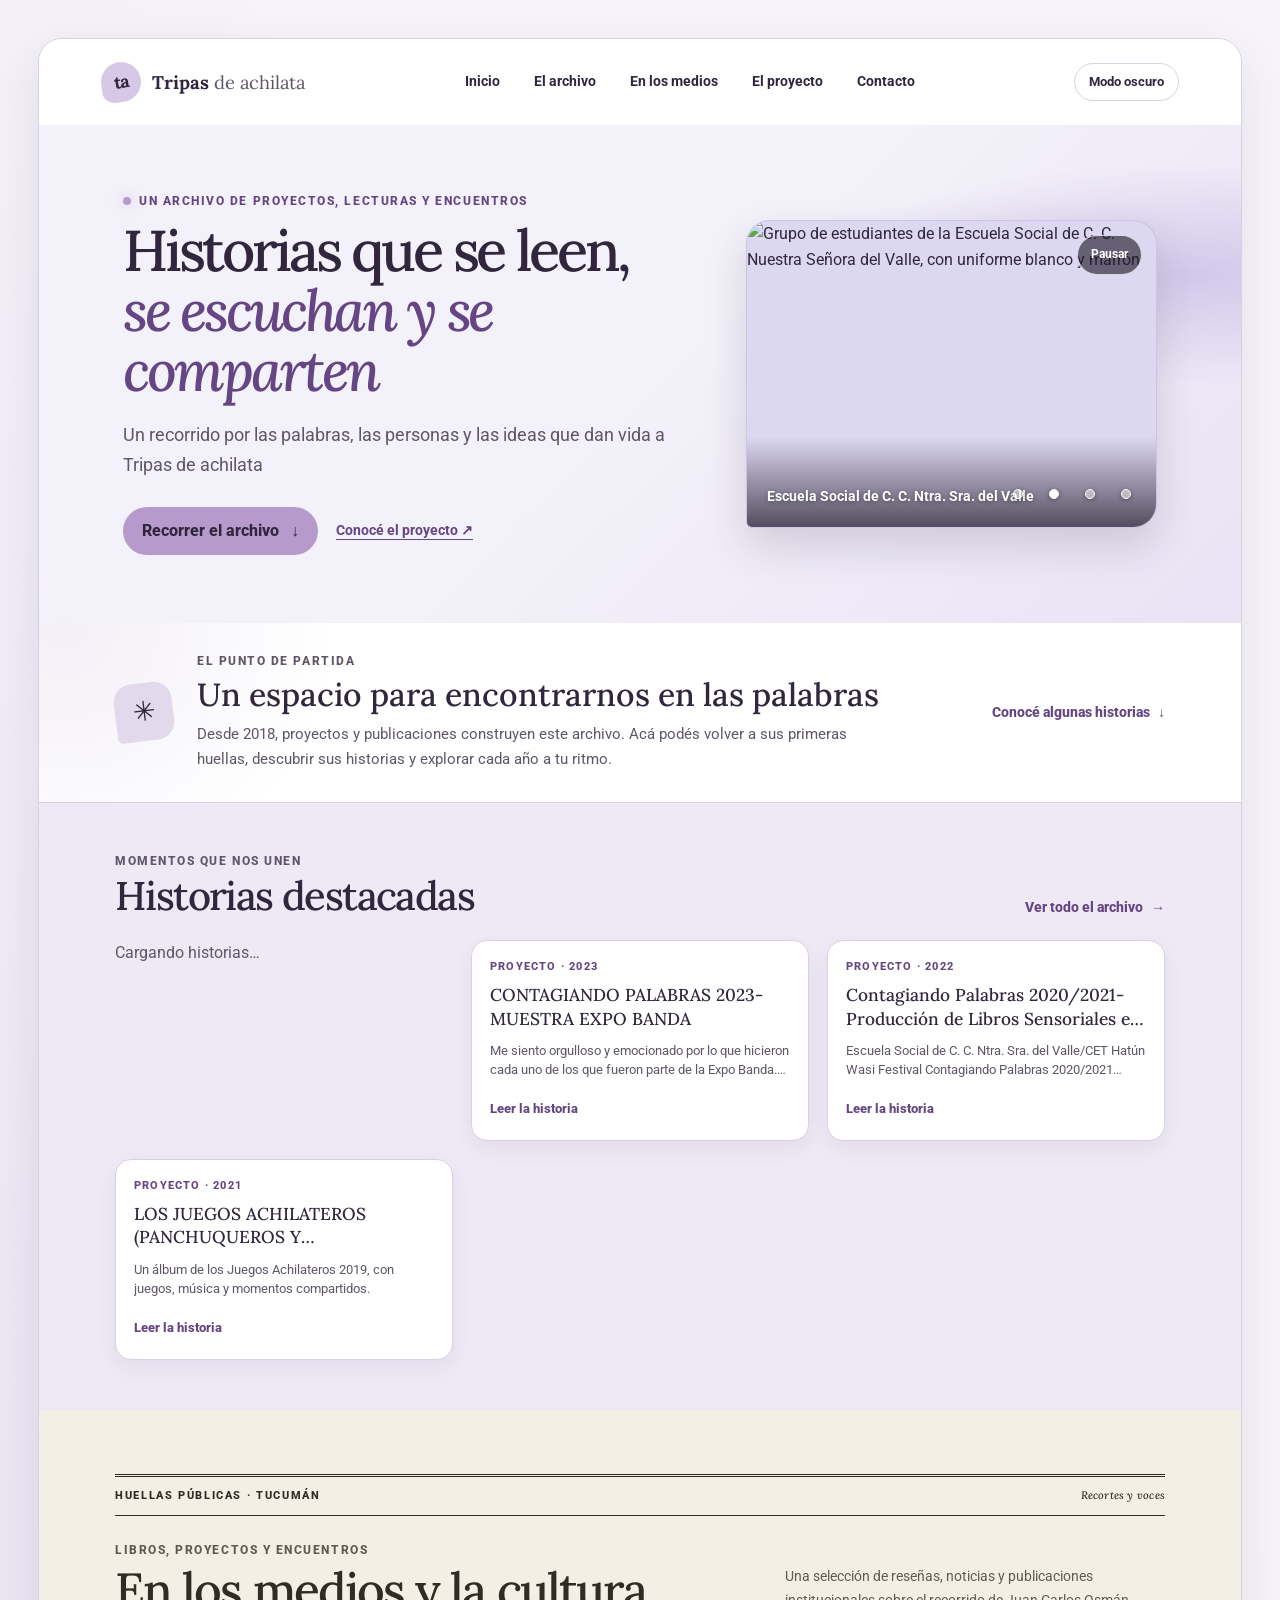
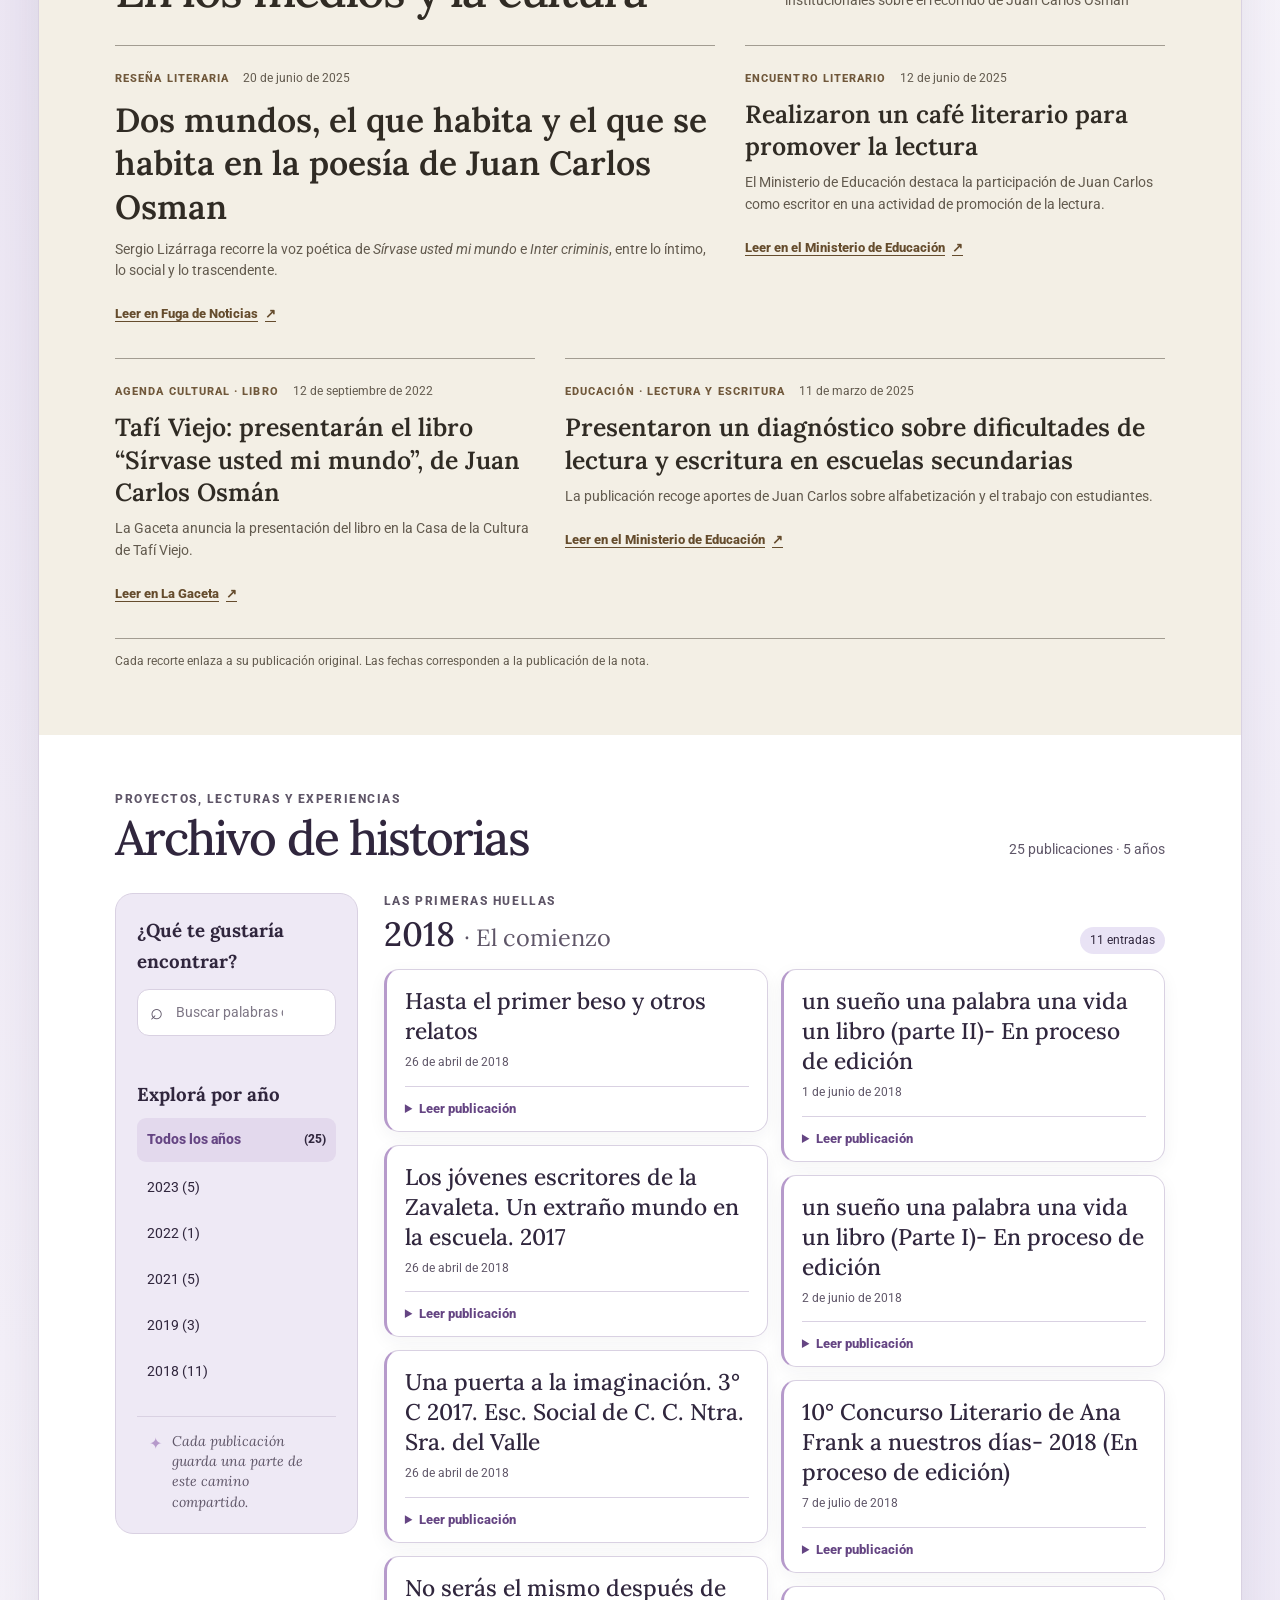
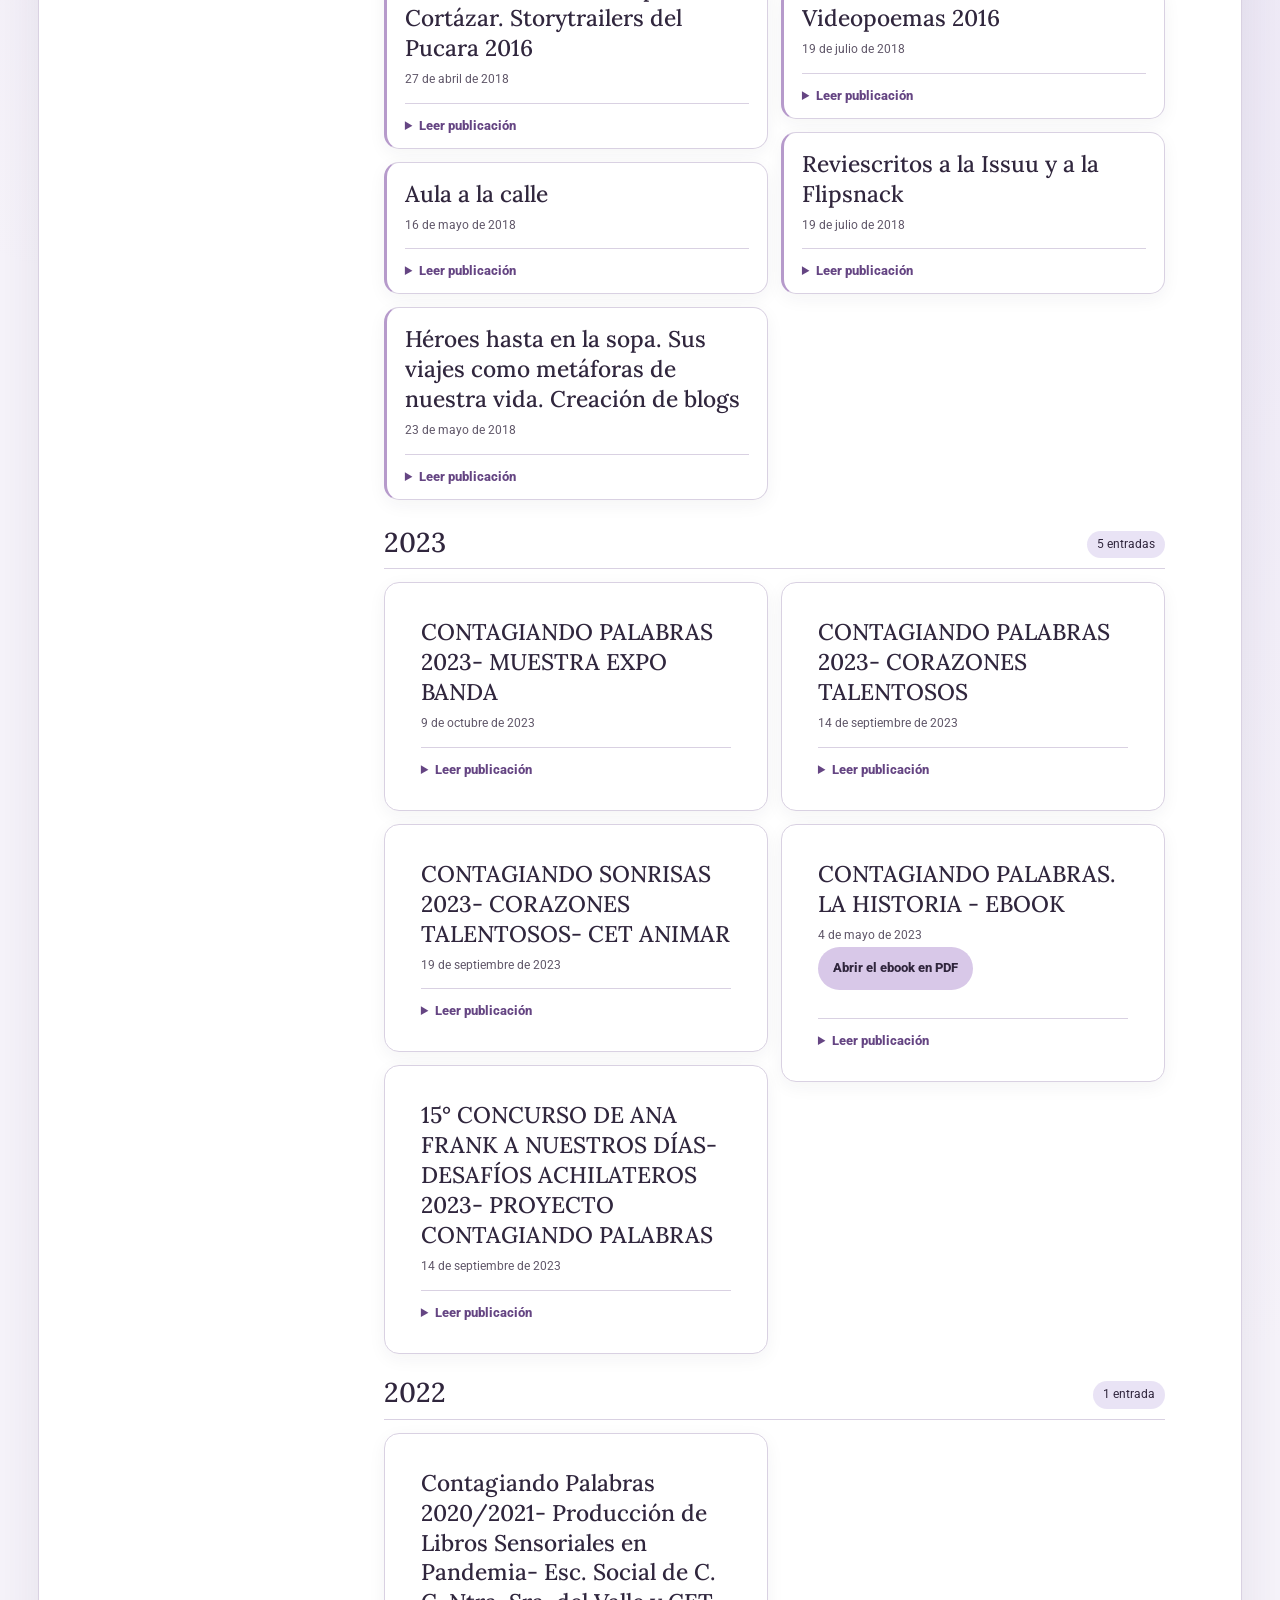
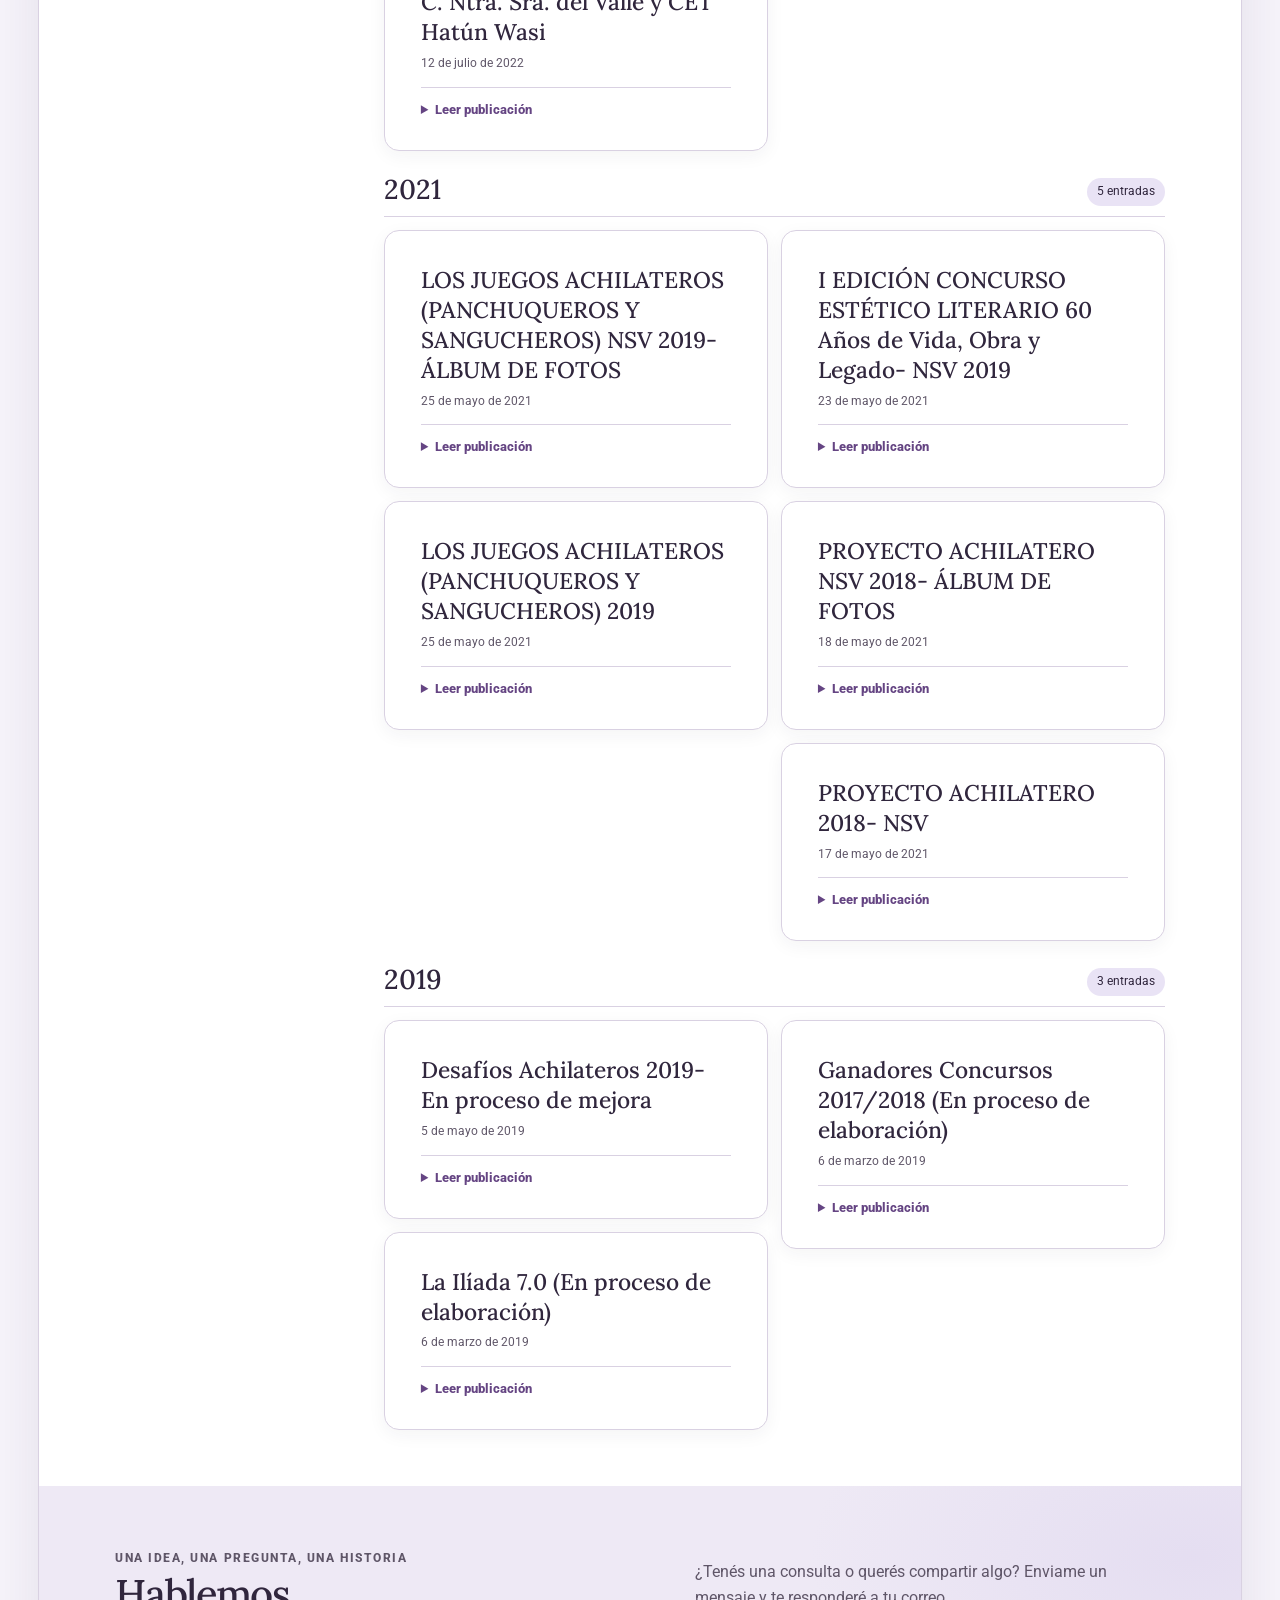
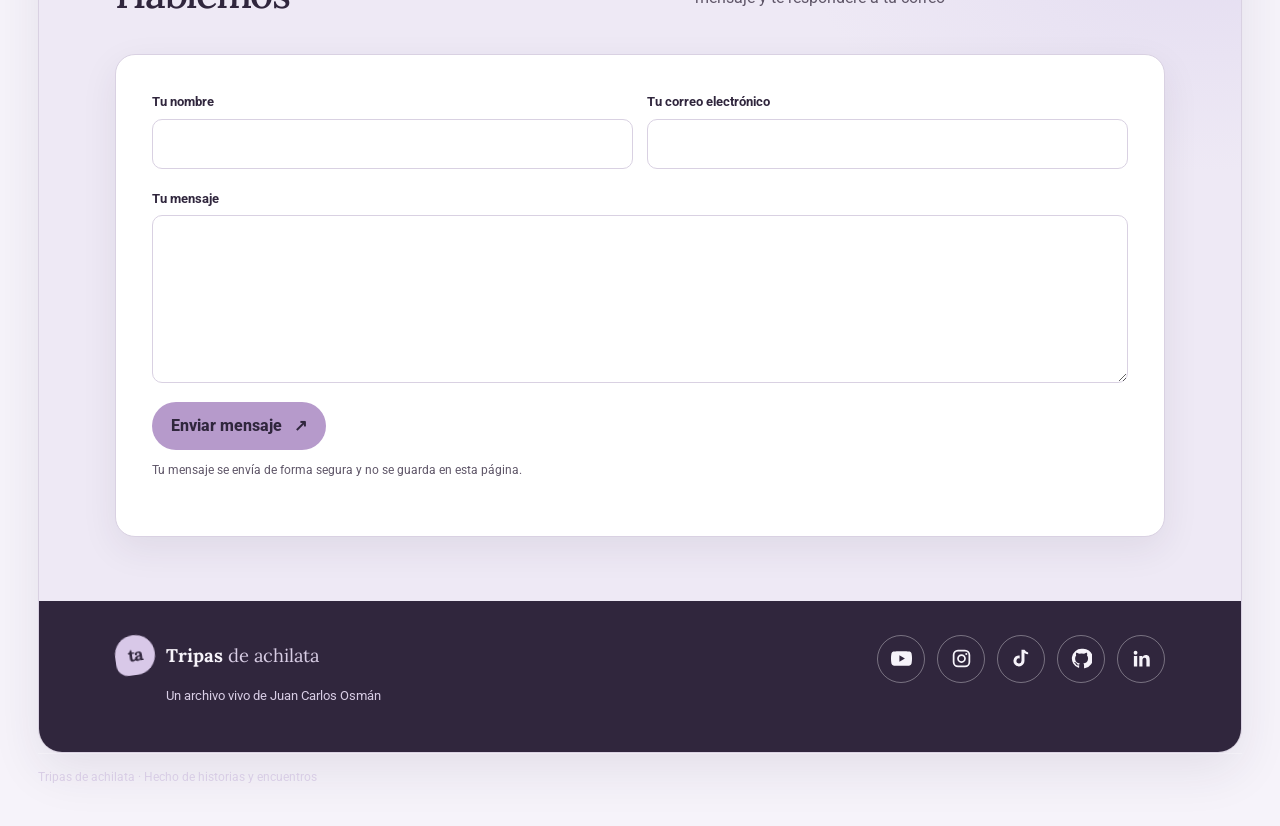
==== index.html @ 2dd2cb5c "Agrega sección de prensa y redes sociales Co-authored-by: Copilot <223556219+Copilot@users.noreply.g" ====
<!doctype html>
<html lang="es">
<head>
  <meta charset="utf-8">
  <meta name="viewport" content="width=device-width, initial-scale=1">
  <meta name="description" content="Tripas de achilata: un archivo vivo de proyectos, lecturas y encuentros de Juan Carlos Osmán.">
  <meta name="theme-color" content="#9B7EBD">
  <meta property="og:title" content="Tripas de achilata">
  <meta property="og:description" content="Historias que se leen, se escuchan y se comparten.">
  <title>Tripas de achilata — historias para recorrer</title>
  <link rel="preconnect" href="https://cdn.jsdelivr.net" crossorigin>
  <link rel="preconnect" href="https://fonts.googleapis.com">
  <link rel="preconnect" href="https://fonts.gstatic.com" crossorigin>
  <link href="https://fonts.googleapis.com/css2?family=Lora:ital,wght@0,400;0,500;0,600;1,400&family=Roboto:wght@400;500;600;700;800&display=swap" rel="stylesheet">
  <link href="https://cdn.jsdelivr.net/npm/bootstrap@5.3.3/dist/css/bootstrap.min.css" rel="stylesheet">
  <link rel="stylesheet" href="assets/css/styles.css">
  <script src="assets/js/app.js" defer></script>
</head>
<body>
  <a class="skip-link" href="#contenido">Saltar al contenido</a>
  <div class="site-shell">
    <header class="site-header">
      <a class="brand" href="./" aria-label="Tripas de achilata, inicio">
        <span class="brand-mark" aria-hidden="true">ta</span>
        <span>Tripas <span class="brand-soft">de achilata</span></span>
      </a>
      <nav class="main-nav" aria-label="Navegación principal">
        <a href="#inicio">Inicio</a>
        <a href="#archivo">El archivo</a>
        <a href="#publicaciones">En los medios</a>
        <a href="#sobre-el-proyecto">El proyecto</a>
        <a href="#contacto">Contacto</a>
      </nav>
      <button id="theme-toggle" class="theme-toggle btn" type="button" aria-label="Activar modo oscuro">Modo oscuro</button>
    </header>

    <main id="contenido" tabindex="-1">
      <section id="inicio" class="hero" aria-labelledby="hero-title">
        <div class="hero-copy">
          <p class="eyebrow"><span class="eyebrow-dot" aria-hidden="true"></span>Un archivo de proyectos, lecturas y encuentros</p>
          <h1 id="hero-title">Historias que se leen,<br><span>se escuchan y se comparten</span></h1>
          <p class="hero-intro">Un recorrido por las palabras, las personas y las ideas que dan vida a Tripas de achilata</p>
          <div class="hero-actions">
            <a class="btn btn-hero" href="#archivo">Recorrer el archivo <span aria-hidden="true">↓</span></a>
            <a class="hero-secondary-link" href="#sobre-el-proyecto">Conocé el proyecto <span aria-hidden="true">↗</span></a>
          </div>
        </div>
        <div class="hero-carousel" data-hero-carousel role="region" aria-roledescription="carrusel" aria-label="Grupos de estudiantes">
          <figure class="hero-slide is-active" data-hero-slide aria-roledescription="diapositiva" aria-label="1 de 4" aria-hidden="false">
            <img
              src="https://blogger.googleusercontent.com/img/b/R29vZ2xl/AVvXsEh2L__DpJTfcMX9jKbZ9-7jPJXRoScY57K_88SIMA8p-cx-yKUixhmdT8ZRAkq6jb2dg8TpOSEAVanOkgrk-i6EJC9Z_5DiHPQ_F081fW-00u9ix0PZVPKVsVZ5-NeGcLYz9j4r3OQOIulMHNteZ-coV-oQtfmKlwPmWbh3um_nZA-np6ah8hQVZ2OlgbQl/s1600/20230901_145825.jpg"
              alt="Grupo de estudiantes de la Escuela Secundaria Zavaleta, con uniforme celeste"
              fetchpriority="high"
              decoding="async">
            <figcaption class="hero-caption">Escuela Secundaria Zavaleta</figcaption>
          </figure>
          <figure class="hero-slide" data-hero-slide aria-roledescription="diapositiva" aria-label="2 de 4" aria-hidden="true">
            <img
              src="https://blogger.googleusercontent.com/img/b/R29vZ2xl/AVvXsEilAQsbE1J8GjUlpg8FCTOlOrlSrq96lLQyiMp2iExcF2t3cS4s4IK_R3rdEJsOLiEl52pB4A-J5sx1qXhm-gD9MT55x23SPbbqgHxqR9QKnnWZvjnP6hgQnhFbO6GtHCrb103mn2wqmf3t/s1600/IMG_20190329_155120.jpg"
              alt="Grupo de estudiantes de la Escuela Social de C. C. Nuestra Señora del Valle, con uniforme blanco y marrón"
              fetchpriority="low"
              decoding="async">
            <figcaption class="hero-caption">Escuela Social de C. C. Ntra. Sra. del Valle</figcaption>
          </figure>
          <figure class="hero-slide hero-slide--portrait" data-hero-slide aria-roledescription="diapositiva" aria-label="3 de 4" aria-hidden="true">
            <img
              src="assets/images/hero-encuentro-escolar.jpg"
              alt="Grupo de jóvenes reunidas en un pasillo escolar"
              loading="lazy"
              fetchpriority="low"
              decoding="async">
            <figcaption class="hero-caption">Un encuentro para compartir</figcaption>
          </figure>
          <figure class="hero-slide" data-hero-slide aria-roledescription="diapositiva" aria-label="4 de 4" aria-hidden="true">
            <img
              src="https://blogger.googleusercontent.com/img/b/R29vZ2xl/AVvXsEhGZ0Osppr3cu9QI4pgrtOySTxPw7QrpHhmG78plcCUvJG6n_IbWlKk3J4MXbZXoSa8GbQeiQw7sbf5tqrEOWsMsMEv-GX7xmoGo7VDCepkOXy7PyS6DliIwN5bXgXEy5xxzTpXUBjezalMSde2zAgUCcaVb7AMiZj3GMsfoIO1O1Ds-uCwEiMM9HdkVw/s800/IMG-20211108-WA0068%20-%20copia.jpg"
              alt="Estudiantes de la Escuela Social de C. C. Nuestra Señora del Valle durante una actividad artística"
              loading="lazy"
              fetchpriority="low"
              decoding="async">
            <figcaption class="hero-caption">Actividad artística · Escuela Social de C. C. Ntra. Sra. del Valle</figcaption>
          </figure>
          <div class="hero-indicators" role="group" aria-label="Elegir foto">
            <button class="hero-indicator is-active" type="button" data-hero-slide-button="0" aria-label="Mostrar grupo de la Escuela Secundaria Zavaleta" aria-pressed="true"></button>
            <button class="hero-indicator" type="button" data-hero-slide-button="1" aria-label="Mostrar grupo de la Escuela Social de C. C. Nuestra Señora del Valle" aria-pressed="false"></button>
            <button class="hero-indicator" type="button" data-hero-slide-button="2" aria-label="Mostrar grupo de jóvenes reunidas en un pasillo escolar" aria-pressed="false"></button>
            <button class="hero-indicator" type="button" data-hero-slide-button="3" aria-label="Mostrar actividad artística de la Escuela Social de C. C. Nuestra Señora del Valle" aria-pressed="false"></button>
          </div>
          <button class="hero-rotation-toggle" type="button" data-carousel-toggle aria-pressed="false">Pausar</button>
        </div>
      </section>

      <section id="sobre-el-proyecto" class="intro-strip" aria-labelledby="origin-title">
        <div class="intro-mark" aria-hidden="true">✳</div>
        <div>
          <p class="eyebrow">El punto de partida</p>
          <h2 id="origin-title">Un espacio para encontrarnos en las palabras</h2>
          <p>Desde 2018, proyectos y publicaciones construyen este archivo. Acá podés volver a sus primeras huellas, descubrir sus historias y explorar cada año a tu ritmo.</p>
        </div>
        <a class="intro-link" href="#destacados">Conocé algunas historias <span aria-hidden="true">↓</span></a>
      </section>

      <section id="destacados" class="featured-section" aria-labelledby="featured-title">
        <div class="section-heading">
          <div>
            <p class="eyebrow">Momentos que nos unen</p>
            <h2 id="featured-title">Historias destacadas</h2>
          </div>
          <a class="section-link" href="#archivo">Ver todo el archivo <span aria-hidden="true">→</span></a>
        </div>
        <div id="featured-posts" class="featured-grid" aria-live="polite"><p class="featured-loading">Cargando historias…</p></div>
      </section>

      <section id="publicaciones" class="press-section" aria-labelledby="press-title">
        <div class="press-masthead">
          <p class="press-kicker">Huellas públicas · Tucumán</p>
          <p class="press-edition">Recortes y voces</p>
        </div>
        <div class="section-heading press-heading">
          <div>
            <p class="eyebrow">Libros, proyectos y encuentros</p>
            <h2 id="press-title">En los medios y la cultura</h2>
          </div>
          <p class="press-intro">Una selección de reseñas, noticias y publicaciones institucionales sobre el recorrido de Juan Carlos Osmán</p>
        </div>
        <div class="press-grid">
          <article class="press-item press-item--lead">
            <div class="press-meta">
              <span class="press-type">Reseña literaria</span>
              <time datetime="2025-06-20">20 de junio de 2025</time>
            </div>
            <h3>Dos mundos, el que habita y el que se habita en la poesía de Juan Carlos Osman</h3>
            <p>Sergio Lizárraga recorre la voz poética de <em>Sírvase usted mi mundo</em> e <em>Inter criminis</em>, entre lo íntimo, lo social y lo trascendente.</p>
            <a class="press-link" href="https://fugadenoticias.com.ar/2025/06/20/dos-mundos-el-que-habita-y-el-que-se-habita-en-la-poesia-de-juan-carlos-osman/" target="_blank" rel="noopener noreferrer">Leer en Fuga de Noticias <span aria-hidden="true">↗</span></a>
          </article>
          <article class="press-item">
            <div class="press-meta">
              <span class="press-type">Encuentro literario</span>
              <time datetime="2025-06-12">12 de junio de 2025</time>
            </div>
            <h3>Realizaron un café literario para promover la lectura</h3>
            <p>El Ministerio de Educación destaca la participación de Juan Carlos como escritor en una actividad de promoción de la lectura.</p>
            <a class="press-link" href="https://www.educaciontuc.gov.ar/2025/06/12/realizaron-un-cafe-literario-para-promover-la-lectura/" target="_blank" rel="noopener noreferrer">Leer en el Ministerio de Educación <span aria-hidden="true">↗</span></a>
          </article>
          <article class="press-item">
            <div class="press-meta">
              <span class="press-type">Agenda cultural · Libro</span>
              <time datetime="2022-09-12">12 de septiembre de 2022</time>
            </div>
            <h3>Tafí Viejo: presentarán el libro “Sírvase usted mi mundo”, de Juan Carlos Osmán</h3>
            <p>La Gaceta anuncia la presentación del libro en la Casa de la Cultura de Tafí Viejo.</p>
            <a class="press-link" href="https://www.lagaceta.com.ar/nota/961036/cultura/tafi-viejo-presentaran-libro-sirvase-usted-mi-mundo-juan-carlos-osman.html" target="_blank" rel="noopener noreferrer">Leer en La Gaceta <span aria-hidden="true">↗</span></a>
          </article>
          <article class="press-item press-item--wide">
            <div class="press-meta">
              <span class="press-type">Educación · Lectura y escritura</span>
              <time datetime="2025-03-11">11 de marzo de 2025</time>
            </div>
            <h3>Presentaron un diagnóstico sobre dificultades de lectura y escritura en escuelas secundarias</h3>
            <p>La publicación recoge aportes de Juan Carlos sobre alfabetización y el trabajo con estudiantes.</p>
            <a class="press-link" href="https://www.educaciontuc.gov.ar/2025/03/11/presentaron-un-diagnostico-sobre-dificultades-de-lectura-y-escritura-en-escuelas-secundarias/" target="_blank" rel="noopener noreferrer">Leer en el Ministerio de Educación <span aria-hidden="true">↗</span></a>
          </article>
        </div>
        <p class="press-note">Cada recorte enlaza a su publicación original. Las fechas corresponden a la publicación de la nota.</p>
      </section>

      <section id="archivo" class="archive-section" aria-labelledby="archive-title">
        <div class="section-heading">
          <div>
            <p class="eyebrow">Proyectos, lecturas y experiencias</p>
            <h2 id="archive-title">Archivo de historias</h2>
          </div>
          <p id="archive-summary" class="archive-summary">Cargando entradas…</p>
        </div>

        <div class="archive-layout row g-4">
          <aside class="archive-sidebar col-lg-3" aria-label="Herramientas para recorrer el archivo">
            <div class="sidebar-card card">
              <div class="sidebar-section">
                <label class="sidebar-title" for="post-search">¿Qué te gustaría encontrar?</label>
                <div class="search-wrap">
                  <span class="search-icon" aria-hidden="true">⌕</span>
                  <input id="post-search" class="search-box form-control" type="search" placeholder="Buscar palabras o títulos..." autocomplete="off">
                  <button id="search-clear" class="search-clear" type="button" aria-label="Borrar búsqueda" hidden>×</button>
                </div>
                <p id="search-status" class="search-status" aria-live="polite"></p>
              </div>
              <nav class="sidebar-section" aria-label="Filtrar publicaciones por año">
                <h3 class="sidebar-title">Explorá por año</h3>
                <button class="archive-filter is-active" type="button" data-year-filter="all" aria-pressed="true">Todos los años <span id="all-count" class="filter-count"></span></button>
                <div id="year-filters" class="year-filters"></div>
              </nav>
              <div class="sidebar-note">
                <span class="note-spark" aria-hidden="true">✦</span>
                <p>Cada publicación guarda una parte de este camino compartido.</p>
              </div>
            </div>
          </aside>

          <div class="archive-content col-lg-9">
            <section id="archivo-2018" class="year-section origin-year" data-year-section="2018" aria-labelledby="year-2018-title">
              <div class="year-heading">
                <div>
                  <p class="eyebrow">Las primeras huellas</p>
                  <h3 id="year-2018-title">2018 <span>· El comienzo</span></h3>
                </div>
                <span class="year-count" data-year-count="2018"></span>
              </div>
              <div class="post-list" data-post-list="2018"></div>
            </section>
            <div id="archive-years" class="archive-years"></div>
            <p id="load-error" class="load-error" role="alert" hidden>No se pudo cargar el archivo. Comprobá la conexión e intentá de nuevo.</p>
          </div>
        </div>
      </section>
      <section id="contacto" class="contact-section" aria-labelledby="contact-title">
        <div class="section-heading">
          <div>
              <p class="eyebrow">Una idea, una pregunta, una historia</p>
              <h2 id="contact-title">Hablemos</h2>
          </div>
          <p class="contact-intro">¿Tenés una consulta o querés compartir algo? Enviame un mensaje y te responderé a tu correo</p>
        </div>
        <div class="contact-layout">
          <form id="contact-form" class="contact-form">
              <div class="contact-form-row">
                <div class="contact-field">
                  <label for="contact-name">Tu nombre</label>
                  <input id="contact-name" name="name" class="form-control" type="text" autocomplete="name" maxlength="120" required>
                </div>
                <div class="contact-field">
                  <label for="contact-email">Tu correo electrónico</label>
                  <input id="contact-email" name="email" class="form-control" type="email" autocomplete="email" maxlength="254" required>
                </div>
              </div>
              <div class="contact-field">
                <label for="contact-message">Tu mensaje</label>
                <textarea id="contact-message" name="message" class="form-control" rows="6" maxlength="5000" required></textarea>
              </div>
              <div class="contact-honeypot" aria-hidden="true">
                <label for="contact-website">Dejá este campo vacío</label>
                <input id="contact-website" name="website" type="text" tabindex="-1" autocomplete="off">
              </div>
              <div class="contact-submit-row">
                <button class="btn btn-hero contact-submit" type="submit" aria-describedby="contact-note"><span data-submit-label>Enviar mensaje</span><span aria-hidden="true">↗</span></button>
                <p id="contact-note" class="contact-note">Tu mensaje se envía de forma segura y no se guarda en esta página.</p>
              </div>
              <p id="contact-status" class="contact-status" role="status" aria-live="polite" tabindex="-1"></p>
          </form>
        </div>
      </section>
    </main>

    <footer id="redes" class="site-footer">
      <div class="footer-top">
        <div>
          <a class="brand footer-brand" href="./"><span class="brand-mark" aria-hidden="true">ta</span><span>Tripas <span class="brand-soft">de achilata</span></span></a>
          <p class="footer-byline">Un archivo vivo de Juan Carlos Osmán</p>
        </div>
        <nav class="footer-socials" aria-label="Redes sociales">
          <a href="https://www.youtube.com/@juancarlososman" target="_blank" rel="noopener noreferrer" aria-label="YouTube" title="YouTube">
            <svg viewBox="0 0 24 24" aria-hidden="true" focusable="false"><path d="M23.5 6.2a3 3 0 0 0-2.1-2.1C19.5 3.6 12 3.6 12 3.6s-7.5 0-9.4.5A3 3 0 0 0 .5 6.2 31 31 0 0 0 0 12a31 31 0 0 0 .5 5.8 3 3 0 0 0 2.1 2.1c1.9.5 9.4.5 9.4.5s7.5 0 9.4-.5a3 3 0 0 0 2.1-2.1A31 31 0 0 0 24 12a31 31 0 0 0-.5-5.8ZM9.6 15.6V8.4l6.3 3.6-6.3 3.6Z"/></svg>
          </a>
          <a href="https://www.instagram.com/juan_carlos4955/" target="_blank" rel="noopener noreferrer" aria-label="Instagram" title="Instagram">
            <svg viewBox="0 0 24 24" aria-hidden="true" focusable="false"><rect x="3" y="3" width="18" height="18" rx="5" fill="none" stroke="currentColor" stroke-width="2"/><circle cx="12" cy="12" r="4" fill="none" stroke="currentColor" stroke-width="2"/><circle cx="17.5" cy="6.8" r="1.2"/></svg>
          </a>
          <a href="https://www.tiktok.com/@ninoamalia1" target="_blank" rel="noopener noreferrer" aria-label="TikTok" title="TikTok">
            <svg viewBox="0 0 24 24" aria-hidden="true" focusable="false"><path d="M19.6 7.1a6.8 6.8 0 0 1-4.2-1.5v9.1a6.3 6.3 0 1 1-5.5-6.2v3.4a2.9 2.9 0 1 0 2.1 2.8V2h3.4a6.8 6.8 0 0 0 4.2 3.2v3.5Z"/></svg>
          </a>
          <a href="https://github.com/JUANCA371" target="_blank" rel="noopener noreferrer" aria-label="GitHub" title="GitHub">
            <svg viewBox="0 0 24 24" aria-hidden="true" focusable="false"><path d="M12 .9a11.1 11.1 0 0 0-3.5 21.6c.6.1.8-.2.8-.6v-2.1c-3.2.7-3.9-1.4-3.9-1.4-.5-1.3-1.3-1.6-1.3-1.6-1-.7.1-.7.1-.7 1.1.1 1.7 1.1 1.7 1.1 1 .1.7 2.5 3.5 1.8.1-.7.4-1.2.7-1.5-2.6-.3-5.4-1.3-5.4-5.8 0-1.3.5-2.4 1.2-3.2-.1-.3-.5-1.5.1-3.1 0 0 1-.3 3.2 1.2a11 11 0 0 1 5.8 0c2.2-1.5 3.2-1.2 3.2-1.2.6 1.6.2 2.8.1 3.1.8.8 1.2 1.9 1.2 3.2 0 4.5-2.8 5.5-5.4 5.8.4.3.8 1 .8 2v3c0 .4.2.7.8.6A11.1 11.1 0 0 0 12 .9Z"/></svg>
          </a>
          <a href="https://www.linkedin.com/in/juan-carlos-osm%C3%A1n-6a6643b8/" target="_blank" rel="noopener noreferrer" aria-label="LinkedIn" title="LinkedIn">
            <svg viewBox="0 0 24 24" aria-hidden="true" focusable="false"><path d="M5.2 3.2a2.2 2.2 0 1 1 0 4.4 2.2 2.2 0 0 1 0-4.4ZM3.3 9h3.8v12H3.3V9Zm6.2 0h3.6v1.6h.1A4 4 0 0 1 16.8 8c3.9 0 4.6 2.5 4.6 5.8V21h-3.8v-6.4c0-1.5 0-3.4-2.1-3.4s-2.4 1.6-2.4 3.3V21H9.5V9Z"/></svg>
          </a>
        </div>
      </div>
      <div class="footer-bottom">
        <span>Tripas de achilata <span aria-hidden="true">·</span> Hecho de historias y encuentros</span>
      </div>
    </footer>
  </div>
</body>
</html>
---- assets/css/styles.css ----
:root {
  color-scheme: light;
  --page-bg: #f6f3fa;
  --surface: #fff;
  --surface-soft: #eee9f5;
  --text: #30263d;
  --muted: #5f5668;
  --ink: #30263d;
  --accent: #b69acb;
  --accent-dark: #654583;
  --highlight: #d8c8e8;
  --soft-accent: #e3d9ed;
  --border: #d9d1e2;
  --footer-bg: #30263d;
  --footer-text: #f6f3fa;
  --footer-muted: #d8cde5;
  --shadow: 0 18px 50px rgb(48 38 61 / 9%);
}

:root[data-theme="dark"] {
  color-scheme: dark;
  --page-bg: #211a2b;
  --surface: #30263d;
  --surface-soft: #3b3049;
  --text: #f6f3fa;
  --muted: #d5cce0;
  --ink: #f6f3fa;
  --accent: #c5a9df;
  --accent-dark: #e0d2ef;
  --highlight: #cdb9e2;
  --soft-accent: #493958;
  --border: #584a68;
  --footer-bg: #191421;
  --footer-text: #f6f3fa;
  --footer-muted: #d5cce0;
  --shadow: 0 18px 50px rgb(0 0 0 / 25%);
}

:root[data-theme="dark"] .hero {
  background:
    radial-gradient(ellipse at 96% 30%, rgb(112 85 143 / 35%), transparent 23rem),
    linear-gradient(135deg, #30263d 0%, #30263d 51%, #403550 100%);
  color: var(--ink);
}

:root[data-theme="dark"] .hero .eyebrow {
  color: var(--highlight);
}

* {
  box-sizing: border-box;
}

html {
  scroll-behavior: smooth;
  scroll-padding-top: 32px;
}

body {
  min-width: 320px;
  margin: 0;
  padding: clamp(12px, 3vw, 38px);
  background:
    radial-gradient(ellipse at 4% 22%, rgb(155 126 189 / 12%), transparent 26rem),
    radial-gradient(ellipse at 96% 42%, rgb(199 186 229 / 18%), transparent 28rem),
    var(--page-bg);
  color: var(--text);
  font-family: "Roboto", Arial, sans-serif;
  line-height: 1.65;
  transition: background-color 220ms ease, color 220ms ease;
}

a {
  color: var(--accent-dark);
}

a:focus-visible,
button:focus-visible,
input:focus-visible,
textarea:focus-visible,
summary:focus-visible {
  outline: 3px solid var(--highlight);
  outline-offset: 4px;
}

.skip-link {
  position: fixed;
  z-index: 10;
  top: 12px;
  left: 12px;
  padding: 10px 16px;
  border-radius: 999px;
  background: var(--footer-bg);
  color: var(--footer-text);
  font-weight: 700;
  text-decoration: none;
  transform: translateY(-160%);
}

.skip-link:focus {
  color: var(--footer-text);
  transform: translateY(0);
}

button,
input {
  font: inherit;
}

.site-shell {
  width: min(1240px, 100%);
  margin: 0 auto;
  overflow: clip;
  border: 1px solid var(--border);
  border-radius: 24px;
  background: var(--surface);
  box-shadow: var(--shadow);
}

.site-header {
  position: relative;
  z-index: 2;
  display: flex;
  min-height: 86px;
  padding: 14px clamp(20px, 5vw, 62px);
  align-items: center;
  justify-content: space-between;
  gap: 22px;
  background: var(--surface);
}

.brand {
  display: inline-flex;
  align-items: center;
  gap: 11px;
  color: var(--ink);
  font-family: "Lora", Georgia, "Times New Roman", serif;
  font-size: 1.15rem;
  font-weight: 700;
  text-decoration: none;
  white-space: nowrap;
}

.brand:hover {
  color: var(--accent-dark);
}

.brand-mark {
  display: grid;
  width: 40px;
  height: 40px;
  place-items: center;
  border-radius: 50% 50% 50% 12px;
  background: var(--highlight);
  color: #30263d;
  font-family: "Lora", Georgia, "Times New Roman", serif;
  font-size: 1.1rem;
  letter-spacing: -0.08em;
  transform: rotate(-8deg);
}

.brand-soft {
  color: var(--muted);
  font-weight: 400;
}

.main-nav {
  display: flex;
  align-items: center;
  gap: clamp(16px, 3vw, 34px);
}

.main-nav a {
  display: inline-flex;
  min-height: 44px;
  align-items: center;
  color: var(--text);
  font-size: 0.9rem;
  font-weight: 700;
  text-decoration: none;
}

.main-nav a:hover,
.hero-secondary-link:hover {
  color: var(--accent-dark);
  text-decoration: underline;
  text-underline-offset: 4px;
}

.theme-toggle.btn {
  padding: 8px 14px;
  border: 1px solid var(--border);
  border-radius: 999px;
  color: var(--text);
  font-size: 0.8rem;
  font-weight: 700;
}

.theme-toggle.btn:hover {
  border-color: var(--accent);
  background: var(--surface-soft);
  color: var(--accent-dark);
}

.hero {
  position: relative;
  display: grid;
  min-height: 390px;
  padding: clamp(42px, 6vw, 68px) clamp(24px, 7vw, 84px);
  grid-template-columns: minmax(0, 1.25fr) minmax(300px, 0.9fr);
  overflow: hidden;
  align-items: center;
  gap: clamp(24px, 4vw, 56px);
  background:
    radial-gradient(ellipse at 96% 30%, rgb(199 186 229 / 70%), transparent 23rem),
    linear-gradient(135deg, #f3f1f9 0%, #f3f1f9 51%, #e9e3f5 100%);
  color: var(--ink);
}

.hero-copy {
  position: relative;
  z-index: 1;
  width: min(760px, 100%);
}

.eyebrow {
  margin: 0 0 10px;
  color: var(--muted);
  font-size: 0.74rem;
  font-weight: 800;
  letter-spacing: 0.13em;
  line-height: 1.5;
  text-transform: uppercase;
}

.hero .eyebrow {
  color: var(--accent-dark);
}

.eyebrow-dot {
  display: inline-block;
  width: 8px;
  height: 8px;
  margin-right: 8px;
  border-radius: 50%;
  background: var(--accent);
  box-shadow: 0 0 14px rgb(155 126 189 / 40%);
}

.hero h1 {
  margin: 0;
  font-family: "Lora", Georgia, "Times New Roman", serif;
  font-size: clamp(2.4rem, 4.5vw, 3.8rem);
  font-weight: 500;
  letter-spacing: -0.055em;
  line-height: 1.04;
}

.hero h1 span {
  color: var(--accent-dark);
  font-style: italic;
}

:root[data-theme="dark"] .hero h1 span {
  color: var(--accent);
}

.hero-intro {
  max-width: 590px;
  margin: 20px 0 0;
  color: var(--muted);
  font-size: clamp(1rem, 1.7vw, 1.13rem);
}

.hero-actions {
  display: flex;
  margin-top: 27px;
  align-items: center;
  flex-wrap: wrap;
  gap: 18px;
}

.btn-hero {
  display: inline-flex;
  min-height: 44px;
  padding: 12px 19px;
  align-items: center;
  gap: 12px;
  border: 0;
  border-radius: 999px;
  background: var(--accent);
  color: #30263d;
  font-weight: 800;
  transition: transform 160ms ease, background-color 160ms ease;
}

.btn-hero:hover {
  background: var(--highlight);
  color: #30263d;
  transform: translateY(-2px);
}

.hero-secondary-link {
  color: var(--accent-dark);
  font-size: 0.9rem;
  font-weight: 700;
  text-underline-offset: 4px;
}

.hero-carousel {
  position: relative;
  min-width: 0;
  aspect-ratio: 4 / 3;
  overflow: hidden;
  border: 1px solid rgb(155 126 189 / 24%);
  border-radius: 24px 24px 24px 6px;
  background: #ddd8f1;
  box-shadow: 0 18px 42px rgb(48 38 61 / 16%);
}

.hero-slide {
  position: absolute;
  inset: 0;
  margin: 0;
  opacity: 0;
  transition: opacity 1.2s ease-in-out;
  pointer-events: none;
}

.hero-slide.is-active {
  z-index: 1;
  opacity: 1;
}

.hero-slide img {
  display: block;
  width: 100%;
  height: 100%;
  object-fit: cover;
  object-position: center;
}

.hero-slide--portrait::before {
  position: absolute;
  inset: -16px;
  background-image: url("../images/hero-encuentro-escolar.jpg");
  background-position: center;
  background-size: cover;
  content: "";
  filter: blur(18px) brightness(0.62);
}

.hero-slide--portrait img {
  position: relative;
  object-fit: contain;
}

.hero-caption {
  position: absolute;
  right: 0;
  bottom: 0;
  left: 0;
  padding: 48px 75px 19px 20px;
  background: linear-gradient(transparent, rgb(30 23 39 / 72%));
  color: #fff;
  font-size: 0.9rem;
  font-weight: 700;
  text-shadow: 0 1px 4px rgb(0 0 0 / 40%);
}

.hero-indicators {
  position: absolute;
  z-index: 2;
  right: 16px;
  bottom: 19px;
  display: flex;
  align-items: center;
  gap: 8px;
}

.hero-indicator {
  display: grid;
  width: 28px;
  height: 28px;
  padding: 0;
  place-items: center;
  border: 0;
  border-radius: 50%;
  background: transparent;
  cursor: pointer;
}

.hero-indicator::before {
  width: 10px;
  height: 10px;
  border: 1px solid #fff;
  border-radius: 50%;
  background: rgb(255 255 255 / 45%);
  box-shadow: 0 1px 4px rgb(0 0 0 / 40%);
  content: "";
}

.hero-indicator.is-active::before {
  background: #fff;
}

.hero-indicator:focus-visible {
  outline: 3px solid var(--accent-dark);
  outline-offset: 3px;
}

.hero-rotation-toggle {
  position: absolute;
  z-index: 2;
  top: 14px;
  right: 14px;
  min-height: 40px;
  padding: 7px 13px;
  border: 1px solid rgb(255 255 255 / 75%);
  border-radius: 999px;
  background: rgb(30 23 39 / 62%);
  color: #fff;
  cursor: pointer;
  font-size: 0.72rem;
  font-weight: 700;
}

.hero-rotation-toggle:hover {
  background: rgb(30 23 39 / 82%);
}

.intro-strip {
  display: grid;
  padding: 30px clamp(24px, 6vw, 76px);
  grid-template-columns: auto minmax(0, 1fr) auto;
  align-items: center;
  gap: 24px;
  border-bottom: 1px solid var(--border);
  background:
    radial-gradient(circle at 2% 0%, rgb(155 126 189 / 12%), transparent 17rem),
    var(--surface);
}

.intro-mark {
  display: grid;
  width: 58px;
  height: 58px;
  place-items: center;
  border-radius: 18px 18px 18px 5px;
  background: var(--soft-accent);
  color: var(--ink);
  font-size: 1.7rem;
  transform: rotate(-7deg);
}

:root[data-theme="dark"] .intro-mark {
  background: var(--highlight);
  color: #30263d;
}

.intro-strip .eyebrow {
  margin-bottom: 4px;
}

.intro-strip h2 {
  margin: 0;
  color: var(--ink);
  font-family: "Lora", Georgia, "Times New Roman", serif;
  font-size: clamp(1.45rem, 2.7vw, 2rem);
  line-height: 1.22;
}

.intro-strip p:not(.eyebrow) {
  max-width: 700px;
  margin: 8px 0 0;
  color: var(--muted);
  font-size: 0.94rem;
}

.intro-link,
.section-link {
  display: inline-flex;
  align-items: center;
  gap: 8px;
  color: var(--accent-dark);
  font-size: 0.86rem;
  font-weight: 800;
  text-decoration: none;
}

.intro-link:hover,
.section-link:hover {
  color: var(--accent-dark);
  text-decoration: underline;
  text-underline-offset: 4px;
}

.featured-section {
  padding: clamp(32px, 4vw, 50px) clamp(22px, 6vw, 76px);
  background: var(--surface-soft);
}

.featured-section .section-heading {
  margin-bottom: 22px;
}

.featured-section .section-heading h2 {
  font-size: clamp(1.8rem, 3.4vw, 2.5rem);
}

.featured-grid {
  display: grid;
  grid-template-columns: repeat(3, minmax(0, 1fr));
  gap: 18px;
}

.featured-loading {
  margin: 0;
  color: var(--muted);
}

.featured-card {
  min-width: 0;
  overflow: hidden;
  border: 1px solid var(--border);
  border-radius: 16px;
  background: var(--surface);
  box-shadow: 0 8px 22px rgb(48 38 61 / 6%);
  transition: transform 180ms ease, box-shadow 180ms ease;
}

.featured-card:hover {
  box-shadow: 0 14px 30px rgb(48 38 61 / 12%);
  transform: translateY(-3px);
}

.featured-image {
  aspect-ratio: 16 / 9;
  overflow: hidden;
  background: var(--border);
}

.featured-image img {
  display: block;
  width: 100%;
  height: 100%;
  object-fit: cover;
  transition: transform 300ms ease;
}

.featured-card:hover .featured-image img {
  transform: scale(1.035);
}

.featured-copy {
  padding: 17px 18px 19px;
}

.featured-label {
  margin: 0 0 8px;
  color: var(--accent-dark);
  font-size: 0.68rem;
  font-weight: 800;
  letter-spacing: 0.11em;
  text-transform: uppercase;
}

.featured-copy h3 {
  display: -webkit-box;
  min-height: 2.7em;
  margin: 0;
  overflow: hidden;
  color: var(--ink);
  font-family: "Lora", Georgia, "Times New Roman", serif;
  font-size: 1.08rem;
  line-height: 1.35;
  -webkit-box-orient: vertical;
  -webkit-line-clamp: 2;
}

.featured-description {
  display: -webkit-box;
  min-height: 3em;
  margin: 10px 0 15px;
  overflow: hidden;
  color: var(--muted);
  font-size: 0.81rem;
  line-height: 1.5;
  -webkit-box-orient: vertical;
  -webkit-line-clamp: 2;
}

.featured-link {
  color: var(--accent-dark);
  font-size: 0.82rem;
  font-weight: 800;
  text-decoration: none;
}

.featured-link:hover {
  color: var(--accent-dark);
  text-decoration: underline;
  text-underline-offset: 3px;
}

.press-section {
  padding: clamp(36px, 5vw, 64px) clamp(22px, 6vw, 76px);
  background: #f3efe5;
  color: #302b24;
}

:root[data-theme="dark"] .press-section {
  background: #2b2630;
  color: #f3eee4;
}

.press-masthead {
  display: flex;
  min-height: 42px;
  margin-bottom: 26px;
  align-items: center;
  justify-content: space-between;
  gap: 16px;
  border-top: 3px double currentColor;
  border-bottom: 1px solid currentColor;
}

.press-kicker,
.press-edition {
  margin: 0;
  font-size: 0.68rem;
  font-weight: 800;
  letter-spacing: 0.15em;
  text-transform: uppercase;
}

.press-edition {
  font-family: "Lora", Georgia, "Times New Roman", serif;
  font-style: italic;
  font-weight: 500;
  letter-spacing: 0.02em;
  text-transform: none;
}

.press-heading {
  margin-bottom: 20px;
}

.press-section .section-heading h2 {
  color: inherit;
}

.press-section .section-heading .eyebrow,
.press-intro,
.press-meta time,
.press-item > p,
.press-note {
  color: #625a4e;
}

:root[data-theme="dark"] .press-section .section-heading .eyebrow,
:root[data-theme="dark"] .press-intro,
:root[data-theme="dark"] .press-meta time,
:root[data-theme="dark"] .press-item > p,
:root[data-theme="dark"] .press-note {
  color: #d5cbb9;
}

.press-intro {
  max-width: 380px;
  margin: 0 0 4px;
  font-size: 0.9rem;
}

.press-grid {
  display: grid;
  grid-template-columns: repeat(12, minmax(0, 1fr));
  gap: 0 30px;
  border-bottom: 1px solid rgb(98 90 78 / 55%);
}

.press-item {
  min-width: 0;
  padding: 22px 0 24px;
  border-top: 1px solid rgb(98 90 78 / 55%);
}

.press-item--lead {
  grid-column: span 7;
}

.press-item:not(.press-item--lead):not(.press-item--wide) {
  grid-column: span 5;
}

.press-item--wide {
  grid-column: span 7;
}

.press-meta {
  display: flex;
  margin-bottom: 10px;
  align-items: baseline;
  flex-wrap: wrap;
  gap: 4px 14px;
}

.press-type {
  color: #70583b;
  font-size: 0.67rem;
  font-weight: 800;
  letter-spacing: 0.1em;
  text-transform: uppercase;
}

:root[data-theme="dark"] .press-type {
  color: #e1cda8;
}

.press-meta time {
  font-size: 0.76rem;
}

.press-item h3 {
  max-width: 700px;
  margin: 0;
  color: inherit;
  font-family: "Lora", Georgia, "Times New Roman", serif;
  font-size: clamp(1.15rem, 2vw, 1.55rem);
  font-weight: 600;
  line-height: 1.3;
}

.press-item--lead h3 {
  font-size: clamp(1.45rem, 2.7vw, 2.1rem);
}

.press-item > p {
  max-width: 650px;
  margin: 10px 0 12px;
  font-size: 0.88rem;
  line-height: 1.55;
}

.press-link {
  display: inline-flex;
  min-height: 40px;
  align-items: center;
  gap: 7px;
  color: #654c2d;
  font-size: 0.82rem;
  font-weight: 800;
  text-underline-offset: 3px;
}

:root[data-theme="dark"] .press-link {
  color: #e1cda8;
}

.press-link:hover {
  color: inherit;
}

.press-note {
  margin: 12px 0 0;
  font-size: 0.76rem;
}

.archive-section {
  padding: clamp(34px, 4.5vw, 56px) clamp(22px, 6vw, 76px);
  background: var(--surface);
}

.section-heading {
  display: flex;
  margin-bottom: 28px;
  align-items: end;
  justify-content: space-between;
  gap: 18px;
}

.section-heading .eyebrow {
  margin-bottom: 4px;
}

.section-heading h2 {
  margin: 0;
  color: var(--ink);
  font-family: "Lora", Georgia, "Times New Roman", serif;
  font-size: clamp(2.1rem, 4vw, 3rem);
  letter-spacing: -0.04em;
  line-height: 1.1;
}

.archive-summary {
  margin: 0 0 5px;
  color: var(--muted);
  font-size: 0.86rem;
}

.archive-layout {
  --bs-gutter-x: 1.6rem;
}

.sidebar-card.card {
  position: sticky;
  top: 20px;
  padding: 21px;
  border: 1px solid var(--border);
  border-radius: 18px;
  background: var(--surface-soft);
  color: var(--text);
}

.sidebar-section + .sidebar-section {
  margin-top: 24px;
}

.sidebar-title {
  display: block;
  margin: 0 0 12px;
  color: var(--ink);
  font-family: "Lora", Georgia, "Times New Roman", serif;
  font-size: 1.17rem;
  font-weight: 700;
}

.search-wrap {
  position: relative;
}

.search-icon {
  position: absolute;
  top: 50%;
  left: 13px;
  z-index: 1;
  color: var(--muted);
  font-size: 1.4rem;
  line-height: 1;
  transform: translateY(-53%);
}

.search-box.form-control {
  min-height: 47px;
  padding: 10px 38px 10px 38px;
  border-color: var(--border);
  border-radius: 12px;
  background: var(--surface);
  color: var(--text);
  font-size: 0.86rem;
}

.search-box.form-control::placeholder {
  color: var(--muted);
  opacity: 0.8;
}

.search-box.form-control:focus {
  border-color: var(--accent);
  box-shadow: 0 0 0 0.2rem rgb(155 126 189 / 18%);
}

.search-clear {
  position: absolute;
  top: 50%;
  right: 8px;
  width: 30px;
  height: 30px;
  padding: 0;
  border: 0;
  border-radius: 50%;
  background: transparent;
  color: var(--muted);
  font-size: 1.3rem;
  line-height: 1;
  transform: translateY(-50%);
}

.search-clear:hover {
  background: var(--surface-soft);
  color: var(--accent-dark);
}

.search-status {
  min-height: 1.3em;
  margin: 7px 0 0;
  color: var(--muted);
  font-size: 0.78rem;
}

.archive-filter {
  display: flex;
  width: 100%;
  min-height: 44px;
  padding: 7px 10px;
  align-items: center;
  justify-content: space-between;
  border: 0;
  border-radius: 9px;
  background: transparent;
  color: var(--text);
  cursor: pointer;
  font-size: 0.86rem;
  text-align: left;
  transition: background-color 140ms ease, color 140ms ease;
}

.archive-filter:hover,
.archive-filter.is-active {
  background: var(--soft-accent);
  color: var(--accent-dark);
}

.archive-filter.is-active {
  font-weight: 800;
}

.archive-filter.is-active .filter-count {
  color: var(--ink);
}

:root[data-theme="dark"] .archive-filter:hover,
:root[data-theme="dark"] .archive-filter.is-active {
  background: #c7bae5;
  color: #241c2f;
}

:root[data-theme="dark"] .archive-filter.is-active .filter-count {
  color: #403550;
}

.filter-count {
  color: var(--muted);
  font-size: 0.78rem;
}

.year-filters {
  display: grid;
  gap: 2px;
  margin-top: 4px;
}

.sidebar-note {
  display: flex;
  margin-top: 22px;
  padding: 14px 12px 0;
  align-items: flex-start;
  gap: 10px;
  border-top: 1px solid var(--border);
}

.sidebar-note p {
  margin: 0;
  color: var(--muted);
  font-family: "Lora", Georgia, "Times New Roman", serif;
  font-size: 0.88rem;
  font-style: italic;
  line-height: 1.45;
}

.sidebar-note:hover {
  border-color: var(--accent);
}

.note-spark {
  color: var(--accent);
}

.year-section {
  scroll-margin-top: 24px;
}

.year-heading {
  display: flex;
  margin-bottom: 15px;
  align-items: end;
  justify-content: space-between;
  gap: 14px;
}

.year-heading .eyebrow {
  margin-bottom: 3px;
}

.year-heading h3,
.archive-area .year-heading h2 {
  margin: 0;
  color: var(--ink);
  font-family: "Lora", Georgia, "Times New Roman", serif;
  font-size: clamp(1.65rem, 3vw, 2.1rem);
  line-height: 1.2;
}

.year-heading h3 span {
  color: var(--muted);
  font-size: 0.7em;
  font-weight: 400;
}

.year-count {
  flex: 0 0 auto;
  padding: 4px 10px;
  border-radius: 999px;
  background: rgb(199 186 229 / 40%);
  color: var(--text);
  font-size: 0.74rem;
}

.post-list {
  column-count: 2;
  column-gap: 13px;
}

.post-card {
  display: block;
  width: 100%;
  margin: 0 0 13px;
  min-width: 0;
  padding: 0;
  overflow: hidden;
  overflow-wrap: anywhere;
  border: 1px solid var(--border);
  border-radius: 15px;
  break-inside: avoid;
  background: var(--surface);
  box-shadow: 0 5px 18px rgb(48 38 61 / 5%);
  transition: border-color 180ms ease, box-shadow 180ms ease, transform 180ms ease, background-color 180ms ease;
}

.post-card[tabindex="0"] {
  cursor: pointer;
}

.post-card[tabindex="0"]:focus-visible {
  outline: 3px solid var(--accent-dark);
  outline-offset: 3px;
}

.post-card.is-expanded {
  column-span: all;
}

.post-card:hover {
  border-color: var(--accent);
  background: var(--surface-soft);
  box-shadow: 0 10px 25px rgb(48 38 61 / 12%);
  transform: translateY(-2px);
}

.post-image {
  position: relative;
  width: 100%;
  aspect-ratio: 16 / 9;
  overflow: hidden;
  background: var(--surface);
}

.post-image img {
  display: block;
  width: 100%;
  height: 100%;
  object-fit: cover;
  object-position: center;
}

.origin-year .post-card {
  border-left: 3px solid var(--accent);
}

.post-title {
  margin: 0;
  padding: 16px 18px 0;
  font-family: "Lora", Georgia, "Times New Roman", serif;
  font-size: clamp(1.14rem, 2.4vw, 1.42rem);
  line-height: 1.32;
}

.post-title a {
  color: var(--ink);
  text-decoration: none;
}

.post-title a:hover,
.ebook-link:hover {
  color: var(--accent-dark);
  text-decoration: underline;
  text-underline-offset: 3px;
}

.post-date {
  margin: 6px 18px 0;
  color: var(--muted);
  font-size: 0.78rem;
}

.post-reading {
  margin: 13px 18px 0;
  border-top: 1px solid var(--border);
}

.post-reading summary {
  width: 100%;
  min-height: 44px;
  padding: 10px 0;
  align-content: center;
  color: var(--accent-dark);
  cursor: pointer;
  font-size: 0.83rem;
  font-weight: 800;
  list-style-position: inside;
}

.post-content {
  padding-top: 10px;
  font-size: 0.91rem;
}

.post-content-heading {
  margin: 0 0 1rem;
  font-size: 1rem;
  font-weight: 700;
}

.post-content > :first-child {
  margin-top: 0;
}

.post-content p {
  margin: 0 0 16px;
}

.post-content img,
.post-content video {
  display: block;
  max-width: 100%;
  height: auto;
  margin: 16px auto;
  border-radius: 10px;
}

.post-gallery {
  display: grid;
  margin: 18px 0;
  grid-template-columns: repeat(auto-fit, minmax(220px, 1fr));
  align-items: stretch;
  gap: 12px;
}

.post-gallery > * {
  display: flex;
  min-width: 0;
  min-height: 250px;
  margin: 0;
  align-items: center;
  justify-content: center;
  overflow: hidden;
  border: 1px solid var(--border);
  border-radius: 10px;
  background: var(--surface-soft);
  box-shadow: 0 4px 14px rgb(48 38 61 / 7%);
  transition: border-color 180ms ease, box-shadow 180ms ease;
}

.post-gallery > *:hover,
.post-gallery > *:focus-within {
  border-color: var(--soft-accent);
  box-shadow: 0 8px 20px rgb(48 38 61 / 12%);
}

.post-gallery img,
.post-gallery video {
  width: 100%;
  height: 250px;
  margin: 0;
  object-fit: contain;
}

.post-gallery img {
  transition: transform 180ms ease;
}

.post-gallery a:hover img,
.post-gallery a:focus-visible img {
  transform: scale(1.025);
}

.post-content iframe {
  display: block;
  width: min(100%, 640px);
  min-height: 360px;
  margin: 18px auto;
  border: 0;
  border-radius: 12px;
}

.post-content table {
  display: block;
  max-width: 100%;
  overflow-x: auto;
  border-collapse: collapse;
}

.post-content td,
.post-content th {
  padding: 6px 10px;
  border: 1px solid var(--border);
}

.post-content blockquote {
  margin: 18px 0;
  padding: 4px 18px;
  border-left: 3px solid var(--soft-accent);
  color: var(--muted);
}

.post-content figure {
  margin: 18px 0;
}

.post-content figcaption {
  color: var(--muted);
  font-size: 0.82rem;
  text-align: center;
}

.ebook-link {
  display: inline-flex;
  margin: 2px 18px 15px;
  padding: 10px 15px;
  align-items: center;
  gap: 8px;
  border-radius: 999px;
  background: var(--highlight);
  color: #30263d;
  font-size: 0.84rem;
  font-weight: 800;
  text-decoration: none;
}

.ebook-link:hover {
  background: var(--soft-accent);
  color: #30263d;
  text-decoration: none;
}

.archive-note {
  margin: 10px 18px 18px;
  color: var(--muted);
  font-size: 0.88rem;
  font-style: italic;
}

.archive-years {
  display: grid;
  gap: 22px;
  margin-top: 26px;
}

.archive-years .year-heading {
  margin: 0 0 13px;
  padding-bottom: 10px;
  border-bottom: 1px solid var(--border);
}

.archive-years .year-heading h3 {
  font-size: 1.7rem;
}

.archive-years .post-card {
  padding: 18px;
}

.load-error {
  margin-top: 20px;
  padding: 14px;
  border-left: 3px solid #c34b38;
  border-radius: 6px;
  background: rgb(155 126 189 / 14%);
  color: var(--text);
}

.site-footer {
  padding: 34px clamp(22px, 6vw, 76px) 18px;
  background: var(--footer-bg);
  color: var(--footer-text);
}

.footer-top {
  display: flex;
  padding-bottom: 28px;
  align-items: flex-start;
  justify-content: space-between;
  gap: 28px;
}

.footer-brand {
  color: var(--footer-text);
}

.footer-brand .brand-soft {
  color: var(--footer-muted);
}

.footer-byline {
  margin: 10px 0 0 51px;
  color: var(--footer-muted);
  font-size: 0.82rem;
}

.footer-socials {
  display: flex;
  align-items: center;
  gap: 12px;
}

.footer-socials a {
  display: grid;
  width: 48px;
  height: 48px;
  place-items: center;
  border: 1px solid rgb(255 255 255 / 35%);
  border-radius: 50%;
  color: var(--footer-text);
  text-decoration: none;
  transition: color 160ms ease, background-color 160ms ease, transform 160ms ease;
}

.footer-socials a:hover {
  border-color: var(--highlight);
  background: rgb(255 255 255 / 12%);
  color: #fff;
  transform: translateY(-2px);
}

.footer-socials svg {
  display: block;
  width: 21px;
  height: 21px;
  fill: currentColor;
}

.footer-bottom {
  display: flex;
  padding-top: 14px;
  justify-content: space-between;
  gap: 14px;
  border-top: 1px solid rgb(255 255 255 / 25%);
  color: var(--footer-muted);
  font-size: 0.75rem;
}

.contact-section {
  position: relative;
  padding: clamp(38px, 5vw, 64px) clamp(22px, 6vw, 76px);
  background:
    radial-gradient(ellipse at 96% 10%, rgb(199 186 229 / 24%), transparent 24rem),
    var(--surface-soft);
}

:root[data-theme="dark"] .contact-section {
  background:
    radial-gradient(ellipse at 96% 10%, rgb(112 85 143 / 22%), transparent 24rem),
    var(--surface-soft);
}

.contact-section .section-heading {
  margin-bottom: clamp(24px, 4vw, 38px);
}

.contact-section .section-heading h2 {
  font-size: clamp(1.8rem, 3.4vw, 2.5rem);
}

.contact-intro {
  max-width: 470px;
  margin: 0 0 5px;
  color: var(--muted);
  font-size: 0.98rem;
}

.contact-layout {
  display: grid;
  grid-template-columns: minmax(0, 1fr);
}

.contact-form {
  display: grid;
  padding: clamp(20px, 3.5vw, 36px);
  align-content: start;
  gap: 19px;
  border: 1px solid var(--border);
  border-radius: 20px;
  background: var(--surface);
  box-shadow: 0 12px 36px rgb(48 38 61 / 8%);
}

.contact-form-row {
  display: grid;
  grid-template-columns: repeat(2, minmax(0, 1fr));
  gap: 14px;
}

.contact-field {
  display: grid;
  gap: 6px;
}

.contact-field label {
  color: var(--text);
  font-size: 0.82rem;
  font-weight: 700;
}

.contact-field .form-control {
  min-height: 50px;
  padding: 11px 13px;
  border-color: var(--border);
  border-radius: 10px;
  background: var(--surface);
  color: var(--text);
}

.contact-field textarea {
  min-height: 150px;
  resize: vertical;
}

.contact-field .form-control::placeholder {
  color: var(--muted);
  opacity: 0.8;
}

.contact-field .form-control:focus {
  border-color: var(--accent);
  box-shadow: 0 0 0 0.2rem rgb(155 126 189 / 18%);
}

.contact-submit-row {
  display: grid;
  justify-items: start;
  gap: 10px;
}

.contact-submit {
  cursor: pointer;
}

.contact-submit:disabled {
  cursor: wait;
  opacity: 0.75;
  transform: none;
}

.contact-note {
  margin: 0;
  color: var(--muted);
  font-size: 0.78rem;
}

.contact-honeypot {
  position: absolute;
  width: 1px;
  height: 1px;
  overflow: hidden;
  clip: rect(0, 0, 0, 0);
  white-space: nowrap;
}

.contact-status {
  min-height: 0;
  margin: 0;
  font-size: 0.88rem;
  font-weight: 700;
}

.contact-status:not(:empty) {
  padding: 11px 13px;
  border: 1px solid var(--border);
  border-radius: 10px;
}

.contact-status.is-success {
  border-color: #73a884;
  background: #e8f4eb;
  color: #205b34;
}

:root[data-theme="dark"] .contact-status.is-success {
  border-color: #55956a;
  background: #253a2b;
  color: #c5f0d0;
}

.contact-status.is-error {
  border-color: #bd6b65;
  background: #f9e9e7;
  color: #7c2823;
}

:root[data-theme="dark"] .contact-status.is-error {
  border-color: #bb716b;
  background: #462b2a;
  color: #ffd2ce;
}

.visually-hidden {
  position: absolute;
  width: 1px;
  height: 1px;
  padding: 0;
  margin: -1px;
  overflow: hidden;
  clip: rect(0, 0, 0, 0);
  white-space: nowrap;
  border: 0;
}

[hidden] {
  display: none !important;
}

@media (max-width: 820px) {
  .site-header {
    flex-wrap: wrap;
  }

  .main-nav {
    order: 3;
    width: 100%;
    justify-content: center;
  }

  .hero {
    grid-template-columns: minmax(0, 1.1fr) minmax(250px, 0.9fr);
  }

  .featured-grid {
    grid-template-columns: repeat(2, minmax(0, 1fr));
  }

  .press-grid {
    grid-template-columns: repeat(2, minmax(0, 1fr));
    gap: 0 22px;
  }

  .press-item--lead,
  .press-item:not(.press-item--lead):not(.press-item--wide),
  .press-item--wide {
    grid-column: span 1;
  }

  .press-item--lead h3 {
    font-size: 1.45rem;
  }

  .archive-sidebar {
    order: 0;
  }

  .archive-content {
    order: 1;
  }

  .sidebar-card.card {
    position: static;
  }

  .footer-top {
    flex-direction: column;
  }

  .footer-socials {
    width: auto;
  }

  .contact-section .section-heading {
    align-items: flex-start;
    flex-direction: column;
    gap: 4px;
  }

}

@media (max-width: 560px) {
  body {
    padding: 0;
  }

  .site-shell {
    border: 0;
    border-radius: 0;
  }

  .site-header {
    min-height: 72px;
    padding: 12px 18px;
    gap: 12px;
  }

  .brand {
    font-size: 0.98rem;
  }

  .brand-mark {
    width: 34px;
    height: 34px;
  }

  .main-nav {
    justify-content: space-between;
    gap: 8px;
  }

  .main-nav a {
    min-height: 44px;
    font-size: 0.7rem;
  }

  .theme-toggle.btn {
    padding: 6px 10px;
    font-size: 0.72rem;
  }

  .hero {
    min-height: 0;
    padding: 42px 23px;
    grid-template-columns: minmax(0, 1fr);
    gap: 28px;
  }

  .hero h1 {
    font-size: clamp(2.55rem, 12vw, 3.6rem);
  }

  .hero-carousel {
    width: 100%;
    aspect-ratio: 16 / 10;
    border-radius: 16px 16px 16px 5px;
  }

  .intro-strip {
    padding: 30px 23px;
    grid-template-columns: auto minmax(0, 1fr);
    gap: 16px;
  }

  .intro-mark {
    width: 43px;
    height: 43px;
    font-size: 1.3rem;
  }

  .intro-link {
    grid-column: 2;
    margin-top: 1px;
  }

  .archive-section {
    padding: 39px 20px;
  }

  .featured-section {
    padding: 36px 20px;
  }

  .press-section {
    padding: 38px 20px;
  }

  .press-masthead {
    align-items: flex-start;
    flex-direction: column;
    justify-content: center;
    gap: 3px;
    padding: 8px 0;
  }

  .press-grid {
    grid-template-columns: minmax(0, 1fr);
  }

  .press-item--lead,
  .press-item:not(.press-item--lead):not(.press-item--wide),
  .press-item--wide {
    grid-column: 1;
  }

  .section-heading {
    align-items: flex-start;
    flex-direction: column;
    gap: 4px;
  }

  .featured-grid {
    grid-template-columns: minmax(0, 1fr);
  }

  .post-list {
    column-count: 1;
  }

  .post-gallery {
    grid-template-columns: minmax(0, 1fr);
  }

  .sidebar-card.card {
    padding: 17px;
  }

  .post-card,
  .archive-years .post-card {
    padding: 0;
  }

  .post-content iframe {
    min-height: 230px;
  }

  .year-heading {
    align-items: flex-start;
  }

  .footer-bottom {
    flex-direction: column;
  }

  .contact-section {
    padding: 39px 20px;
  }

  .contact-form-row {
    grid-template-columns: minmax(0, 1fr);
  }
}

@media (prefers-reduced-motion: reduce) {
  *,
  *::before,
  *::after {
    scroll-behavior: auto !important;
    transition-duration: 0.01ms !important;
    animation-duration: 0.01ms !important;
    animation-iteration-count: 1 !important;
  }
}
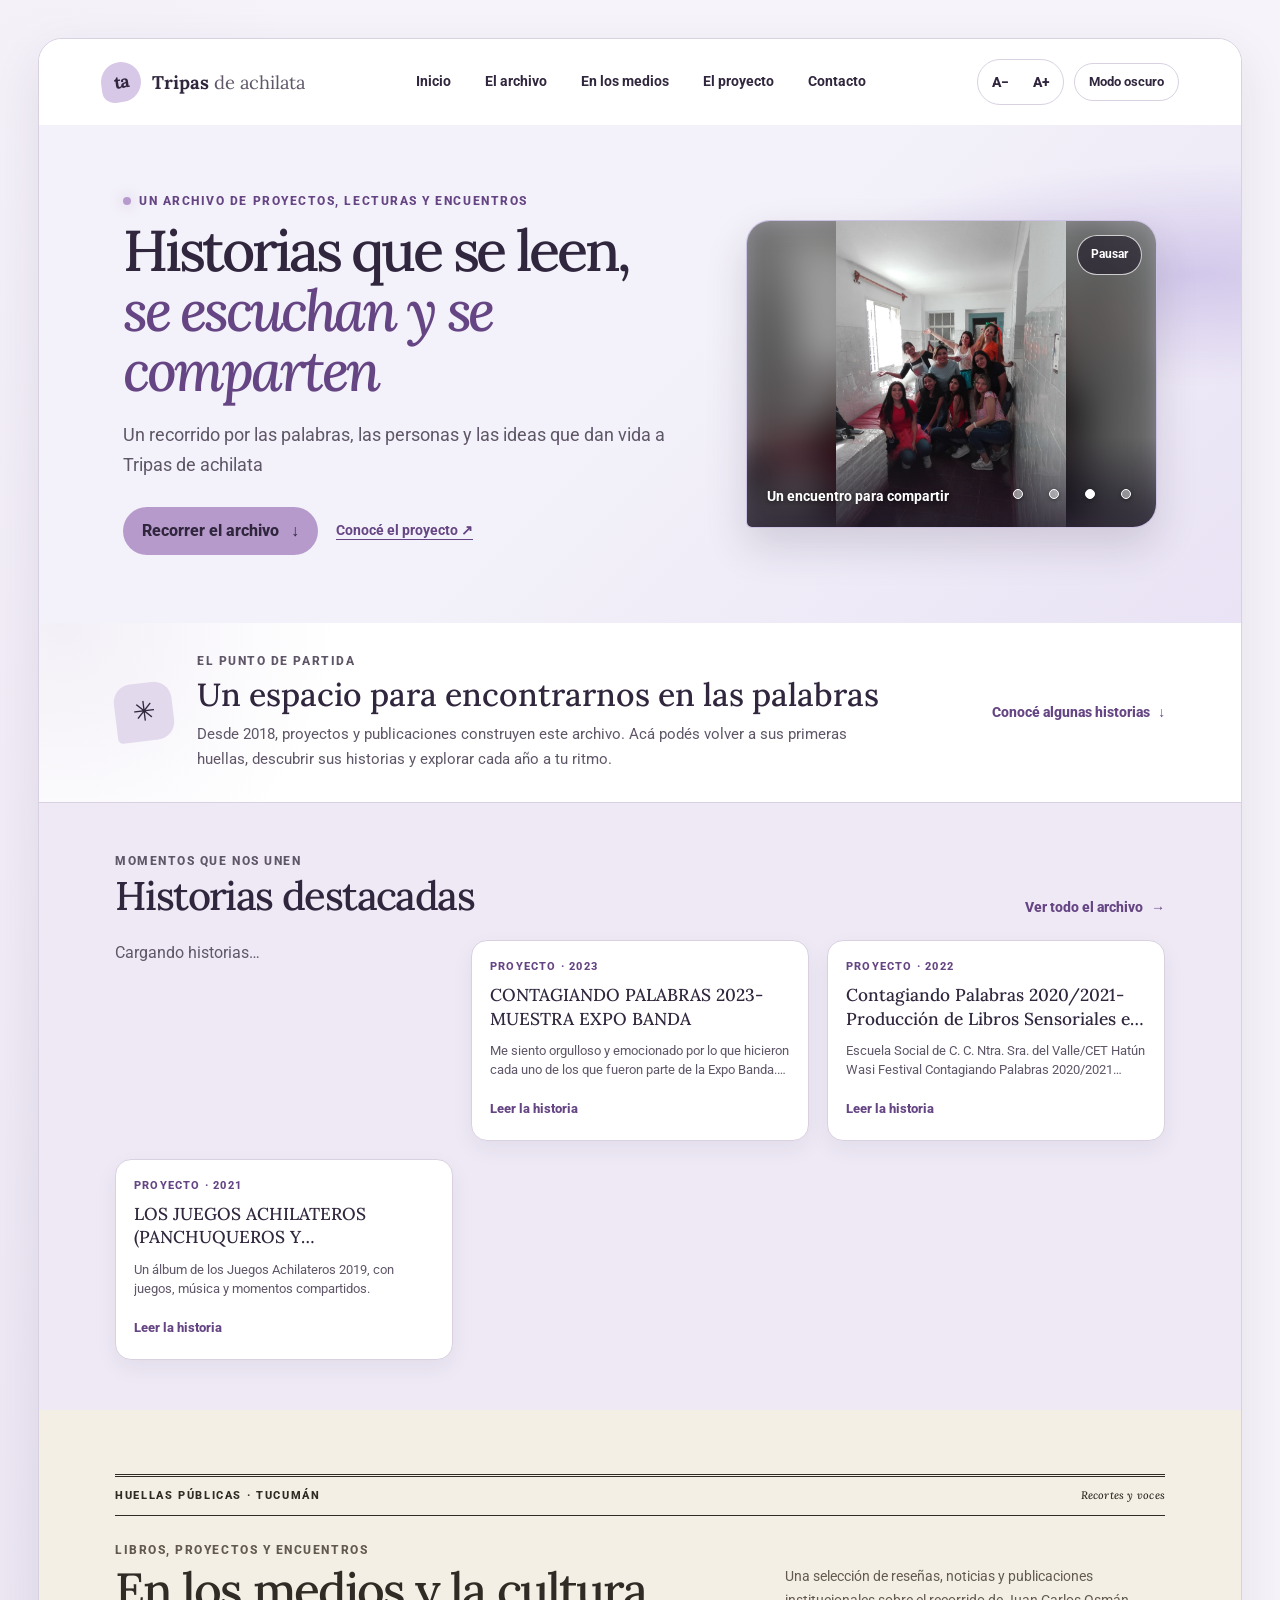
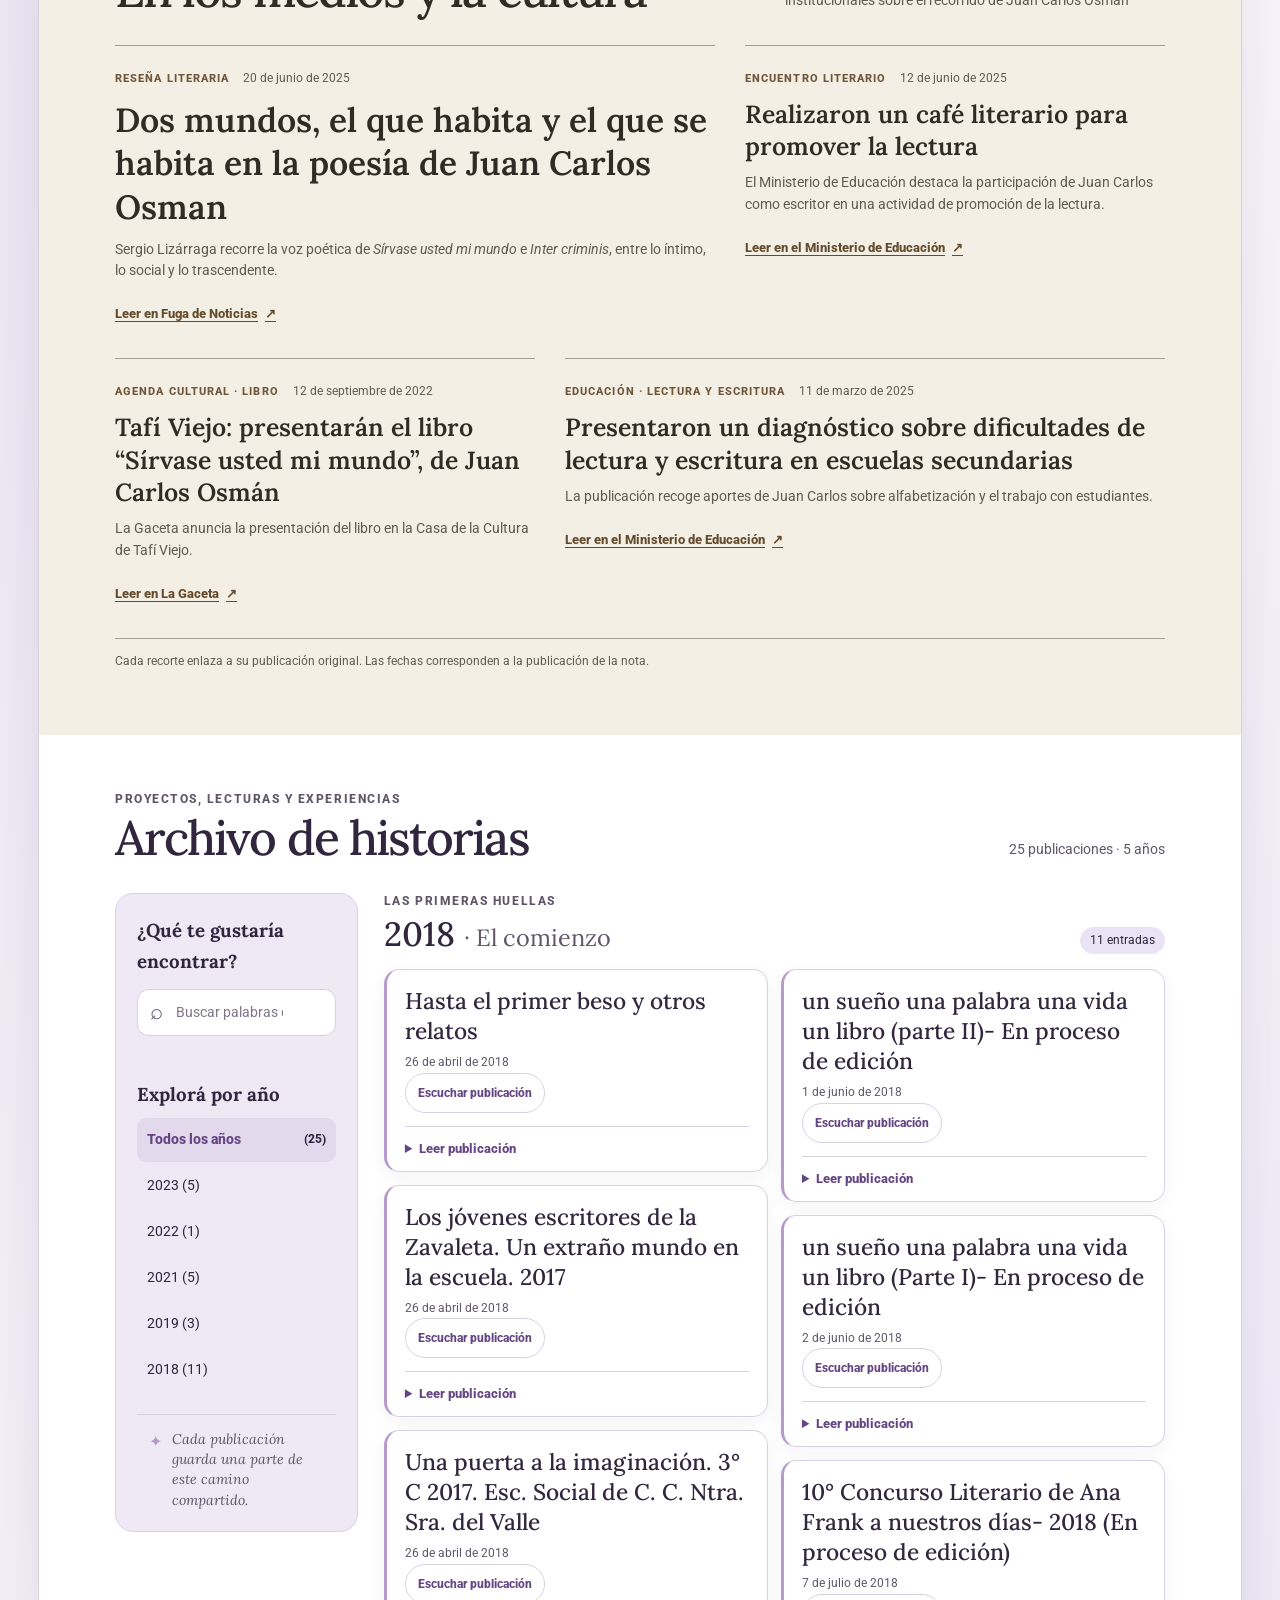
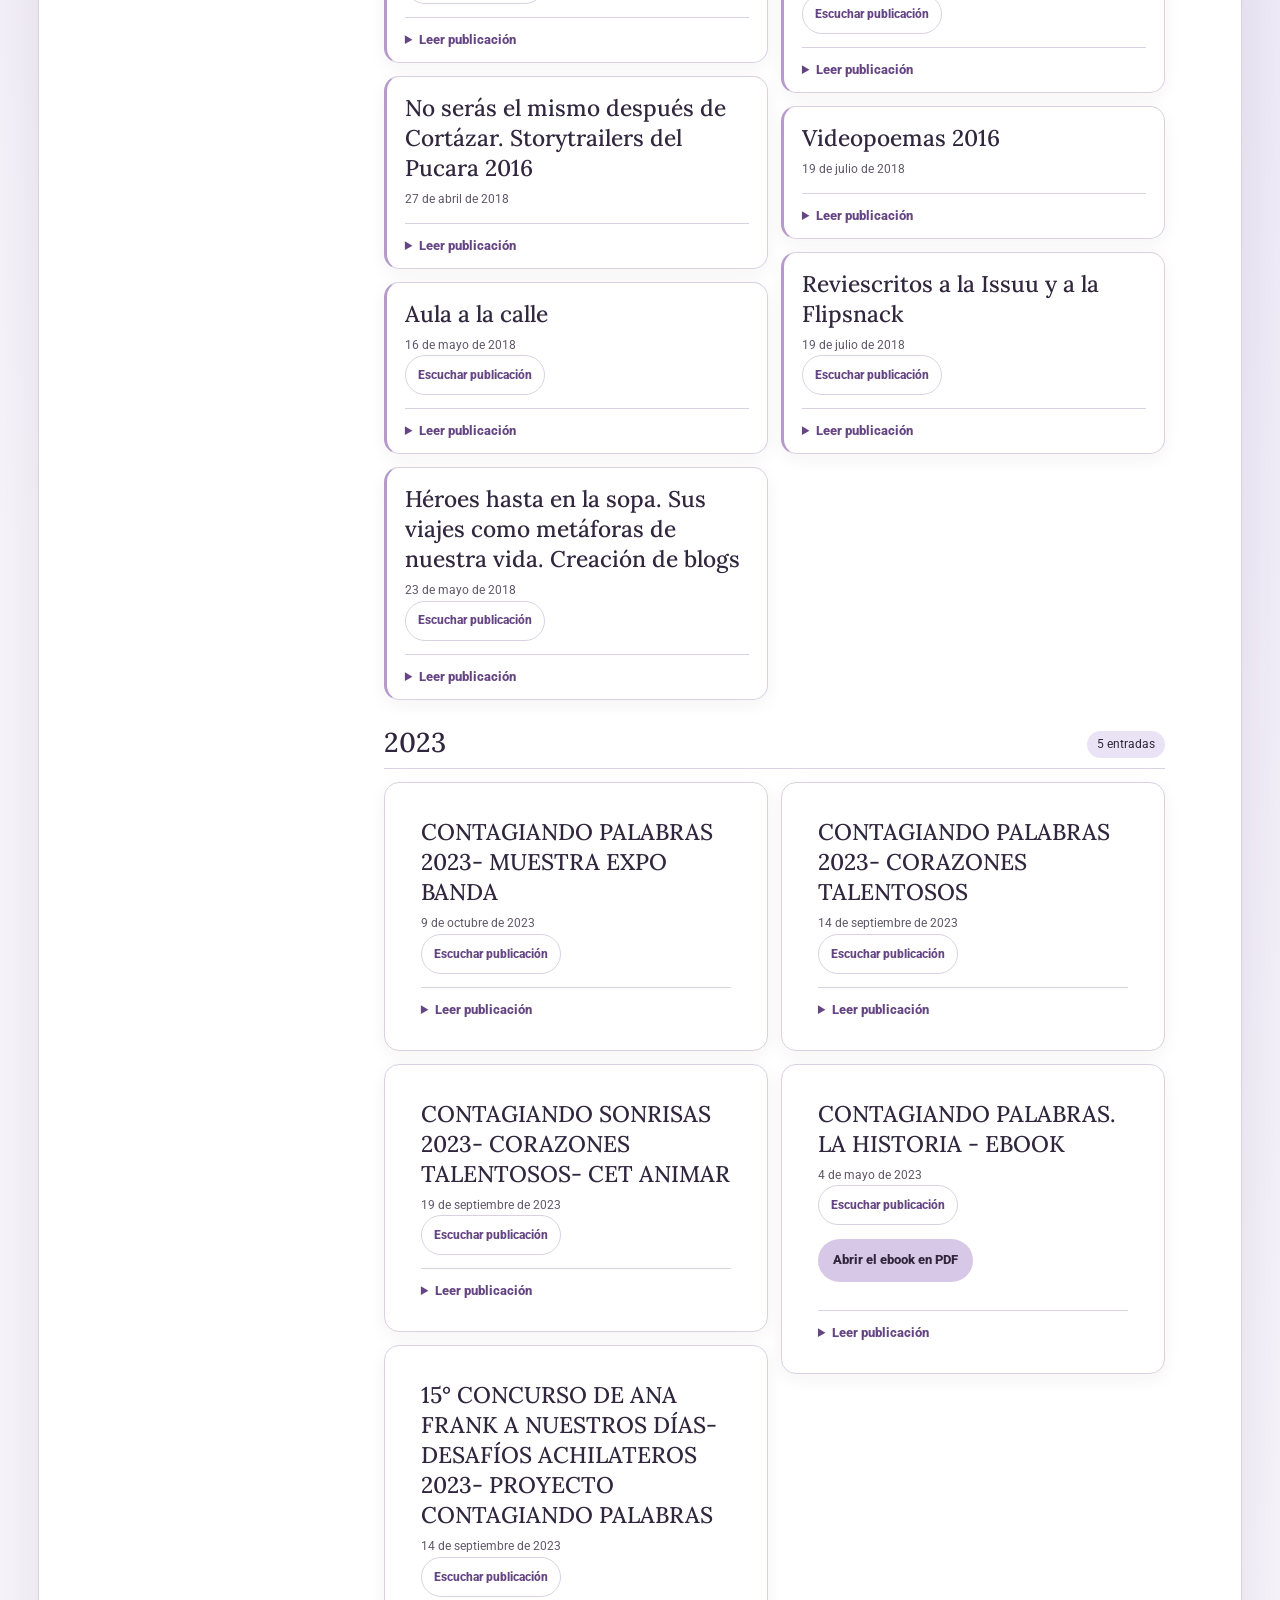
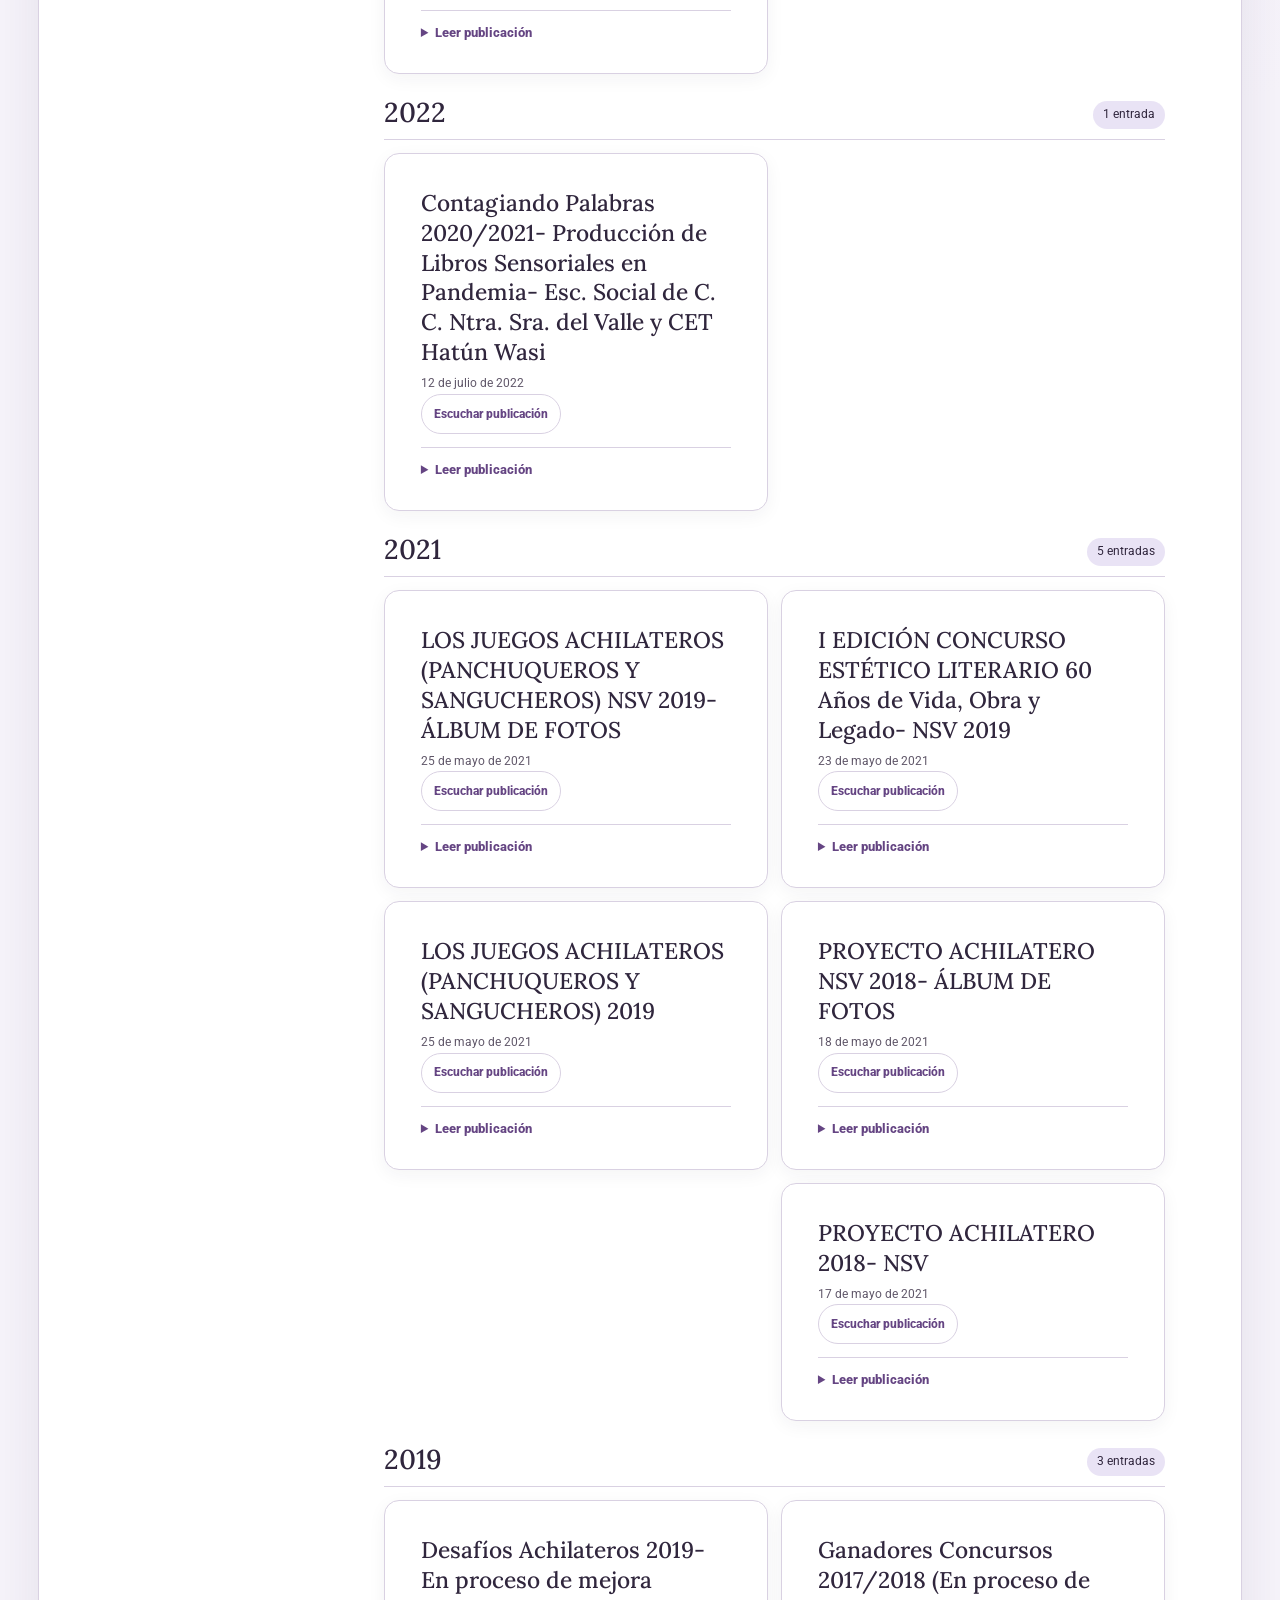
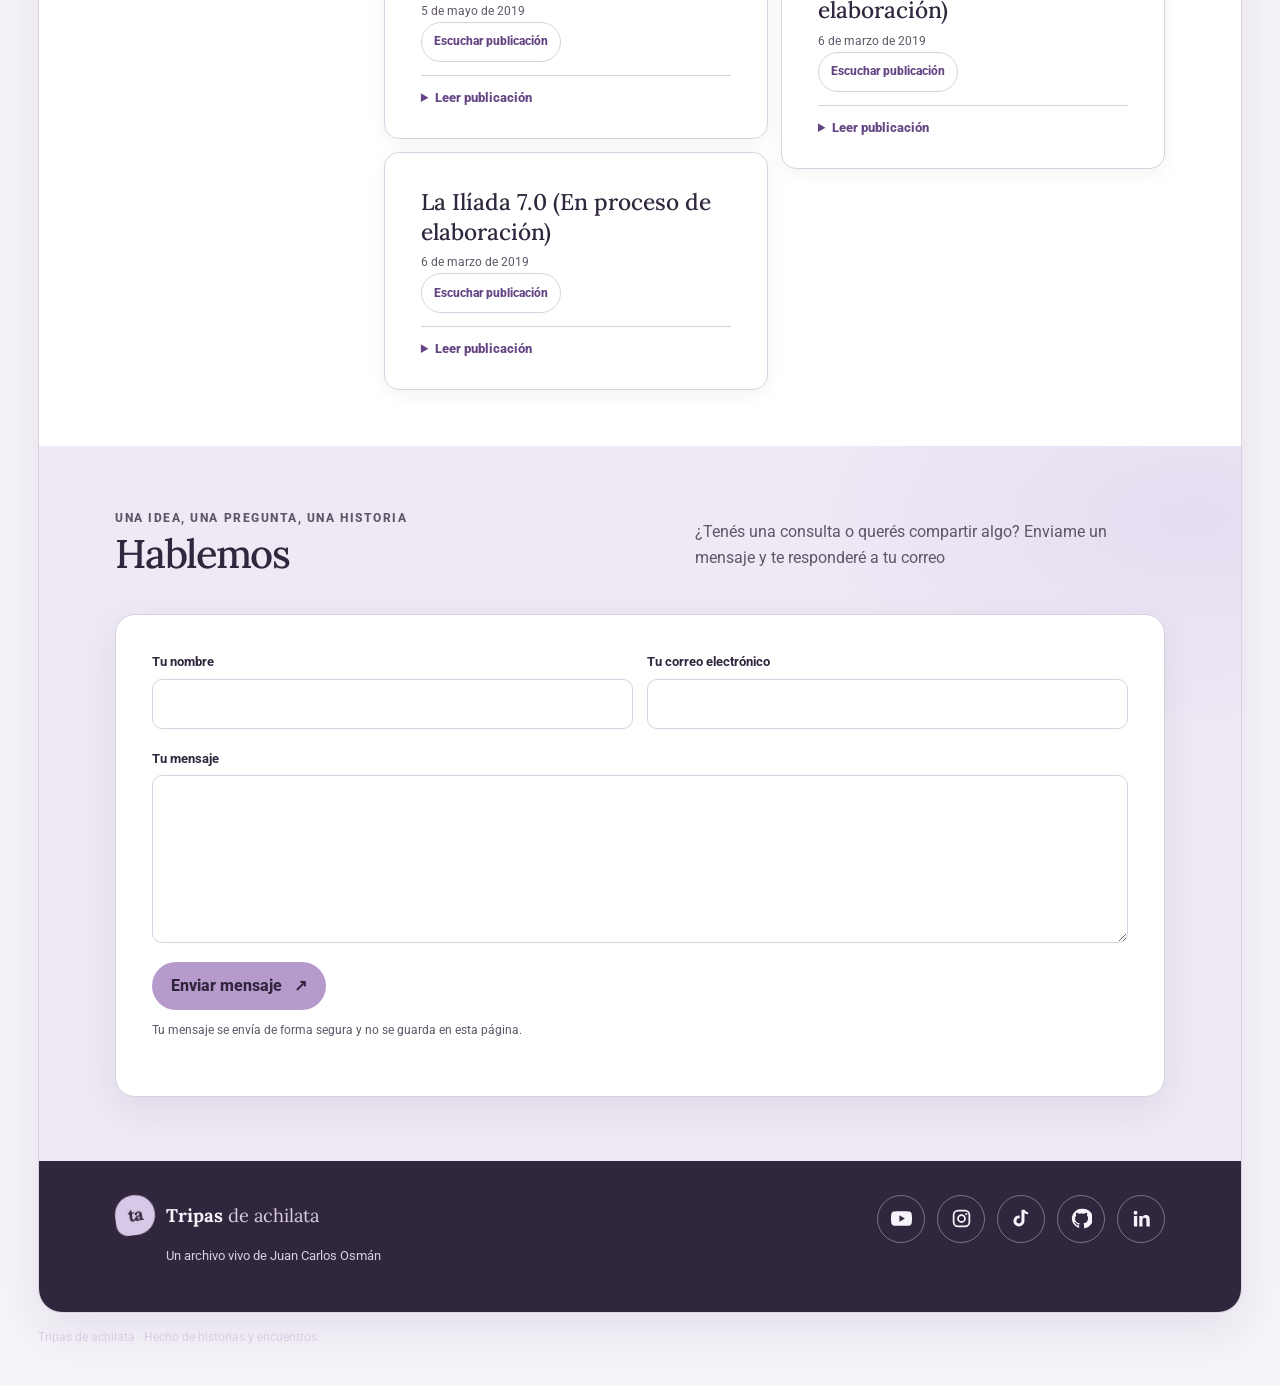
==== commit 73afdace: "Agrega opciones de accesibilidad y lectura Co-authored-by: Copilot <223556219+Copilot@users.noreply." ====
--- a/index.html
+++ b/index.html
@@ -31,7 +31,14 @@
         <a href="#sobre-el-proyecto">El proyecto</a>
         <a href="#contacto">Contacto</a>
       </nav>
-      <button id="theme-toggle" class="theme-toggle btn" type="button" aria-label="Activar modo oscuro">Modo oscuro</button>
+      <div class="header-tools">
+        <div class="text-size-controls" role="group" aria-label="Tamaño del texto">
+          <button id="text-size-decrease" type="button" aria-label="Reducir tamaño del texto" title="Reducir tamaño del texto">A−</button>
+          <button id="text-size-increase" type="button" aria-label="Aumentar tamaño del texto" title="Aumentar tamaño del texto">A+</button>
+        </div>
+        <span id="text-size-status" class="visually-hidden" aria-live="polite"></span>
+        <button id="theme-toggle" class="theme-toggle btn" type="button" aria-label="Activar modo oscuro">Modo oscuro</button>
+      </div>
     </header>
 
     <main id="contenido" tabindex="-1">
@@ -187,8 +194,9 @@
               </div>
               <nav class="sidebar-section" aria-label="Filtrar publicaciones por año">
                 <h3 class="sidebar-title">Explorá por año</h3>
-                <button class="archive-filter is-active" type="button" data-year-filter="all" aria-pressed="true">Todos los años <span id="all-count" class="filter-count"></span></button>
-                <div id="year-filters" class="year-filters"></div>
+                <div id="year-filters" class="year-filters">
+                  <button class="archive-filter is-active" type="button" data-year-filter="all" aria-pressed="true">Todos los años <span id="all-count" class="filter-count"></span></button>
+                </div>
               </nav>
               <div class="sidebar-note">
                 <span class="note-spark" aria-hidden="true">✦</span>
--- a/assets/css/styles.css
+++ b/assets/css/styles.css
@@ -56,6 +56,18 @@
   scroll-padding-top: 32px;
 }
 
+html[data-text-size="small"] {
+  font-size: 90%;
+}
+
+html[data-text-size="large"] {
+  font-size: 110%;
+}
+
+html[data-text-size="larger"] {
+  font-size: 120%;
+}
+
 body {
   min-width: 320px;
   margin: 0;
@@ -194,6 +206,45 @@
   color: var(--text);
   font-size: 0.8rem;
   font-weight: 700;
+}
+
+.header-tools {
+  display: flex;
+  align-items: center;
+  gap: 10px;
+}
+
+.text-size-controls {
+  display: inline-flex;
+  align-items: center;
+  gap: 3px;
+  padding: 3px;
+  border: 1px solid var(--border);
+  border-radius: 999px;
+  background: var(--surface);
+}
+
+.text-size-controls button {
+  min-width: 38px;
+  min-height: 38px;
+  padding: 4px 8px;
+  border: 0;
+  border-radius: 999px;
+  background: transparent;
+  color: var(--text);
+  cursor: pointer;
+  font-size: 0.85rem;
+  font-weight: 800;
+}
+
+.text-size-controls button:hover:not(:disabled) {
+  background: var(--surface-soft);
+  color: var(--accent-dark);
+}
+
+.text-size-controls button:disabled {
+  cursor: not-allowed;
+  opacity: 0.48;
 }
 
 .theme-toggle.btn:hover {
@@ -1110,6 +1161,36 @@
   list-style-position: inside;
 }
 
+.post-speech-controls {
+  display: flex;
+  margin: 0 18px 12px;
+  align-items: center;
+  flex-wrap: wrap;
+  gap: 8px 12px;
+}
+
+.post-speech-button {
+  min-height: 40px;
+  padding: 7px 12px;
+  border: 1px solid var(--border);
+  border-radius: 999px;
+  background: var(--surface);
+  color: var(--accent-dark);
+  cursor: pointer;
+  font-size: 0.78rem;
+  font-weight: 800;
+}
+
+.post-speech-button:hover {
+  border-color: var(--accent);
+  background: var(--surface-soft);
+}
+
+.post-speech-status {
+  color: var(--muted);
+  font-size: 0.76rem;
+}
+
 .post-content {
   padding-top: 10px;
   font-size: 0.91rem;
@@ -1519,7 +1600,7 @@
   display: none !important;
 }
 
-@media (max-width: 820px) {
+@media (max-width: 980px) {
   .site-header {
     flex-wrap: wrap;
   }
@@ -1530,6 +1611,12 @@
     justify-content: center;
   }
 
+  .header-tools {
+    margin-left: auto;
+  }
+}
+
+@media (max-width: 820px) {
   .hero {
     grid-template-columns: minmax(0, 1.1fr) minmax(250px, 0.9fr);
   }
@@ -1619,6 +1706,29 @@
   .theme-toggle.btn {
     padding: 6px 10px;
     font-size: 0.72rem;
+  }
+
+  .header-tools {
+    order: 2;
+    width: 100%;
+    justify-content: flex-end;
+  }
+
+  .year-filters {
+    display: flex;
+    max-width: 100%;
+    gap: 6px;
+    overflow-x: auto;
+    padding: 2px 2px 8px;
+    scrollbar-width: thin;
+    overscroll-behavior-inline: contain;
+  }
+
+  .year-filters .archive-filter {
+    width: auto;
+    min-width: max-content;
+    min-height: 40px;
+    flex: 0 0 auto;
   }
 
   .hero {
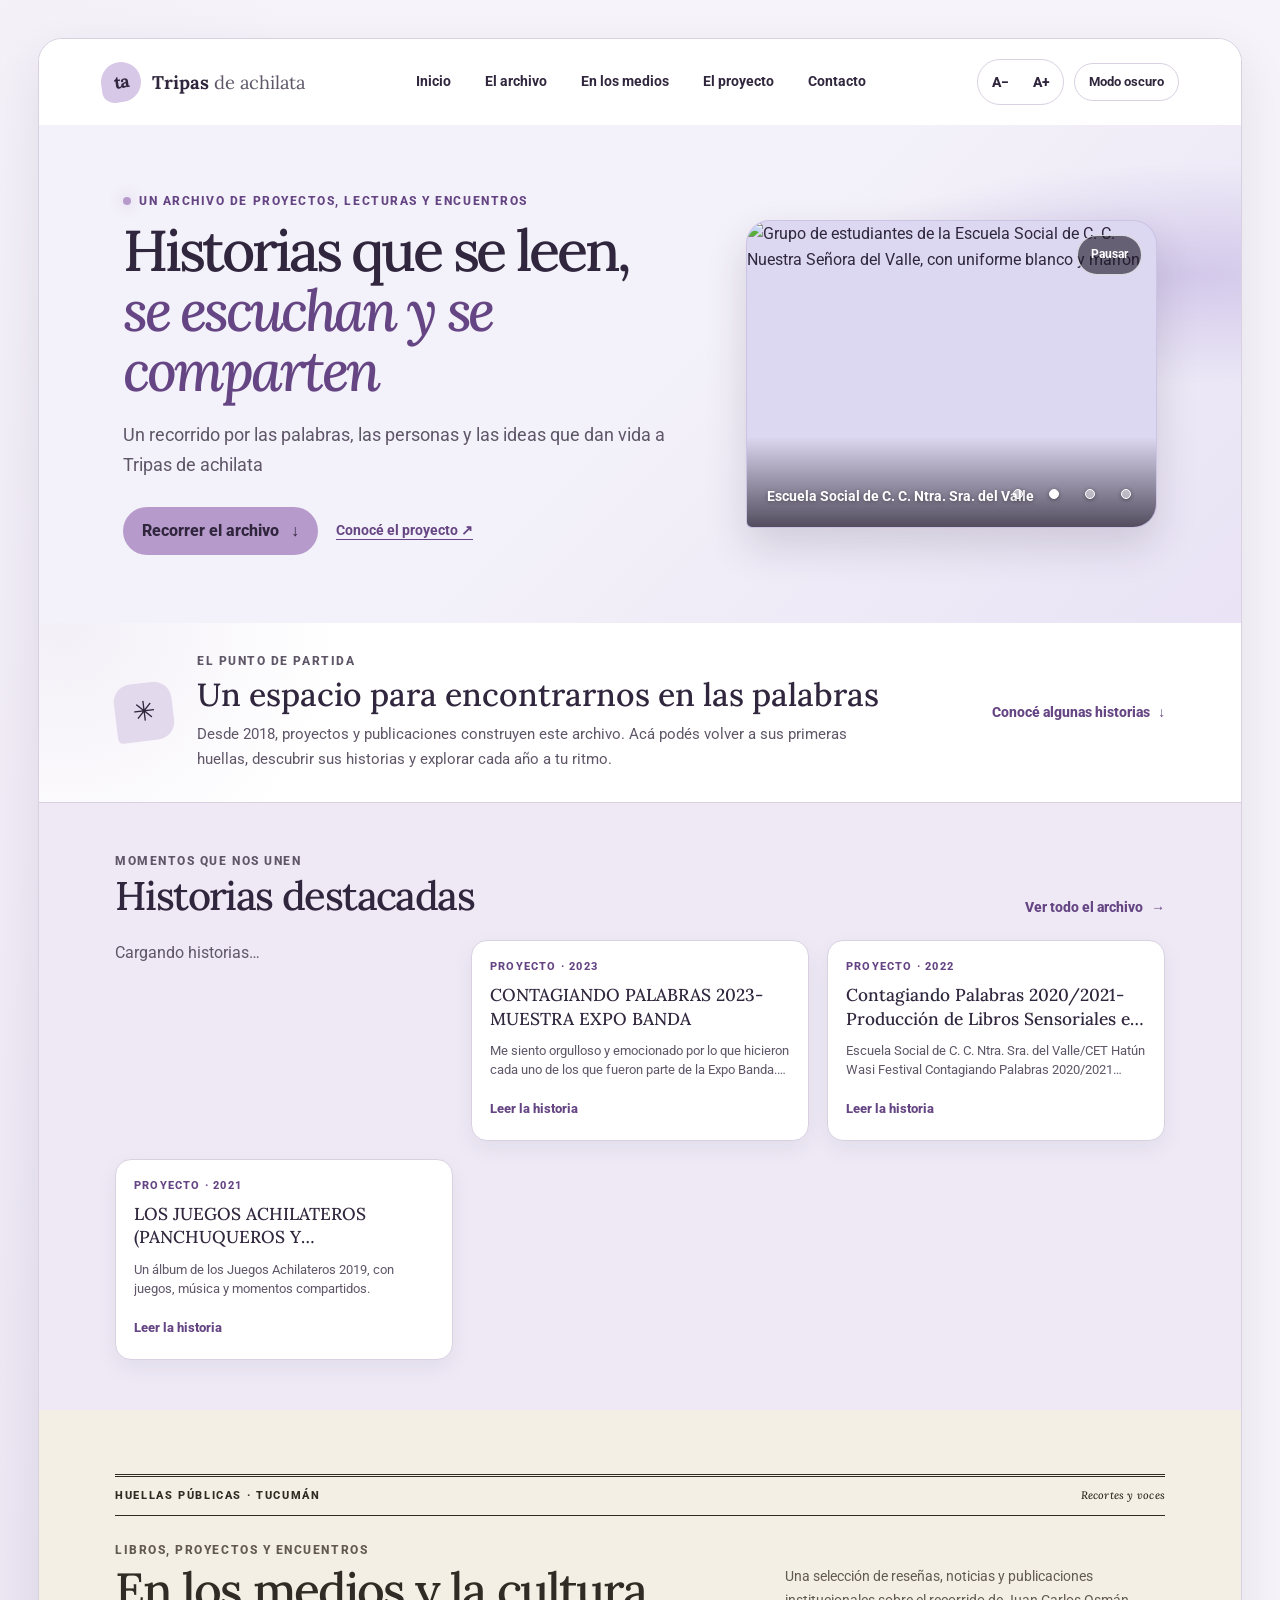
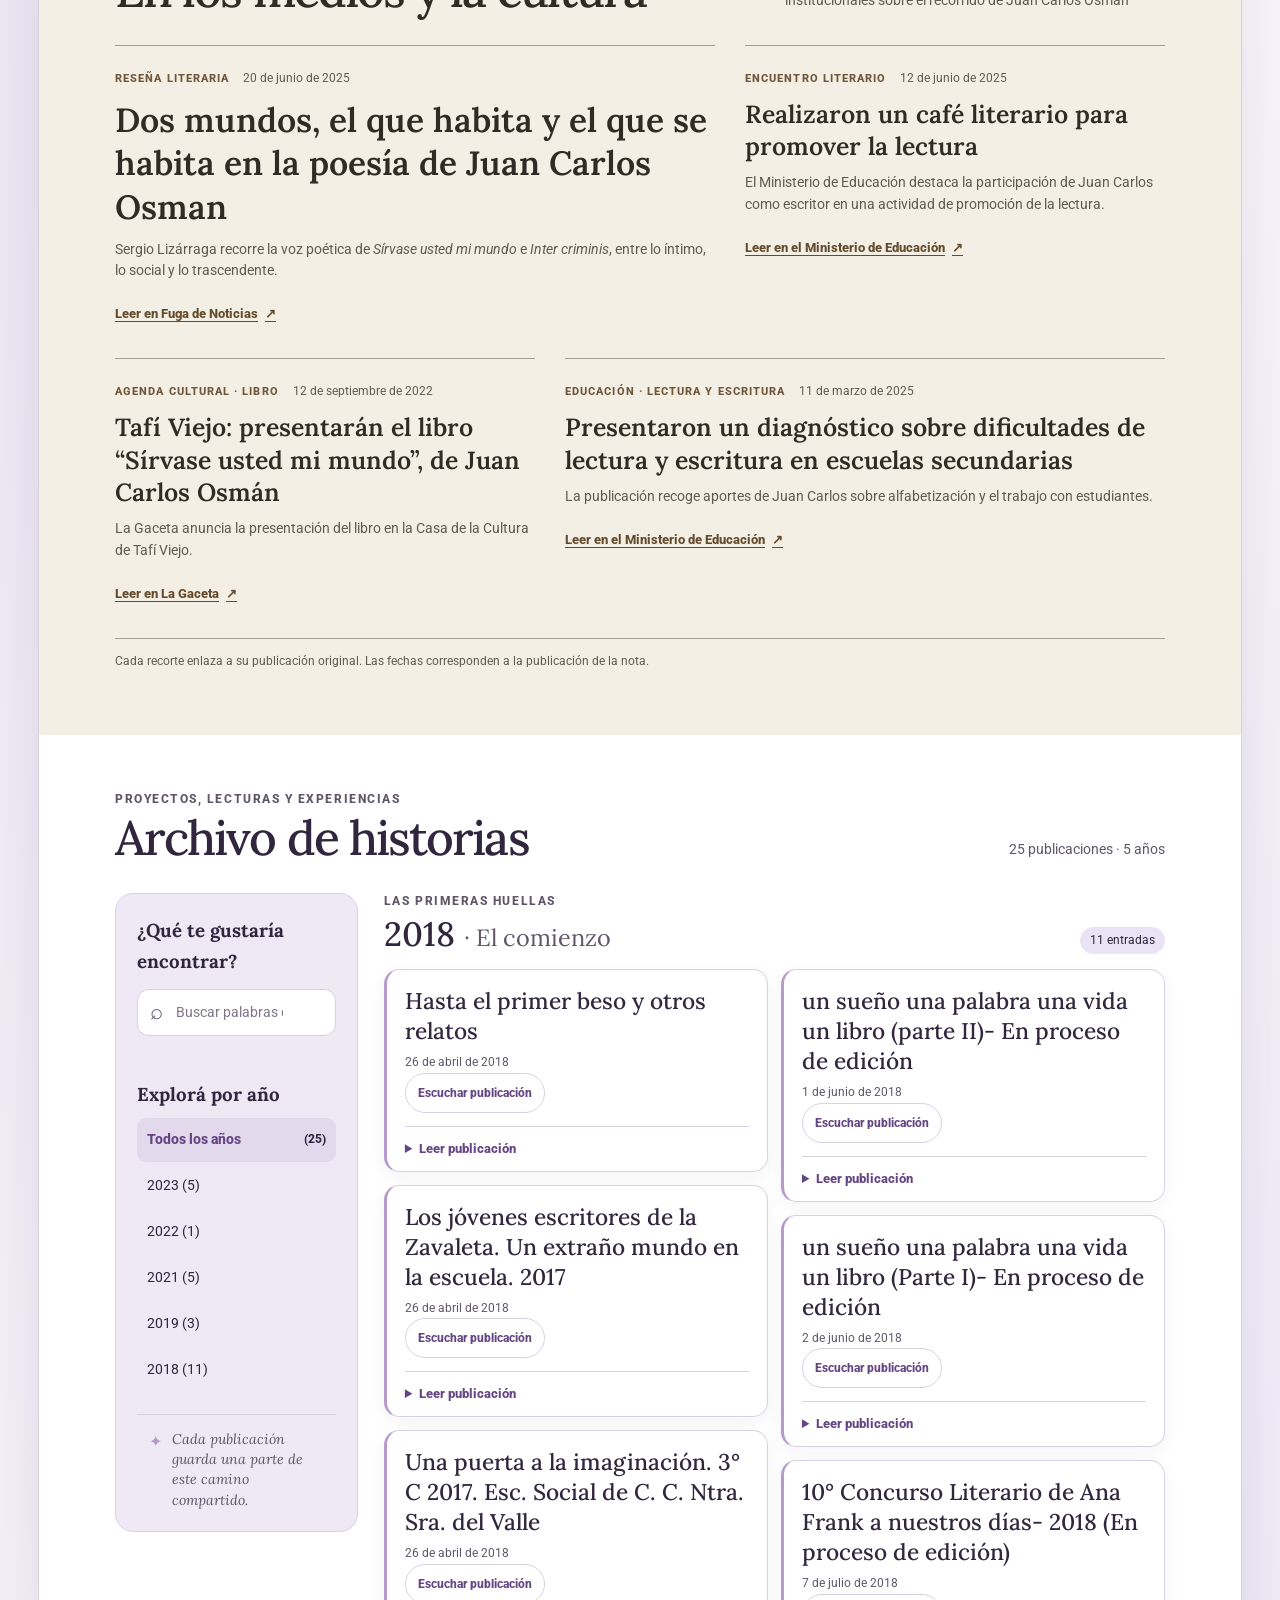
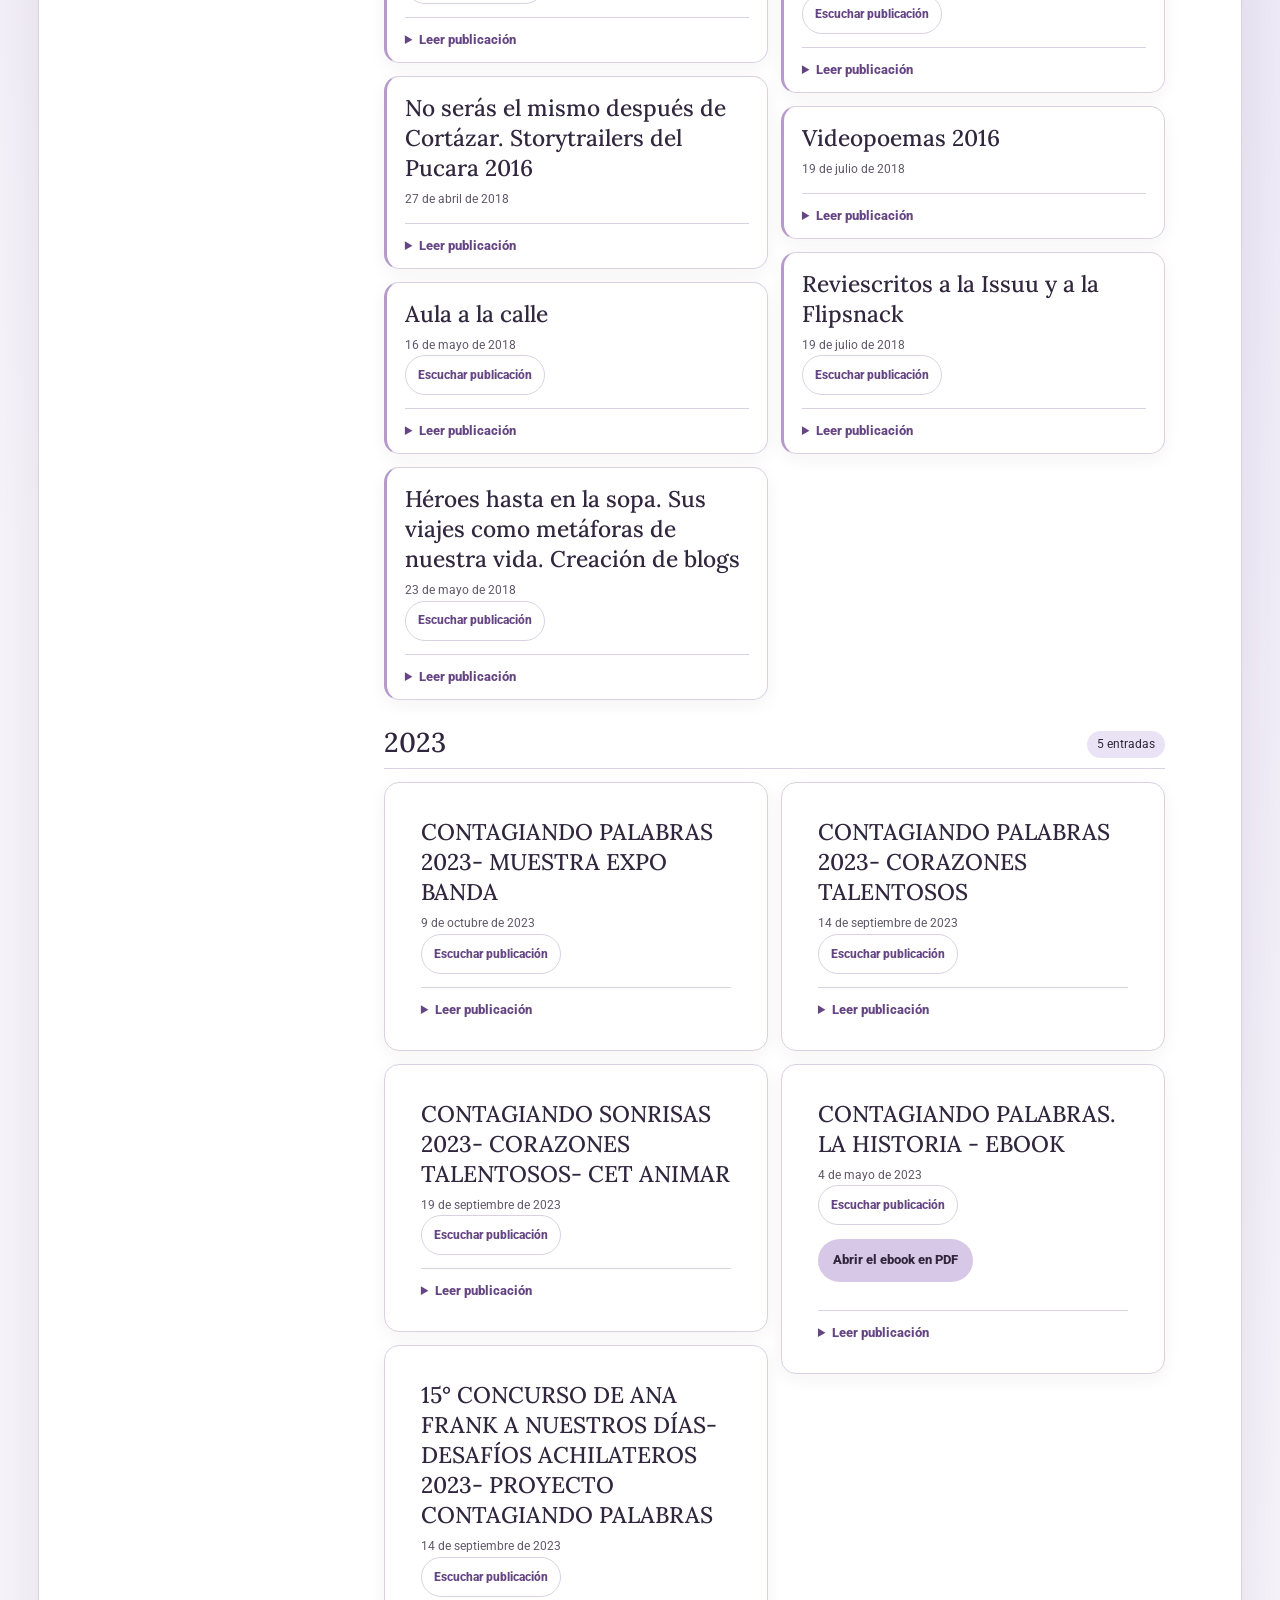
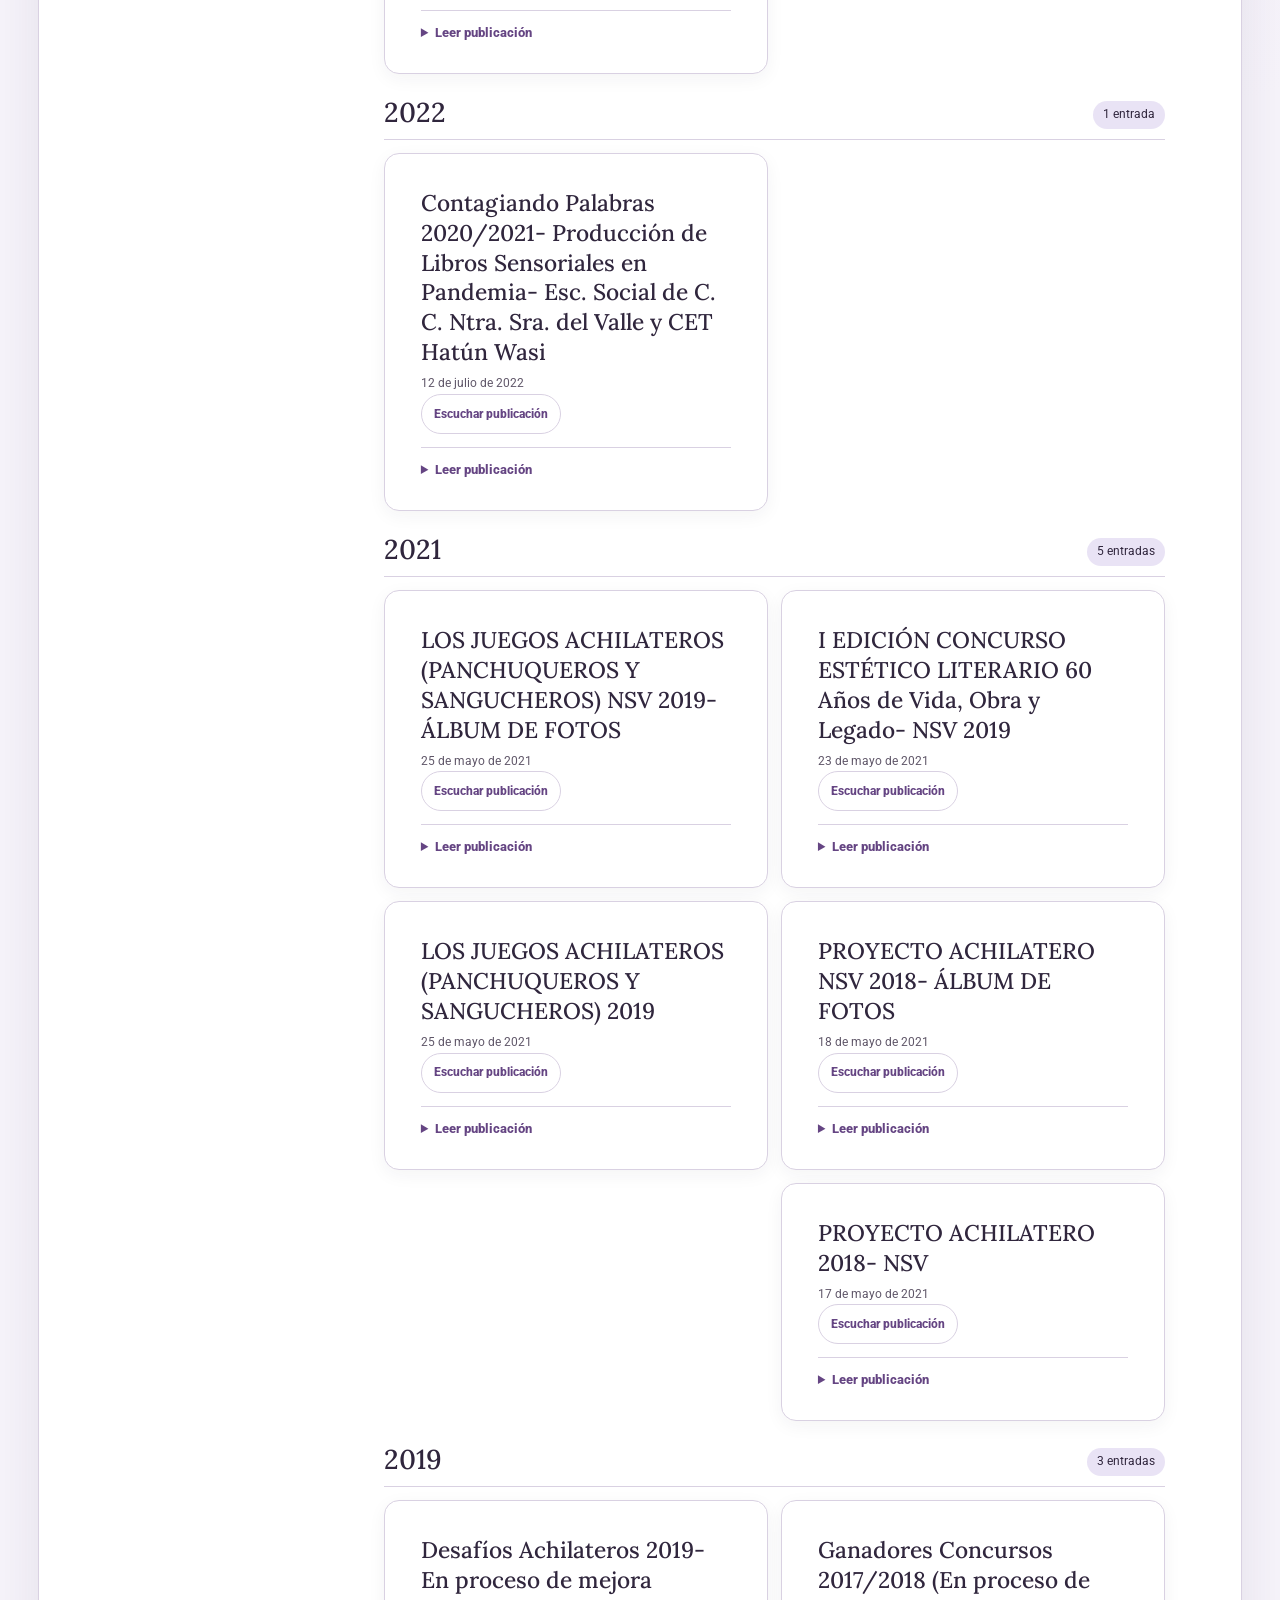
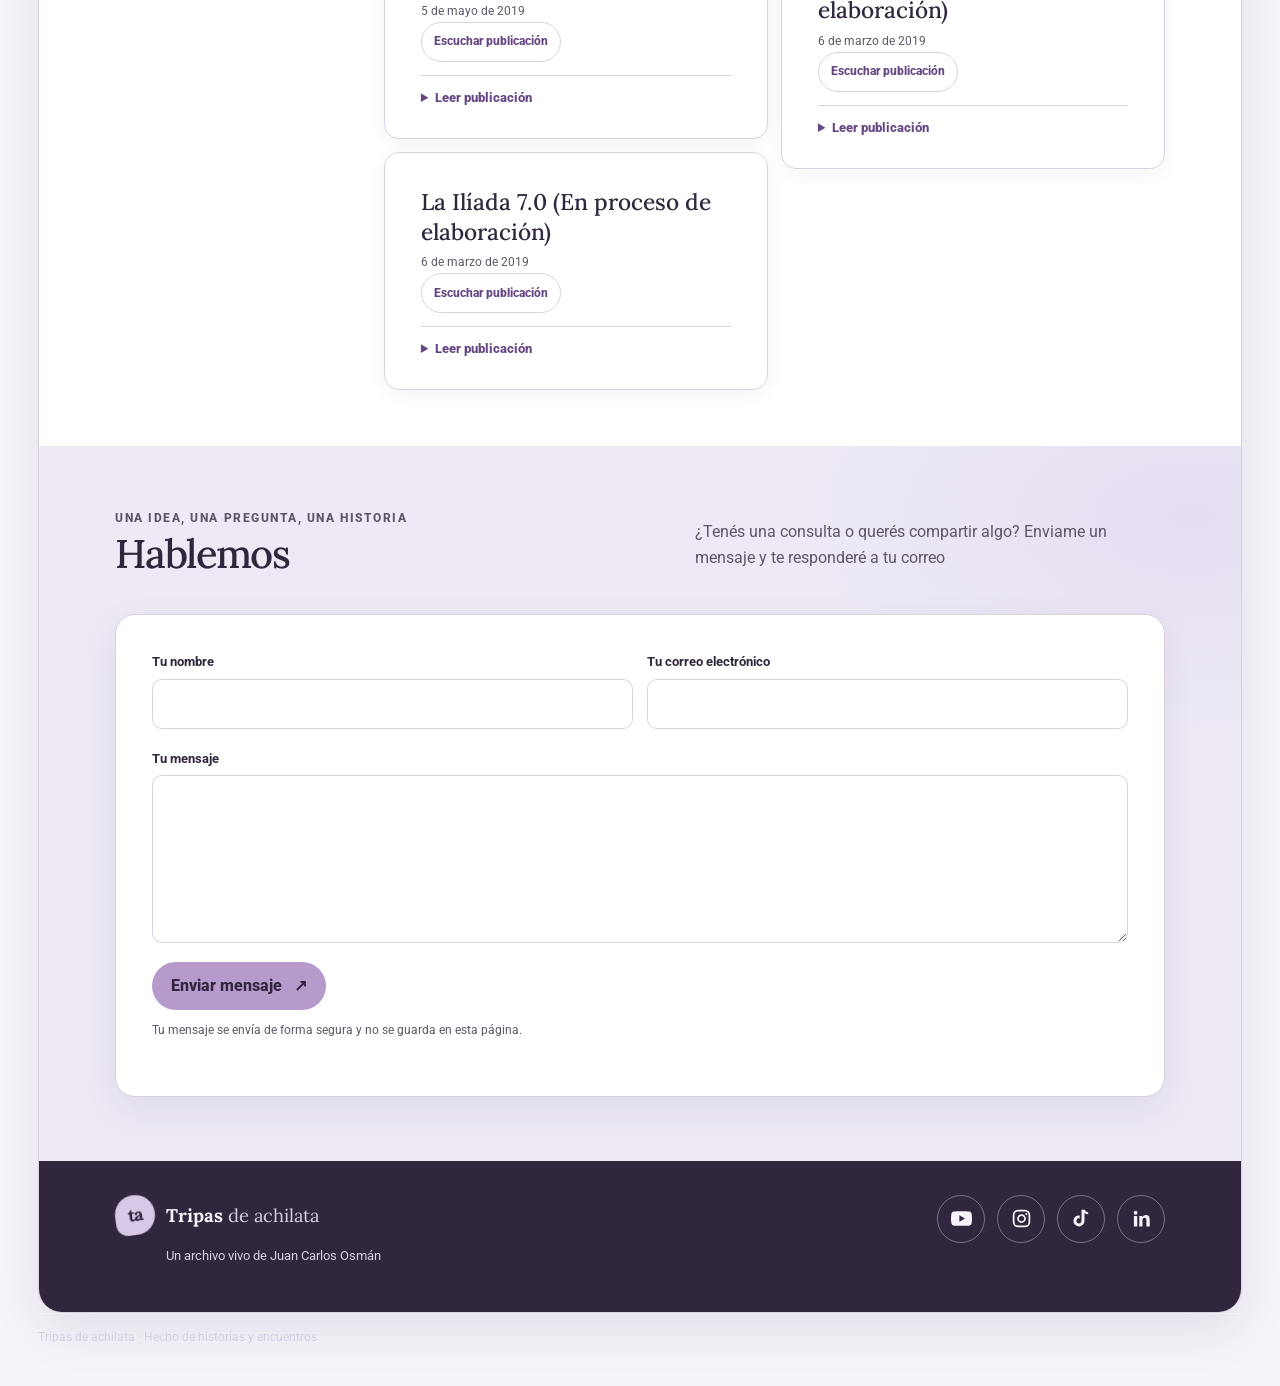
==== commit 38f97d14: "Quita GitHub de las redes del sitio Co-authored-by: Copilot <223556219+Copilot@users.noreply.github." ====
--- a/index.html
+++ b/index.html
@@ -275,9 +275,6 @@
           <a href="https://www.tiktok.com/@ninoamalia1" target="_blank" rel="noopener noreferrer" aria-label="TikTok" title="TikTok">
             <svg viewBox="0 0 24 24" aria-hidden="true" focusable="false"><path d="M19.6 7.1a6.8 6.8 0 0 1-4.2-1.5v9.1a6.3 6.3 0 1 1-5.5-6.2v3.4a2.9 2.9 0 1 0 2.1 2.8V2h3.4a6.8 6.8 0 0 0 4.2 3.2v3.5Z"/></svg>
           </a>
-          <a href="https://github.com/JUANCA371" target="_blank" rel="noopener noreferrer" aria-label="GitHub" title="GitHub">
-            <svg viewBox="0 0 24 24" aria-hidden="true" focusable="false"><path d="M12 .9a11.1 11.1 0 0 0-3.5 21.6c.6.1.8-.2.8-.6v-2.1c-3.2.7-3.9-1.4-3.9-1.4-.5-1.3-1.3-1.6-1.3-1.6-1-.7.1-.7.1-.7 1.1.1 1.7 1.1 1.7 1.1 1 .1.7 2.5 3.5 1.8.1-.7.4-1.2.7-1.5-2.6-.3-5.4-1.3-5.4-5.8 0-1.3.5-2.4 1.2-3.2-.1-.3-.5-1.5.1-3.1 0 0 1-.3 3.2 1.2a11 11 0 0 1 5.8 0c2.2-1.5 3.2-1.2 3.2-1.2.6 1.6.2 2.8.1 3.1.8.8 1.2 1.9 1.2 3.2 0 4.5-2.8 5.5-5.4 5.8.4.3.8 1 .8 2v3c0 .4.2.7.8.6A11.1 11.1 0 0 0 12 .9Z"/></svg>
-          </a>
           <a href="https://www.linkedin.com/in/juan-carlos-osm%C3%A1n-6a6643b8/" target="_blank" rel="noopener noreferrer" aria-label="LinkedIn" title="LinkedIn">
             <svg viewBox="0 0 24 24" aria-hidden="true" focusable="false"><path d="M5.2 3.2a2.2 2.2 0 1 1 0 4.4 2.2 2.2 0 0 1 0-4.4ZM3.3 9h3.8v12H3.3V9Zm6.2 0h3.6v1.6h.1A4 4 0 0 1 16.8 8c3.9 0 4.6 2.5 4.6 5.8V21h-3.8v-6.4c0-1.5 0-3.4-2.1-3.4s-2.4 1.6-2.4 3.3V21H9.5V9Z"/></svg>
           </a>
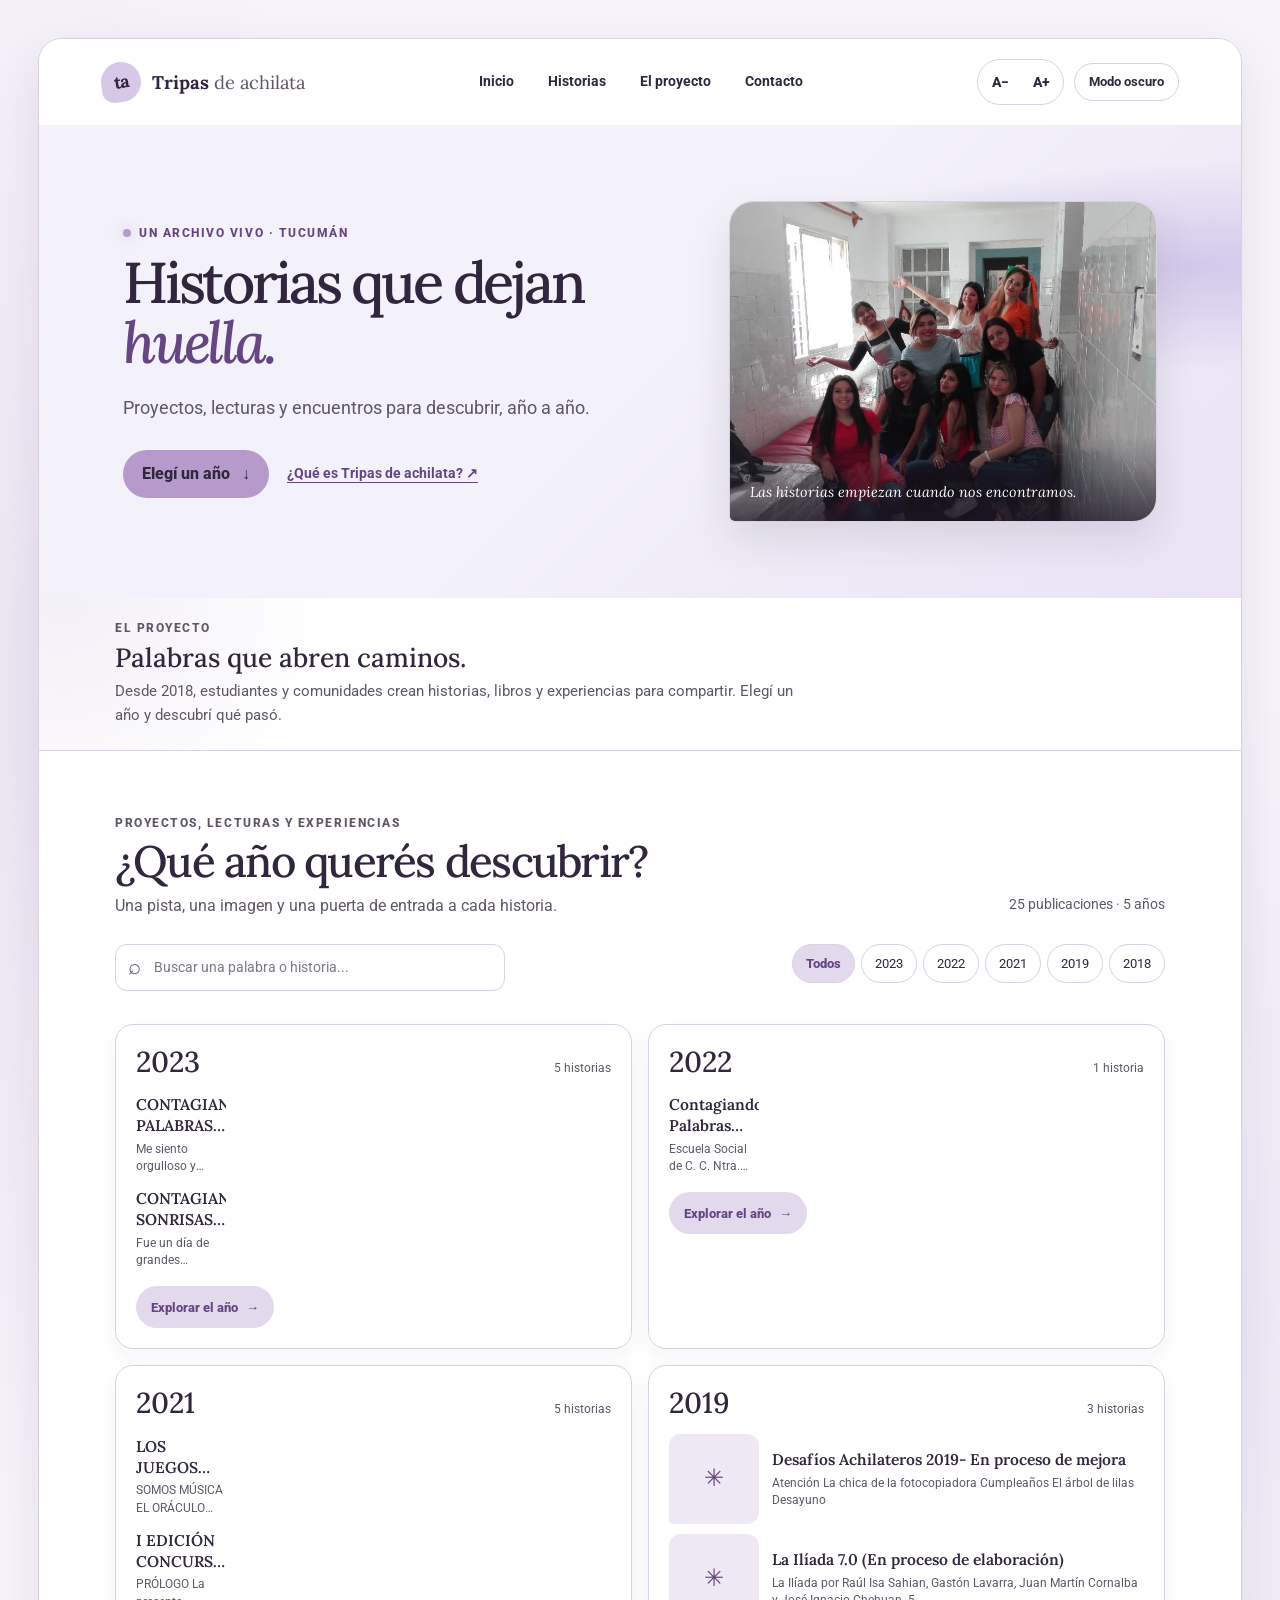
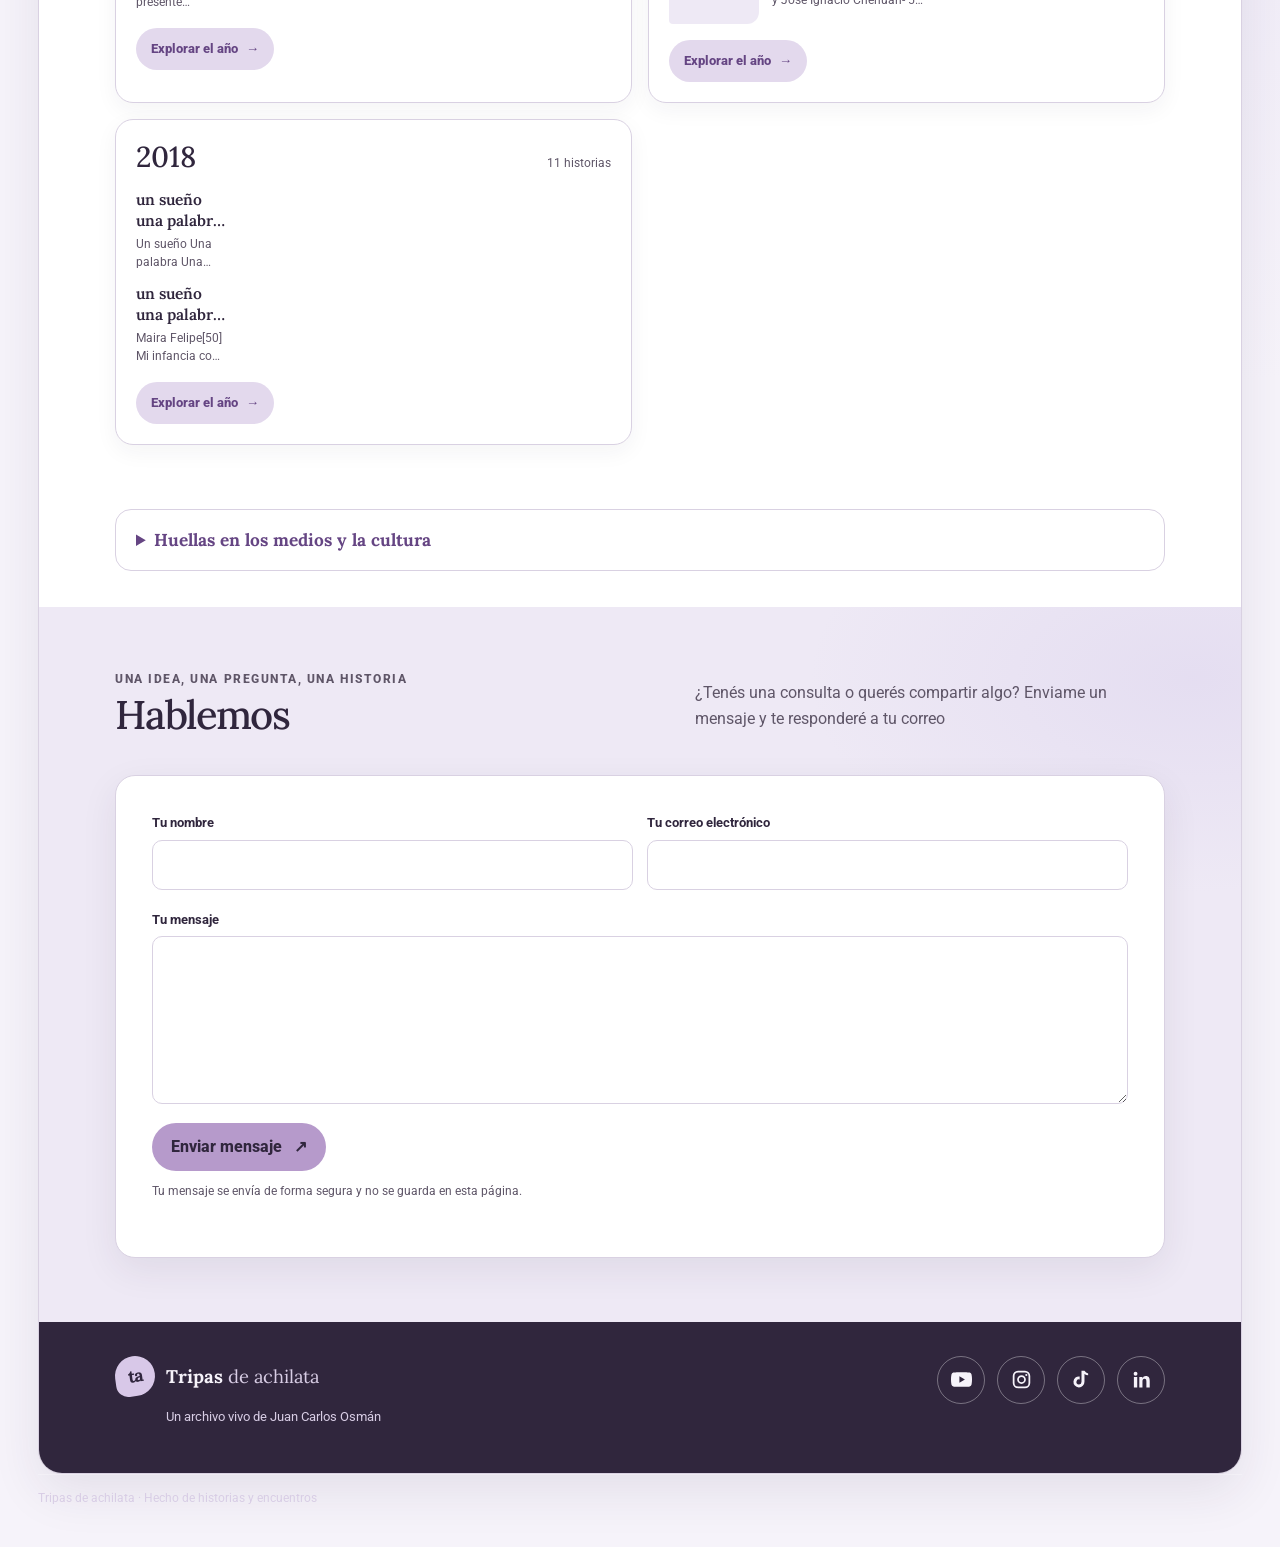
==== commit 5acf41e5: "Simplify yearly story browsing experience Co-authored-by: Copilot <223556219+Copilot@users.noreply.g" ====
--- a/index.html
+++ b/index.html
@@ -3,11 +3,11 @@
 <head>
   <meta charset="utf-8">
   <meta name="viewport" content="width=device-width, initial-scale=1">
-  <meta name="description" content="Tripas de achilata: un archivo vivo de proyectos, lecturas y encuentros de Juan Carlos Osmán.">
+  <meta name="description" content="Recorré las historias, lecturas y encuentros de Tripas de achilata, año a año.">
   <meta name="theme-color" content="#9B7EBD">
   <meta property="og:title" content="Tripas de achilata">
-  <meta property="og:description" content="Historias que se leen, se escuchan y se comparten.">
-  <title>Tripas de achilata — historias para recorrer</title>
+  <meta property="og:description" content="Un archivo vivo de historias, proyectos y encuentros para descubrir año a año.">
+  <title>Tripas de achilata — historias que dejan huella</title>
   <link rel="preconnect" href="https://cdn.jsdelivr.net" crossorigin>
   <link rel="preconnect" href="https://fonts.googleapis.com">
   <link rel="preconnect" href="https://fonts.gstatic.com" crossorigin>
@@ -26,8 +26,7 @@
       </a>
       <nav class="main-nav" aria-label="Navegación principal">
         <a href="#inicio">Inicio</a>
-        <a href="#archivo">El archivo</a>
-        <a href="#publicaciones">En los medios</a>
+        <a href="#archivo">Historias</a>
         <a href="#sobre-el-proyecto">El proyecto</a>
         <a href="#contacto">Contacto</a>
       </nav>
@@ -44,81 +43,65 @@
     <main id="contenido" tabindex="-1">
       <section id="inicio" class="hero" aria-labelledby="hero-title">
         <div class="hero-copy">
-          <p class="eyebrow"><span class="eyebrow-dot" aria-hidden="true"></span>Un archivo de proyectos, lecturas y encuentros</p>
-          <h1 id="hero-title">Historias que se leen,<br><span>se escuchan y se comparten</span></h1>
-          <p class="hero-intro">Un recorrido por las palabras, las personas y las ideas que dan vida a Tripas de achilata</p>
+          <p class="eyebrow"><span class="eyebrow-dot" aria-hidden="true"></span>Un archivo vivo · Tucumán</p>
+          <h1 id="hero-title">Historias que dejan <span>huella.</span></h1>
+          <p class="hero-intro">Proyectos, lecturas y encuentros para descubrir, año a año.</p>
           <div class="hero-actions">
-            <a class="btn btn-hero" href="#archivo">Recorrer el archivo <span aria-hidden="true">↓</span></a>
-            <a class="hero-secondary-link" href="#sobre-el-proyecto">Conocé el proyecto <span aria-hidden="true">↗</span></a>
-          </div>
-        </div>
-        <div class="hero-carousel" data-hero-carousel role="region" aria-roledescription="carrusel" aria-label="Grupos de estudiantes">
-          <figure class="hero-slide is-active" data-hero-slide aria-roledescription="diapositiva" aria-label="1 de 4" aria-hidden="false">
-            <img
-              src="https://blogger.googleusercontent.com/img/b/R29vZ2xl/AVvXsEh2L__DpJTfcMX9jKbZ9-7jPJXRoScY57K_88SIMA8p-cx-yKUixhmdT8ZRAkq6jb2dg8TpOSEAVanOkgrk-i6EJC9Z_5DiHPQ_F081fW-00u9ix0PZVPKVsVZ5-NeGcLYz9j4r3OQOIulMHNteZ-coV-oQtfmKlwPmWbh3um_nZA-np6ah8hQVZ2OlgbQl/s1600/20230901_145825.jpg"
-              alt="Grupo de estudiantes de la Escuela Secundaria Zavaleta, con uniforme celeste"
-              fetchpriority="high"
-              decoding="async">
-            <figcaption class="hero-caption">Escuela Secundaria Zavaleta</figcaption>
-          </figure>
-          <figure class="hero-slide" data-hero-slide aria-roledescription="diapositiva" aria-label="2 de 4" aria-hidden="true">
-            <img
-              src="https://blogger.googleusercontent.com/img/b/R29vZ2xl/AVvXsEilAQsbE1J8GjUlpg8FCTOlOrlSrq96lLQyiMp2iExcF2t3cS4s4IK_R3rdEJsOLiEl52pB4A-J5sx1qXhm-gD9MT55x23SPbbqgHxqR9QKnnWZvjnP6hgQnhFbO6GtHCrb103mn2wqmf3t/s1600/IMG_20190329_155120.jpg"
-              alt="Grupo de estudiantes de la Escuela Social de C. C. Nuestra Señora del Valle, con uniforme blanco y marrón"
-              fetchpriority="low"
-              decoding="async">
-            <figcaption class="hero-caption">Escuela Social de C. C. Ntra. Sra. del Valle</figcaption>
-          </figure>
-          <figure class="hero-slide hero-slide--portrait" data-hero-slide aria-roledescription="diapositiva" aria-label="3 de 4" aria-hidden="true">
-            <img
-              src="assets/images/hero-encuentro-escolar.jpg"
-              alt="Grupo de jóvenes reunidas en un pasillo escolar"
-              loading="lazy"
-              fetchpriority="low"
-              decoding="async">
-            <figcaption class="hero-caption">Un encuentro para compartir</figcaption>
-          </figure>
-          <figure class="hero-slide" data-hero-slide aria-roledescription="diapositiva" aria-label="4 de 4" aria-hidden="true">
-            <img
-              src="https://blogger.googleusercontent.com/img/b/R29vZ2xl/AVvXsEhGZ0Osppr3cu9QI4pgrtOySTxPw7QrpHhmG78plcCUvJG6n_IbWlKk3J4MXbZXoSa8GbQeiQw7sbf5tqrEOWsMsMEv-GX7xmoGo7VDCepkOXy7PyS6DliIwN5bXgXEy5xxzTpXUBjezalMSde2zAgUCcaVb7AMiZj3GMsfoIO1O1Ds-uCwEiMM9HdkVw/s800/IMG-20211108-WA0068%20-%20copia.jpg"
-              alt="Estudiantes de la Escuela Social de C. C. Nuestra Señora del Valle durante una actividad artística"
-              loading="lazy"
-              fetchpriority="low"
-              decoding="async">
-            <figcaption class="hero-caption">Actividad artística · Escuela Social de C. C. Ntra. Sra. del Valle</figcaption>
-          </figure>
-          <div class="hero-indicators" role="group" aria-label="Elegir foto">
-            <button class="hero-indicator is-active" type="button" data-hero-slide-button="0" aria-label="Mostrar grupo de la Escuela Secundaria Zavaleta" aria-pressed="true"></button>
-            <button class="hero-indicator" type="button" data-hero-slide-button="1" aria-label="Mostrar grupo de la Escuela Social de C. C. Nuestra Señora del Valle" aria-pressed="false"></button>
-            <button class="hero-indicator" type="button" data-hero-slide-button="2" aria-label="Mostrar grupo de jóvenes reunidas en un pasillo escolar" aria-pressed="false"></button>
-            <button class="hero-indicator" type="button" data-hero-slide-button="3" aria-label="Mostrar actividad artística de la Escuela Social de C. C. Nuestra Señora del Valle" aria-pressed="false"></button>
-          </div>
-          <button class="hero-rotation-toggle" type="button" data-carousel-toggle aria-pressed="false">Pausar</button>
-        </div>
+            <a class="btn btn-hero" href="#archivo">Elegí un año <span aria-hidden="true">↓</span></a>
+            <a class="hero-secondary-link" href="#sobre-el-proyecto">¿Qué es Tripas de achilata? <span aria-hidden="true">↗</span></a>
+          </div>
+        </div>
+        <figure class="hero-visual">
+          <img src="assets/images/hero-encuentro-escolar.jpg" alt="Jóvenes compartiendo un encuentro en la escuela" fetchpriority="high" decoding="async">
+          <figcaption>Las historias empiezan cuando nos encontramos.</figcaption>
+        </figure>
       </section>
 
       <section id="sobre-el-proyecto" class="intro-strip" aria-labelledby="origin-title">
-        <div class="intro-mark" aria-hidden="true">✳</div>
         <div>
-          <p class="eyebrow">El punto de partida</p>
-          <h2 id="origin-title">Un espacio para encontrarnos en las palabras</h2>
-          <p>Desde 2018, proyectos y publicaciones construyen este archivo. Acá podés volver a sus primeras huellas, descubrir sus historias y explorar cada año a tu ritmo.</p>
-        </div>
-        <a class="intro-link" href="#destacados">Conocé algunas historias <span aria-hidden="true">↓</span></a>
-      </section>
-
-      <section id="destacados" class="featured-section" aria-labelledby="featured-title">
+          <p class="eyebrow">El proyecto</p>
+          <h2 id="origin-title">Palabras que abren caminos.</h2>
+          <p>Desde 2018, estudiantes y comunidades crean historias, libros y experiencias para compartir. Elegí un año y descubrí qué pasó.</p>
+        </div>
+      </section>
+
+      <section id="archivo" class="archive-section" aria-labelledby="archive-title">
         <div class="section-heading">
           <div>
-            <p class="eyebrow">Momentos que nos unen</p>
-            <h2 id="featured-title">Historias destacadas</h2>
-          </div>
-          <a class="section-link" href="#archivo">Ver todo el archivo <span aria-hidden="true">→</span></a>
-        </div>
-        <div id="featured-posts" class="featured-grid" aria-live="polite"><p class="featured-loading">Cargando historias…</p></div>
-      </section>
-
-      <section id="publicaciones" class="press-section" aria-labelledby="press-title">
+            <p class="eyebrow">Proyectos, lecturas y experiencias</p>
+            <h2 id="archive-title" tabindex="-1">¿Qué año querés descubrir?</h2>
+            <p class="archive-intro">Una pista, una imagen y una puerta de entrada a cada historia.</p>
+          </div>
+          <p id="archive-summary" class="archive-summary">Cargando historias…</p>
+        </div>
+
+        <div class="archive-tools">
+          <div class="archive-search">
+            <label class="visually-hidden" for="post-search">Buscar en las historias</label>
+            <div class="search-wrap">
+              <span class="search-icon" aria-hidden="true">⌕</span>
+              <input id="post-search" class="search-box form-control" type="search" placeholder="Buscar una palabra o historia..." autocomplete="off">
+              <button id="search-clear" class="search-clear" type="button" aria-label="Borrar búsqueda" hidden>×</button>
+            </div>
+            <p id="search-status" class="search-status" aria-live="polite"></p>
+          </div>
+          <nav class="year-filters" id="year-filters" aria-label="Filtrar historias por año">
+            <button class="archive-filter is-active" type="button" data-year-filter="all" aria-pressed="true">Todos</button>
+          </nav>
+        </div>
+
+        <div id="year-overview" class="year-overview" aria-live="polite"></div>
+        <section id="year-detail" class="year-detail" aria-live="polite" hidden>
+          <button id="archive-back" class="archive-back" type="button"><span aria-hidden="true">←</span> Volver a todos los años</button>
+          <button id="story-back" class="archive-back story-back" type="button" hidden><span aria-hidden="true">←</span> Volver a las historias del año</button>
+          <div id="year-detail-content"></div>
+        </section>
+        <p id="load-error" class="load-error" role="alert" hidden>No se pudo cargar el archivo. Comprobá la conexión e intentá de nuevo.</p>
+      </section>
+
+      <details class="press-details">
+        <summary>Huellas en los medios y la cultura</summary>
+        <div id="publicaciones" class="press-section" aria-labelledby="press-title">
         <div class="press-masthead">
           <p class="press-kicker">Huellas públicas · Tucumán</p>
           <p class="press-edition">Recortes y voces</p>
@@ -169,58 +152,8 @@
           </article>
         </div>
         <p class="press-note">Cada recorte enlaza a su publicación original. Las fechas corresponden a la publicación de la nota.</p>
-      </section>
-
-      <section id="archivo" class="archive-section" aria-labelledby="archive-title">
-        <div class="section-heading">
-          <div>
-            <p class="eyebrow">Proyectos, lecturas y experiencias</p>
-            <h2 id="archive-title">Archivo de historias</h2>
-          </div>
-          <p id="archive-summary" class="archive-summary">Cargando entradas…</p>
-        </div>
-
-        <div class="archive-layout row g-4">
-          <aside class="archive-sidebar col-lg-3" aria-label="Herramientas para recorrer el archivo">
-            <div class="sidebar-card card">
-              <div class="sidebar-section">
-                <label class="sidebar-title" for="post-search">¿Qué te gustaría encontrar?</label>
-                <div class="search-wrap">
-                  <span class="search-icon" aria-hidden="true">⌕</span>
-                  <input id="post-search" class="search-box form-control" type="search" placeholder="Buscar palabras o títulos..." autocomplete="off">
-                  <button id="search-clear" class="search-clear" type="button" aria-label="Borrar búsqueda" hidden>×</button>
-                </div>
-                <p id="search-status" class="search-status" aria-live="polite"></p>
-              </div>
-              <nav class="sidebar-section" aria-label="Filtrar publicaciones por año">
-                <h3 class="sidebar-title">Explorá por año</h3>
-                <div id="year-filters" class="year-filters">
-                  <button class="archive-filter is-active" type="button" data-year-filter="all" aria-pressed="true">Todos los años <span id="all-count" class="filter-count"></span></button>
-                </div>
-              </nav>
-              <div class="sidebar-note">
-                <span class="note-spark" aria-hidden="true">✦</span>
-                <p>Cada publicación guarda una parte de este camino compartido.</p>
-              </div>
-            </div>
-          </aside>
-
-          <div class="archive-content col-lg-9">
-            <section id="archivo-2018" class="year-section origin-year" data-year-section="2018" aria-labelledby="year-2018-title">
-              <div class="year-heading">
-                <div>
-                  <p class="eyebrow">Las primeras huellas</p>
-                  <h3 id="year-2018-title">2018 <span>· El comienzo</span></h3>
-                </div>
-                <span class="year-count" data-year-count="2018"></span>
-              </div>
-              <div class="post-list" data-post-list="2018"></div>
-            </section>
-            <div id="archive-years" class="archive-years"></div>
-            <p id="load-error" class="load-error" role="alert" hidden>No se pudo cargar el archivo. Comprobá la conexión e intentá de nuevo.</p>
-          </div>
-        </div>
-      </section>
+        </div>
+      </details>
       <section id="contacto" class="contact-section" aria-labelledby="contact-title">
         <div class="section-heading">
           <div>
--- a/assets/css/styles.css
+++ b/assets/css/styles.css
@@ -1853,3 +1853,484 @@
     animation-iteration-count: 1 !important;
   }
 }
+
+.hero {
+  min-height: 0;
+  padding-block: clamp(42px, 6vw, 76px);
+  grid-template-columns: minmax(0, 1fr) minmax(280px, 0.8fr);
+  gap: clamp(30px, 6vw, 72px);
+}
+
+.hero h1 {
+  max-width: 650px;
+}
+
+.hero-visual {
+  position: relative;
+  min-width: 0;
+  aspect-ratio: 4 / 3;
+  margin: 0;
+  overflow: hidden;
+  border: 1px solid var(--border);
+  border-radius: 24px 24px 24px 6px;
+  background: var(--surface-soft);
+  box-shadow: 0 18px 42px rgb(48 38 61 / 12%);
+}
+
+.hero-visual img {
+  display: block;
+  width: 100%;
+  height: 100%;
+  object-fit: cover;
+}
+
+.hero-visual figcaption {
+  position: absolute;
+  right: 0;
+  bottom: 0;
+  left: 0;
+  padding: 46px 20px 16px;
+  background: linear-gradient(transparent, rgb(30 23 39 / 72%));
+  color: #fff;
+  font-family: "Lora", Georgia, "Times New Roman", serif;
+  font-size: 0.9rem;
+  font-style: italic;
+}
+
+.intro-strip {
+  display: block;
+  padding-block: 22px;
+}
+
+.intro-strip h2 {
+  font-size: clamp(1.3rem, 2.2vw, 1.65rem);
+}
+
+.intro-strip p:not(.eyebrow) {
+  margin-top: 5px;
+}
+
+.archive-section {
+  padding-block: clamp(38px, 5vw, 64px);
+}
+
+.archive-section .section-heading {
+  margin-bottom: 24px;
+  align-items: flex-end;
+}
+
+.archive-section .section-heading h2 {
+  font-size: clamp(1.9rem, 3.8vw, 2.75rem);
+}
+
+.archive-intro {
+  margin: 8px 0 0;
+  color: var(--muted);
+}
+
+.archive-summary {
+  flex: 0 0 auto;
+  margin-bottom: 4px;
+}
+
+.archive-tools {
+  display: flex;
+  margin-bottom: 26px;
+  align-items: flex-start;
+  justify-content: space-between;
+  gap: 18px 28px;
+}
+
+.archive-search {
+  width: min(390px, 100%);
+  flex: 0 1 390px;
+}
+
+.archive-search .search-status {
+  min-height: 0;
+}
+
+.year-filters {
+  display: flex;
+  margin: 0;
+  align-items: center;
+  justify-content: flex-end;
+  flex-wrap: wrap;
+  gap: 6px;
+}
+
+.year-filters .archive-filter {
+  width: auto;
+  min-height: 39px;
+  padding: 6px 13px;
+  justify-content: center;
+  border: 1px solid var(--border);
+  border-radius: 999px;
+  font-size: 0.8rem;
+  text-align: center;
+}
+
+.year-overview {
+  display: grid;
+  grid-template-columns: repeat(2, minmax(0, 1fr));
+  gap: 16px;
+}
+
+.year-teaser-card {
+  min-width: 0;
+  padding: 20px;
+  border: 1px solid var(--border);
+  border-radius: 18px;
+  background: var(--surface);
+  box-shadow: 0 7px 22px rgb(48 38 61 / 5%);
+  transition: border-color 180ms ease, box-shadow 180ms ease, transform 180ms ease;
+}
+
+.year-teaser-card:hover {
+  border-color: var(--accent);
+  box-shadow: 0 12px 28px rgb(48 38 61 / 10%);
+  transform: translateY(-2px);
+}
+
+.year-teaser-heading {
+  display: flex;
+  margin-bottom: 14px;
+  align-items: baseline;
+  justify-content: space-between;
+  gap: 12px;
+}
+
+.year-teaser-heading h3 {
+  margin: 0;
+  color: var(--ink);
+  font-family: "Lora", Georgia, "Times New Roman", serif;
+  font-size: 1.8rem;
+  line-height: 1.15;
+}
+
+.year-teaser-count {
+  color: var(--muted);
+  font-size: 0.78rem;
+  white-space: nowrap;
+}
+
+.year-teaser-previews {
+  display: grid;
+  gap: 10px;
+}
+
+.year-teaser-item {
+  display: grid;
+  min-width: 0;
+  min-height: 84px;
+  grid-template-columns: 90px minmax(0, 1fr);
+  align-items: center;
+  gap: 13px;
+}
+
+.year-teaser-item > img,
+.year-teaser-placeholder {
+  display: grid;
+  width: 90px;
+  aspect-ratio: 1;
+  place-items: center;
+  overflow: hidden;
+  border-radius: 12px 12px 12px 4px;
+  background: var(--surface-soft);
+}
+
+.year-teaser-item > img {
+  object-fit: cover;
+}
+
+.year-teaser-placeholder {
+  color: var(--accent-dark);
+  font-size: 1.5rem;
+}
+
+.year-teaser-copy {
+  min-width: 0;
+}
+
+.year-teaser-copy h4 {
+  display: -webkit-box;
+  margin: 0;
+  overflow: hidden;
+  color: var(--ink);
+  font-family: "Lora", Georgia, "Times New Roman", serif;
+  font-size: 0.97rem;
+  font-weight: 600;
+  line-height: 1.35;
+  -webkit-box-orient: vertical;
+  -webkit-line-clamp: 2;
+}
+
+.year-teaser-copy p {
+  display: -webkit-box;
+  margin: 4px 0 0;
+  overflow: hidden;
+  color: var(--muted);
+  font-size: 0.78rem;
+  line-height: 1.4;
+  -webkit-box-orient: vertical;
+  -webkit-line-clamp: 2;
+}
+
+.year-teaser-action {
+  display: inline-flex;
+  min-height: 42px;
+  margin-top: 16px;
+  padding: 9px 15px;
+  align-items: center;
+  gap: 8px;
+  border: 0;
+  border-radius: 999px;
+  background: var(--soft-accent);
+  color: var(--accent-dark);
+  cursor: pointer;
+  font-size: 0.82rem;
+  font-weight: 800;
+  transition: background-color 160ms ease, transform 160ms ease;
+}
+
+.year-teaser-action::after {
+  content: "→";
+}
+
+.year-teaser-action:hover {
+  background: var(--highlight);
+  transform: translateX(2px);
+}
+
+.year-detail {
+  scroll-margin-top: 24px;
+}
+
+.archive-back {
+  min-height: 42px;
+  margin: 0 0 24px;
+  padding: 8px 13px;
+  border: 1px solid var(--border);
+  border-radius: 999px;
+  background: var(--surface);
+  color: var(--accent-dark);
+  cursor: pointer;
+  font-size: 0.84rem;
+  font-weight: 700;
+}
+
+.archive-back:hover {
+  background: var(--surface-soft);
+}
+
+.year-detail .year-heading {
+  margin-bottom: 18px;
+  padding-bottom: 12px;
+  border-bottom: 1px solid var(--border);
+}
+
+.post-list {
+  display: grid;
+  grid-template-columns: minmax(0, 1fr);
+  gap: 12px;
+}
+
+.post-card,
+.archive-years .post-card {
+  display: grid;
+  margin: 0;
+  padding: 14px;
+  grid-template-columns: minmax(105px, 150px) minmax(0, 1fr);
+  align-items: start;
+  column-gap: 18px;
+}
+
+.post-card:not(:has(.post-image)) {
+  grid-template-columns: minmax(0, 1fr);
+}
+
+.post-card .post-image {
+  grid-column: 1;
+  grid-row: 1 / span 6;
+  aspect-ratio: 1;
+  border-radius: 12px 12px 12px 4px;
+}
+
+.post-card .post-title,
+.post-card .post-date,
+.post-card .post-excerpt,
+.post-card .post-reading,
+.post-card .post-speech-controls,
+.post-card .ebook-link,
+.post-card .archive-note {
+  grid-column: 2;
+}
+
+.post-card .post-title {
+  padding: 0;
+  font-size: 1.12rem;
+}
+
+.post-card .post-date {
+  margin: 4px 0 0;
+}
+
+.post-excerpt {
+  display: -webkit-box;
+  margin: 7px 0 0;
+  overflow: hidden;
+  color: var(--muted);
+  font-size: 0.86rem;
+  line-height: 1.5;
+  -webkit-box-orient: vertical;
+  -webkit-line-clamp: 2;
+}
+
+.post-card .post-reading {
+  margin: 8px 0 0;
+}
+
+.post-card .post-reading summary {
+  min-height: 40px;
+}
+
+.post-card .post-reading[open] {
+  grid-column: 1 / -1;
+}
+
+.post-card.is-expanded {
+  column-span: none;
+}
+
+.post-card .post-speech-controls {
+  margin: 8px 0 0;
+}
+
+.post-card .ebook-link {
+  width: fit-content;
+  margin: 8px 0 0;
+}
+
+.year-detail .year-section {
+  scroll-margin-top: 18px;
+}
+
+.press-details {
+  margin: 0 clamp(22px, 6vw, 76px) 36px;
+  border: 1px solid var(--border);
+  border-radius: 16px;
+  background: var(--surface);
+}
+
+.press-details > summary {
+  min-height: 58px;
+  padding: 16px 20px;
+  color: var(--accent-dark);
+  cursor: pointer;
+  font-family: "Lora", Georgia, "Times New Roman", serif;
+  font-size: 1.08rem;
+  font-weight: 700;
+  list-style-position: inside;
+}
+
+.press-details[open] > summary {
+  border-bottom: 1px solid var(--border);
+}
+
+.press-details .press-section {
+  padding: 22px;
+  border-radius: 0 0 16px 16px;
+}
+
+@media (max-width: 760px) {
+  .hero {
+    grid-template-columns: minmax(0, 1fr);
+  }
+
+  .hero-visual {
+    width: min(100%, 560px);
+    aspect-ratio: 16 / 10;
+  }
+
+  .archive-tools {
+    align-items: stretch;
+    flex-direction: column;
+  }
+
+  .archive-search {
+    width: 100%;
+    flex-basis: auto;
+  }
+
+  .year-filters {
+    justify-content: flex-start;
+    flex-wrap: nowrap;
+    overflow-x: auto;
+    padding: 2px 2px 8px;
+    scrollbar-width: thin;
+  }
+
+  .year-filters .archive-filter {
+    min-width: max-content;
+    flex: 0 0 auto;
+  }
+
+  .year-overview {
+    grid-template-columns: minmax(0, 1fr);
+  }
+
+  .press-details {
+    margin-inline: 20px;
+  }
+}
+
+@media (max-width: 560px) {
+  .hero {
+    padding: 38px 23px;
+  }
+
+  .hero-visual {
+    border-radius: 16px 16px 16px 5px;
+  }
+
+  .intro-strip {
+    padding: 22px 23px;
+  }
+
+  .archive-section .section-heading {
+    gap: 8px;
+  }
+
+  .year-teaser-card {
+    padding: 16px;
+  }
+
+  .year-teaser-item {
+    grid-template-columns: 76px minmax(0, 1fr);
+    gap: 11px;
+  }
+
+  .year-teaser-item > img,
+  .year-teaser-placeholder {
+    width: 76px;
+  }
+
+  .post-card,
+  .archive-years .post-card {
+    padding: 12px;
+    grid-template-columns: 74px minmax(0, 1fr);
+    column-gap: 12px;
+  }
+
+  .post-card .post-image {
+    aspect-ratio: 1;
+  }
+
+  .post-card .post-title {
+    font-size: 1rem;
+  }
+
+  .press-details {
+    margin-inline: 20px;
+  }
+}
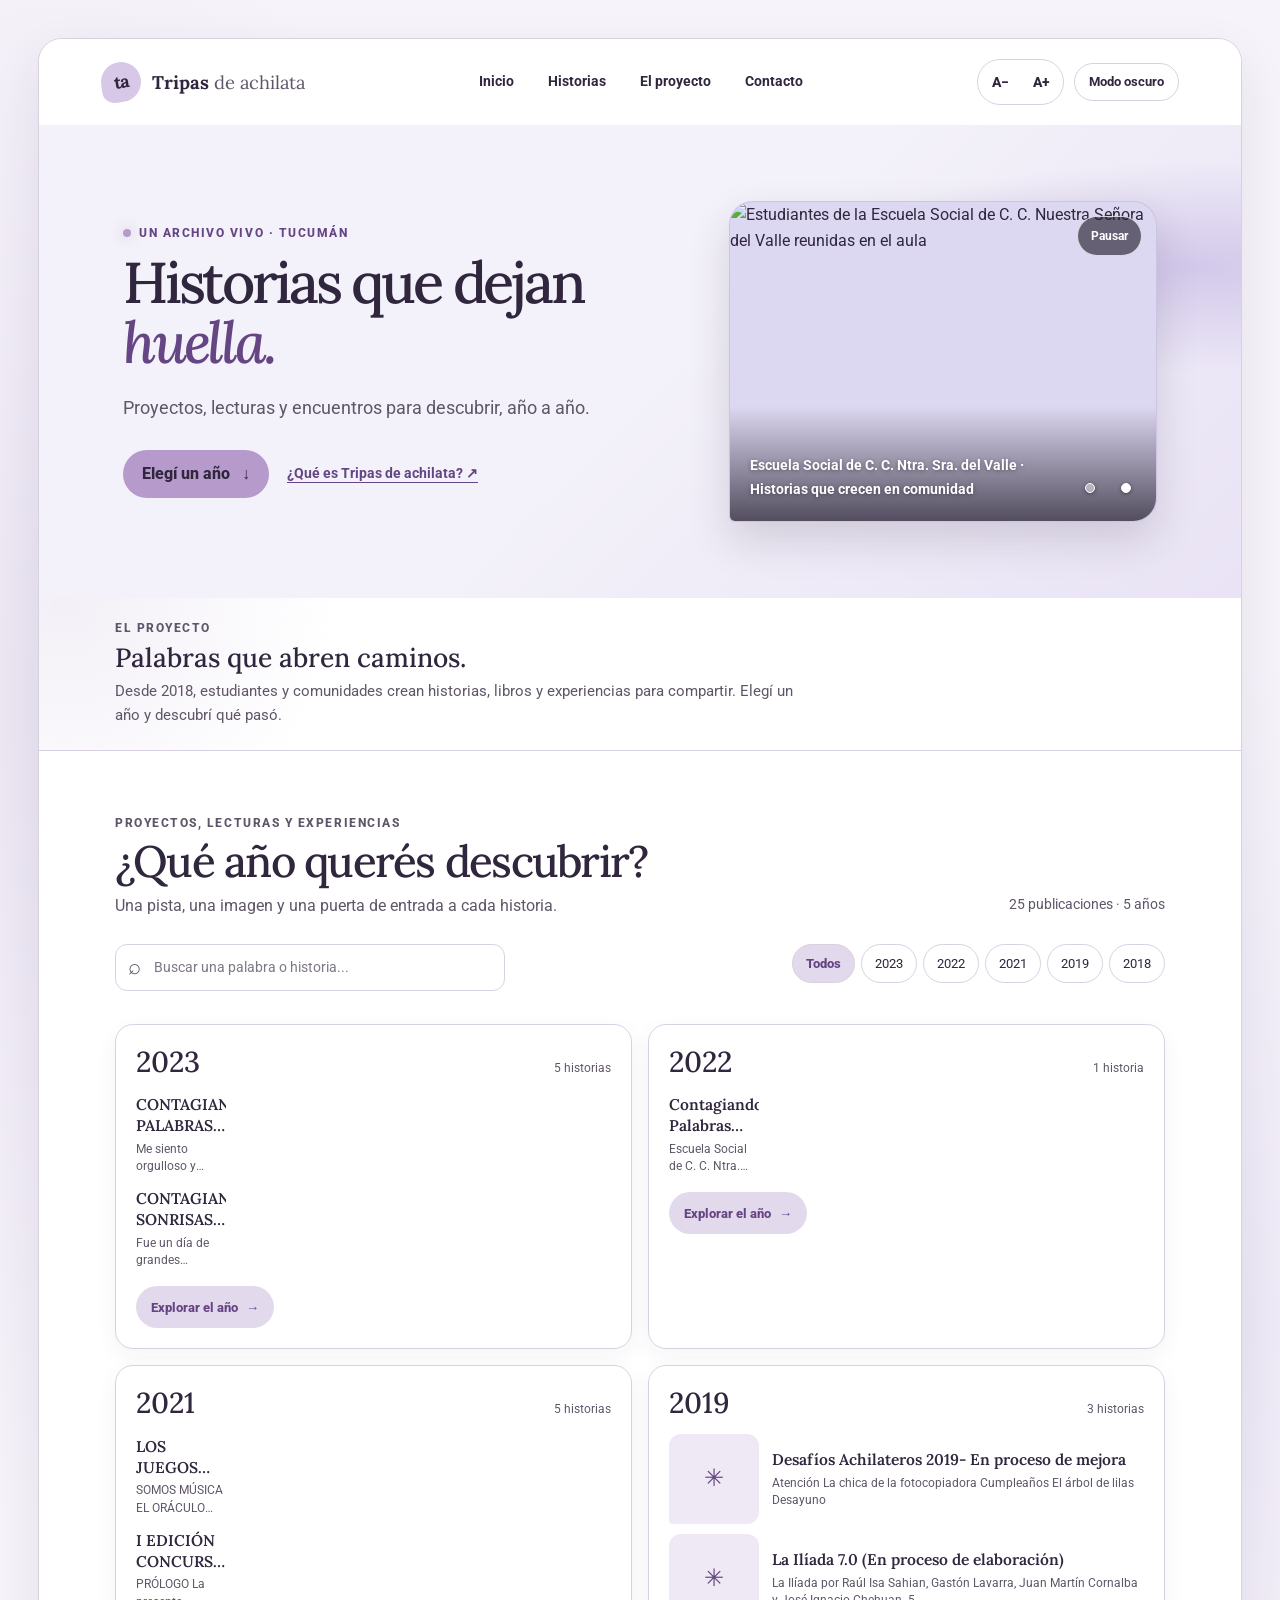
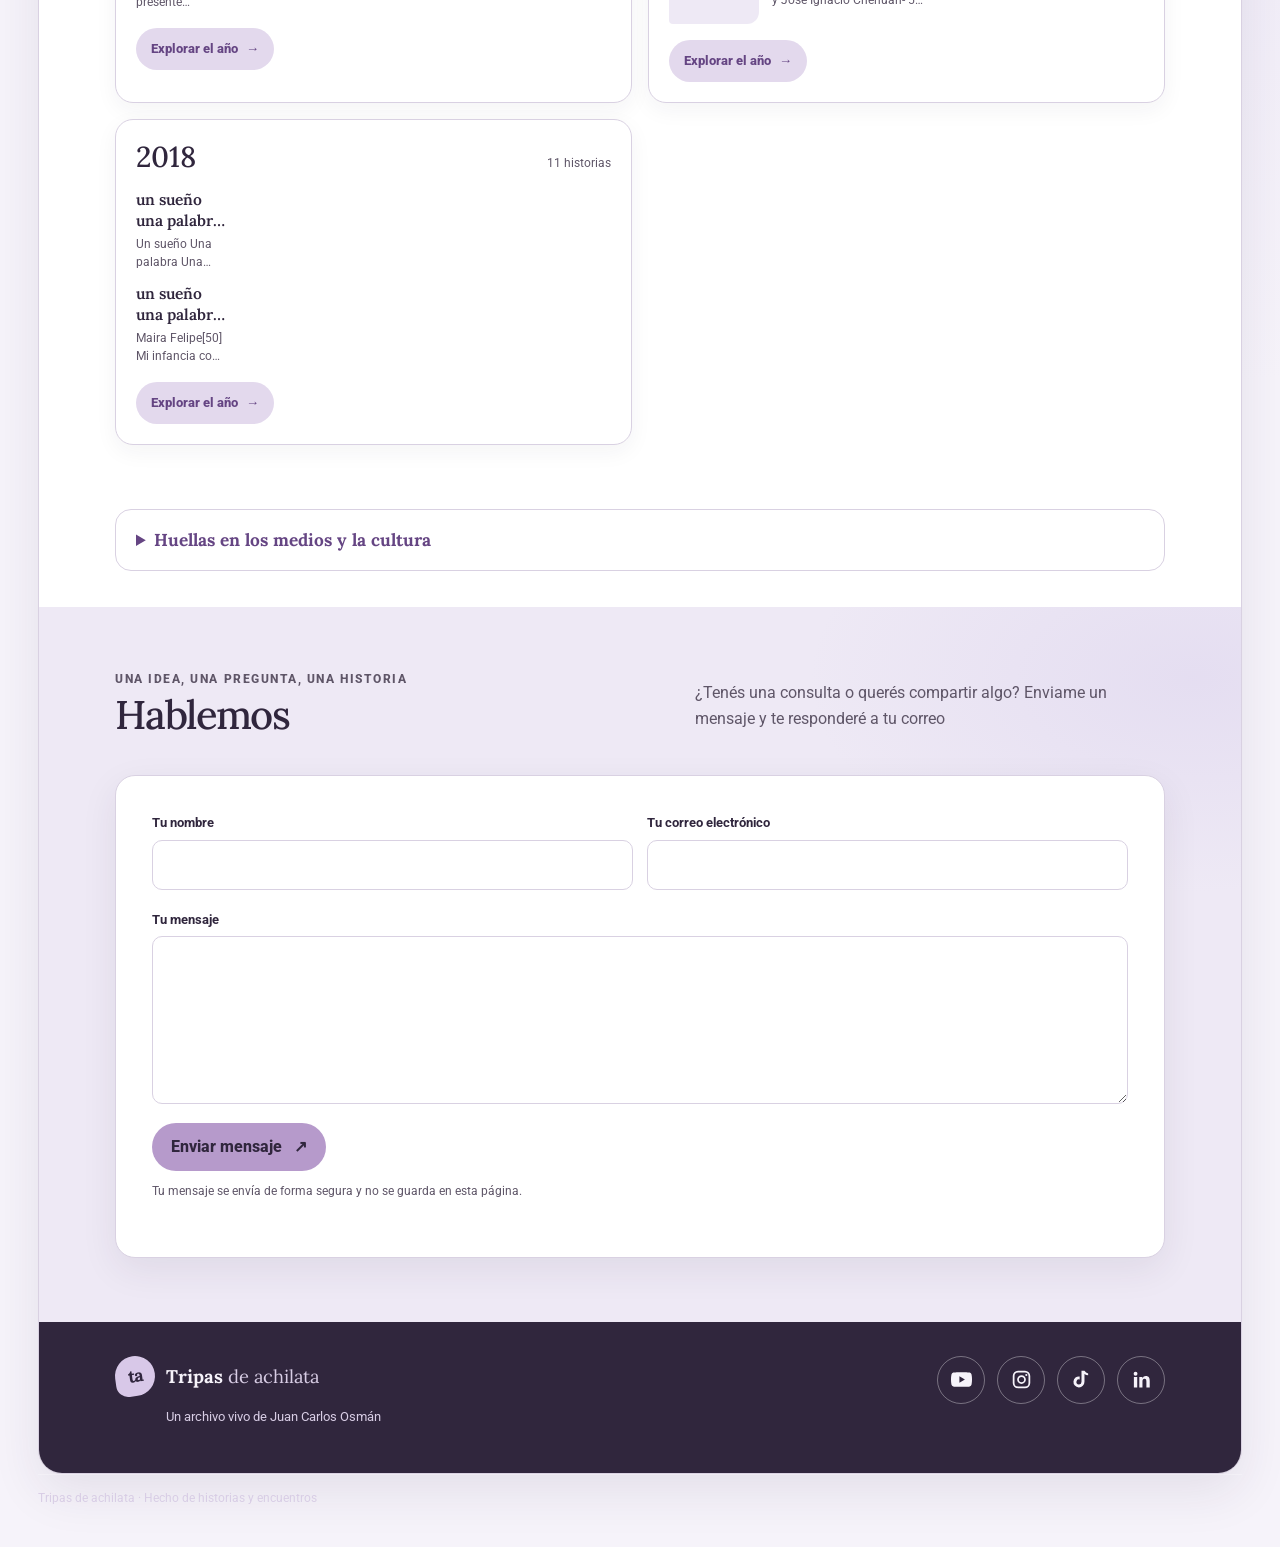
==== commit edd77e69: "Restore two-photo school carousel Co-authored-by: Copilot <223556219+Copilot@users.noreply.github.co" ====
--- a/index.html
+++ b/index.html
@@ -51,10 +51,30 @@
             <a class="hero-secondary-link" href="#sobre-el-proyecto">¿Qué es Tripas de achilata? <span aria-hidden="true">↗</span></a>
           </div>
         </div>
-        <figure class="hero-visual">
-          <img src="assets/images/hero-encuentro-escolar.jpg" alt="Jóvenes compartiendo un encuentro en la escuela" fetchpriority="high" decoding="async">
-          <figcaption>Las historias empiezan cuando nos encontramos.</figcaption>
-        </figure>
+        <div class="hero-carousel" data-hero-carousel role="region" aria-roledescription="carrusel" aria-label="Actividades de la Escuela Social de C. C. Nuestra Señora del Valle">
+          <figure class="hero-slide is-active" data-hero-slide aria-roledescription="diapositiva" aria-label="1 de 2" aria-hidden="false">
+            <img
+              src="https://blogger.googleusercontent.com/img/b/R29vZ2xl/AVvXsEhGZ0Osppr3cu9QI4pgrtOySTxPw7QrpHhmG78plcCUvJG6n_IbWlKk3J4MXbZXoSa8GbQeiQw7sbf5tqrEOWsMsMEv-GX7xmoGo7VDCepkOXy7PyS6DliIwN5bXgXEy5xxzTpXUBjezalMSde2zAgUCcaVb7AMiZj3GMsfoIO1O1Ds-uCwEiMM9HdkVw/s1600/IMG-20211108-WA0068%20-%20copia.jpg"
+              alt="Estudiantes de la Escuela Social de C. C. Nuestra Señora del Valle bailando sobre un escenario"
+              fetchpriority="high"
+              decoding="async">
+            <figcaption class="hero-caption">Escuela Social del Valle · Una escena que todavía invita a bailar</figcaption>
+          </figure>
+          <figure class="hero-slide" data-hero-slide aria-roledescription="diapositiva" aria-label="2 de 2" aria-hidden="true">
+            <img
+              src="https://blogger.googleusercontent.com/img/b/R29vZ2xl/AVvXsEilAQsbE1J8GjUlpg8FCTOlOrlSrq96lLQyiMp2iExcF2t3cS4s4IK_R3rdEJsOLiEl52pB4A-J5sx1qXhm-gD9MT55x23SPbbqgHxqR9QKnnWZvjnP6hgQnhFbO6GtHCrb103mn2wqmf3t/s1600/IMG_20190329_155120.jpg"
+              alt="Estudiantes de la Escuela Social de C. C. Nuestra Señora del Valle reunidas en el aula"
+              loading="lazy"
+              fetchpriority="low"
+              decoding="async">
+            <figcaption class="hero-caption">Escuela Social de C. C. Ntra. Sra. del Valle · Historias que crecen en comunidad</figcaption>
+          </figure>
+          <div class="hero-indicators" role="group" aria-label="Elegir foto">
+            <button class="hero-indicator is-active" type="button" data-hero-slide-button="0" aria-label="Mostrar a estudiantes bailando en el escenario" aria-pressed="true"></button>
+            <button class="hero-indicator" type="button" data-hero-slide-button="1" aria-label="Mostrar al grupo de la Escuela Social del Valle" aria-pressed="false"></button>
+          </div>
+          <button class="hero-rotation-toggle" type="button" data-carousel-toggle aria-pressed="false">Pausar</button>
+        </div>
       </section>
 
       <section id="sobre-el-proyecto" class="intro-strip" aria-labelledby="origin-title">
--- a/assets/css/styles.css
+++ b/assets/css/styles.css
@@ -1865,38 +1865,6 @@
   max-width: 650px;
 }
 
-.hero-visual {
-  position: relative;
-  min-width: 0;
-  aspect-ratio: 4 / 3;
-  margin: 0;
-  overflow: hidden;
-  border: 1px solid var(--border);
-  border-radius: 24px 24px 24px 6px;
-  background: var(--surface-soft);
-  box-shadow: 0 18px 42px rgb(48 38 61 / 12%);
-}
-
-.hero-visual img {
-  display: block;
-  width: 100%;
-  height: 100%;
-  object-fit: cover;
-}
-
-.hero-visual figcaption {
-  position: absolute;
-  right: 0;
-  bottom: 0;
-  left: 0;
-  padding: 46px 20px 16px;
-  background: linear-gradient(transparent, rgb(30 23 39 / 72%));
-  color: #fff;
-  font-family: "Lora", Georgia, "Times New Roman", serif;
-  font-size: 0.9rem;
-  font-style: italic;
-}
-
 .intro-strip {
   display: block;
   padding-block: 22px;
@@ -2247,7 +2215,7 @@
     grid-template-columns: minmax(0, 1fr);
   }
 
-  .hero-visual {
+  .hero-carousel {
     width: min(100%, 560px);
     aspect-ratio: 16 / 10;
   }
@@ -2289,7 +2257,7 @@
     padding: 38px 23px;
   }
 
-  .hero-visual {
+  .hero-carousel {
     border-radius: 16px 16px 16px 5px;
   }
 
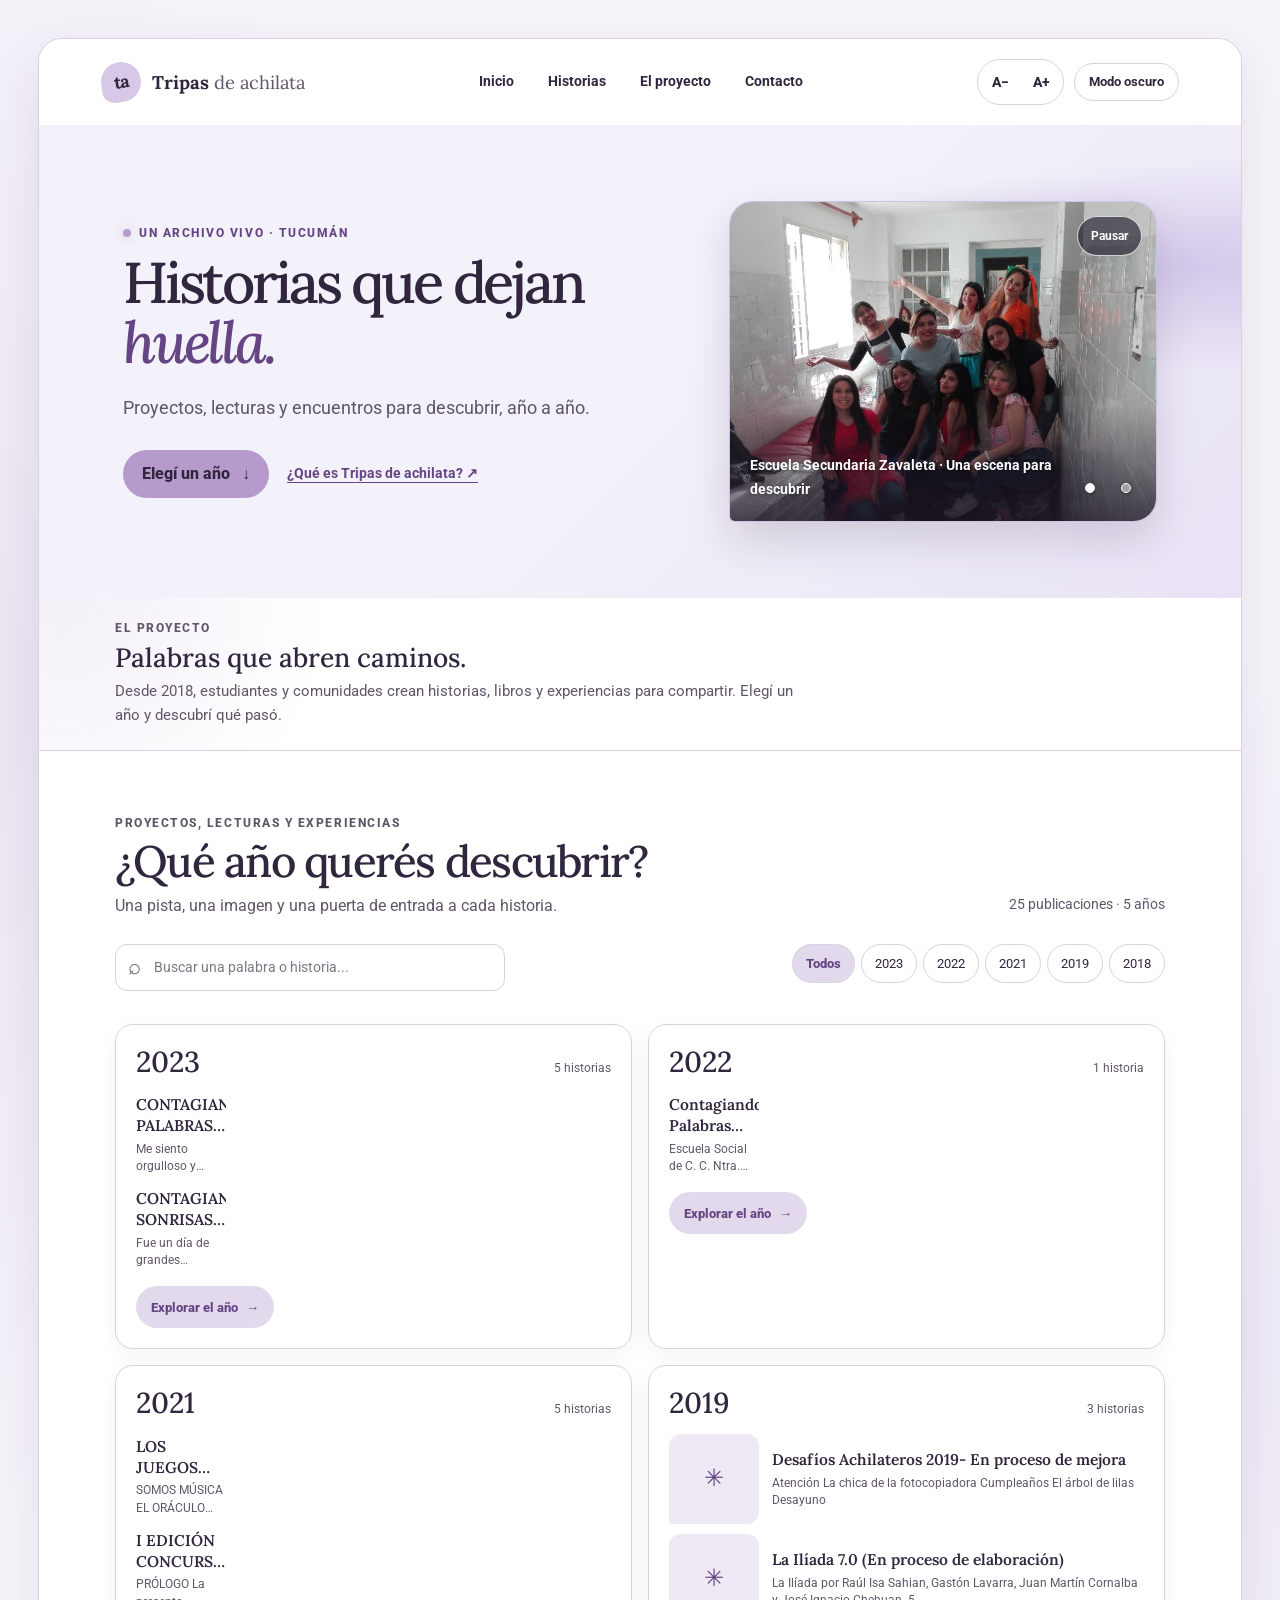
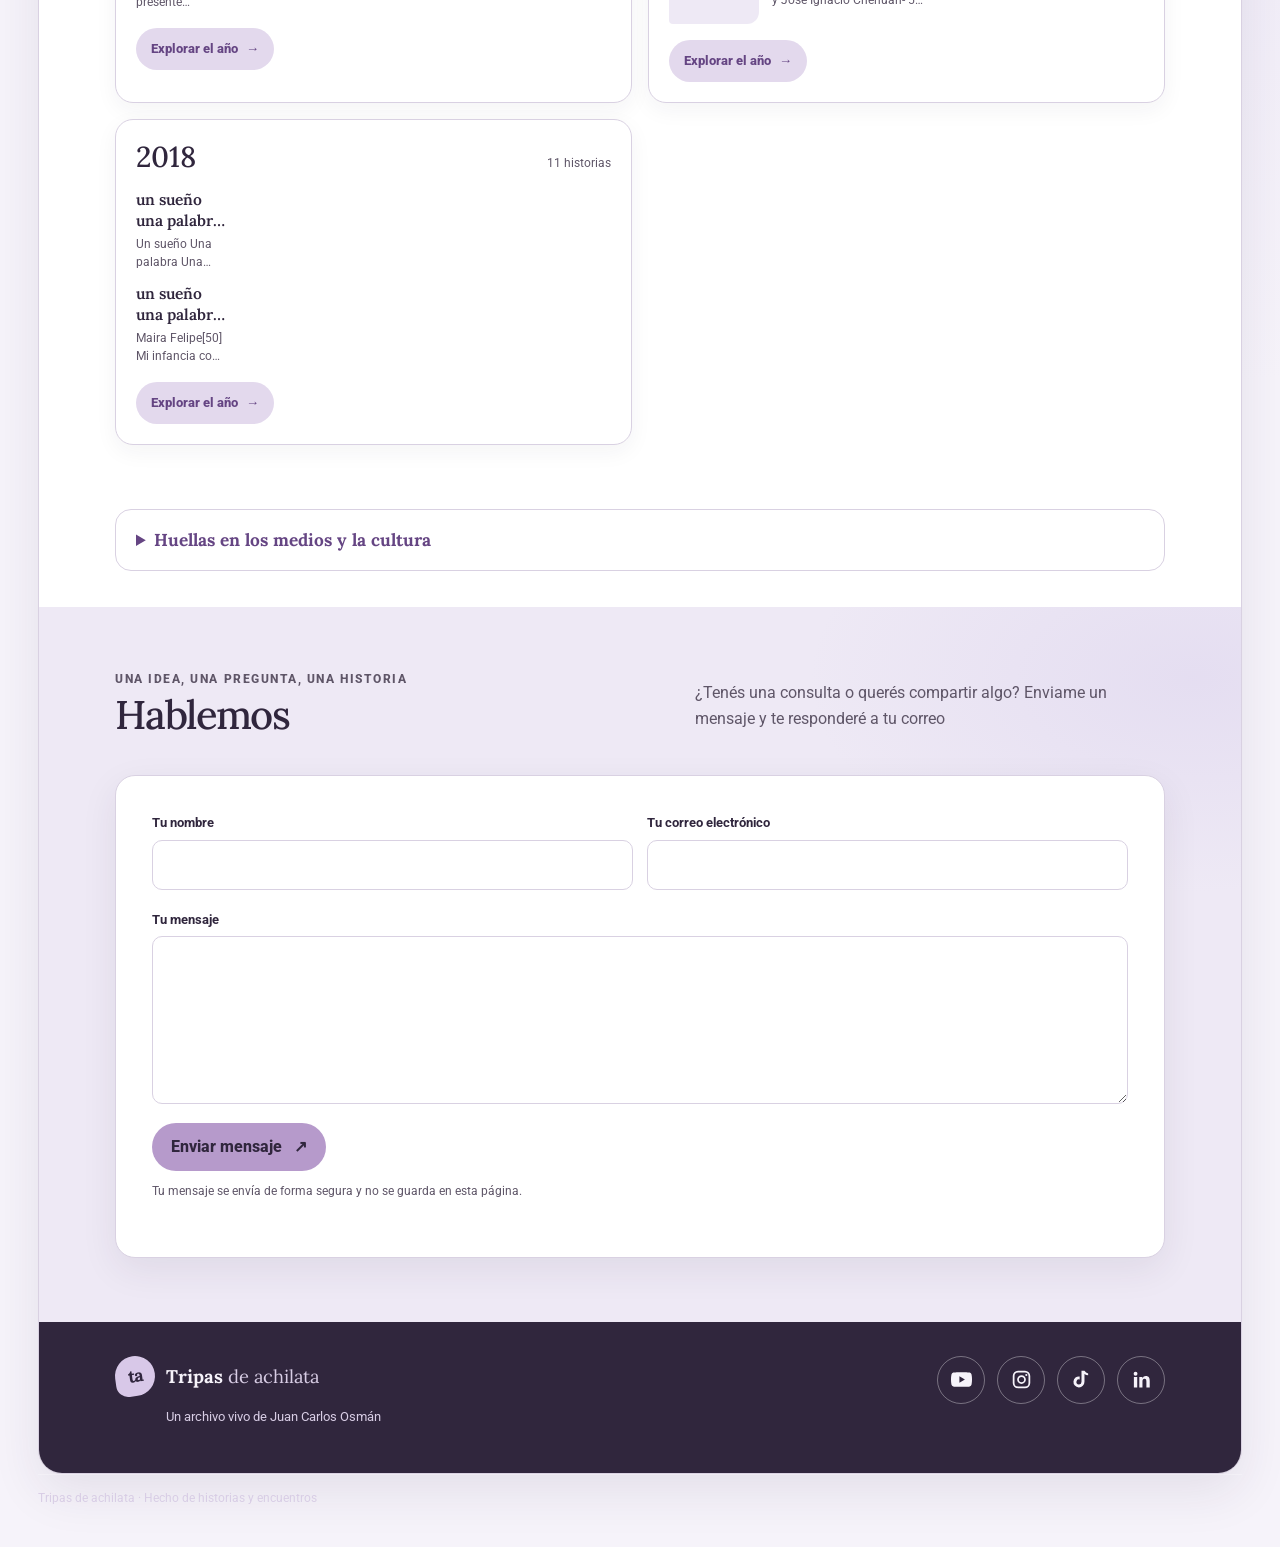
==== commit bb4a35ca: "Use one homepage photo per school Co-authored-by: Copilot <223556219+Copilot@users.noreply.github.co" ====
--- a/index.html
+++ b/index.html
@@ -51,27 +51,27 @@
             <a class="hero-secondary-link" href="#sobre-el-proyecto">¿Qué es Tripas de achilata? <span aria-hidden="true">↗</span></a>
           </div>
         </div>
-        <div class="hero-carousel" data-hero-carousel role="region" aria-roledescription="carrusel" aria-label="Actividades de la Escuela Social de C. C. Nuestra Señora del Valle">
+        <div class="hero-carousel" data-hero-carousel role="region" aria-roledescription="carrusel" aria-label="Actividades de la Escuela Secundaria Zavaleta y la Escuela Social de C. C. Nuestra Señora del Valle">
           <figure class="hero-slide is-active" data-hero-slide aria-roledescription="diapositiva" aria-label="1 de 2" aria-hidden="false">
+            <img
+              src="assets/images/hero-encuentro-escolar.jpg"
+              alt="Estudiantes de la Escuela Secundaria Zavaleta disfrazadas para una presentación"
+              fetchpriority="high"
+              decoding="async">
+            <figcaption class="hero-caption">Escuela Secundaria Zavaleta · Una escena para descubrir</figcaption>
+          </figure>
+          <figure class="hero-slide" data-hero-slide aria-roledescription="diapositiva" aria-label="2 de 2" aria-hidden="true">
             <img
               src="https://blogger.googleusercontent.com/img/b/R29vZ2xl/AVvXsEhGZ0Osppr3cu9QI4pgrtOySTxPw7QrpHhmG78plcCUvJG6n_IbWlKk3J4MXbZXoSa8GbQeiQw7sbf5tqrEOWsMsMEv-GX7xmoGo7VDCepkOXy7PyS6DliIwN5bXgXEy5xxzTpXUBjezalMSde2zAgUCcaVb7AMiZj3GMsfoIO1O1Ds-uCwEiMM9HdkVw/s1600/IMG-20211108-WA0068%20-%20copia.jpg"
               alt="Estudiantes de la Escuela Social de C. C. Nuestra Señora del Valle bailando sobre un escenario"
-              fetchpriority="high"
-              decoding="async">
-            <figcaption class="hero-caption">Escuela Social del Valle · Una escena que todavía invita a bailar</figcaption>
-          </figure>
-          <figure class="hero-slide" data-hero-slide aria-roledescription="diapositiva" aria-label="2 de 2" aria-hidden="true">
-            <img
-              src="https://blogger.googleusercontent.com/img/b/R29vZ2xl/AVvXsEilAQsbE1J8GjUlpg8FCTOlOrlSrq96lLQyiMp2iExcF2t3cS4s4IK_R3rdEJsOLiEl52pB4A-J5sx1qXhm-gD9MT55x23SPbbqgHxqR9QKnnWZvjnP6hgQnhFbO6GtHCrb103mn2wqmf3t/s1600/IMG_20190329_155120.jpg"
-              alt="Estudiantes de la Escuela Social de C. C. Nuestra Señora del Valle reunidas en el aula"
               loading="lazy"
               fetchpriority="low"
               decoding="async">
-            <figcaption class="hero-caption">Escuela Social de C. C. Ntra. Sra. del Valle · Historias que crecen en comunidad</figcaption>
+            <figcaption class="hero-caption">Escuela Social de C. C. Ntra. Sra. del Valle · Una escena que todavía invita a bailar</figcaption>
           </figure>
           <div class="hero-indicators" role="group" aria-label="Elegir foto">
-            <button class="hero-indicator is-active" type="button" data-hero-slide-button="0" aria-label="Mostrar a estudiantes bailando en el escenario" aria-pressed="true"></button>
-            <button class="hero-indicator" type="button" data-hero-slide-button="1" aria-label="Mostrar al grupo de la Escuela Social del Valle" aria-pressed="false"></button>
+            <button class="hero-indicator is-active" type="button" data-hero-slide-button="0" aria-label="Mostrar a estudiantes de la Escuela Secundaria Zavaleta" aria-pressed="true"></button>
+            <button class="hero-indicator" type="button" data-hero-slide-button="1" aria-label="Mostrar a estudiantes de la Escuela Social del Valle bailando" aria-pressed="false"></button>
           </div>
           <button class="hero-rotation-toggle" type="button" data-carousel-toggle aria-pressed="false">Pausar</button>
         </div>
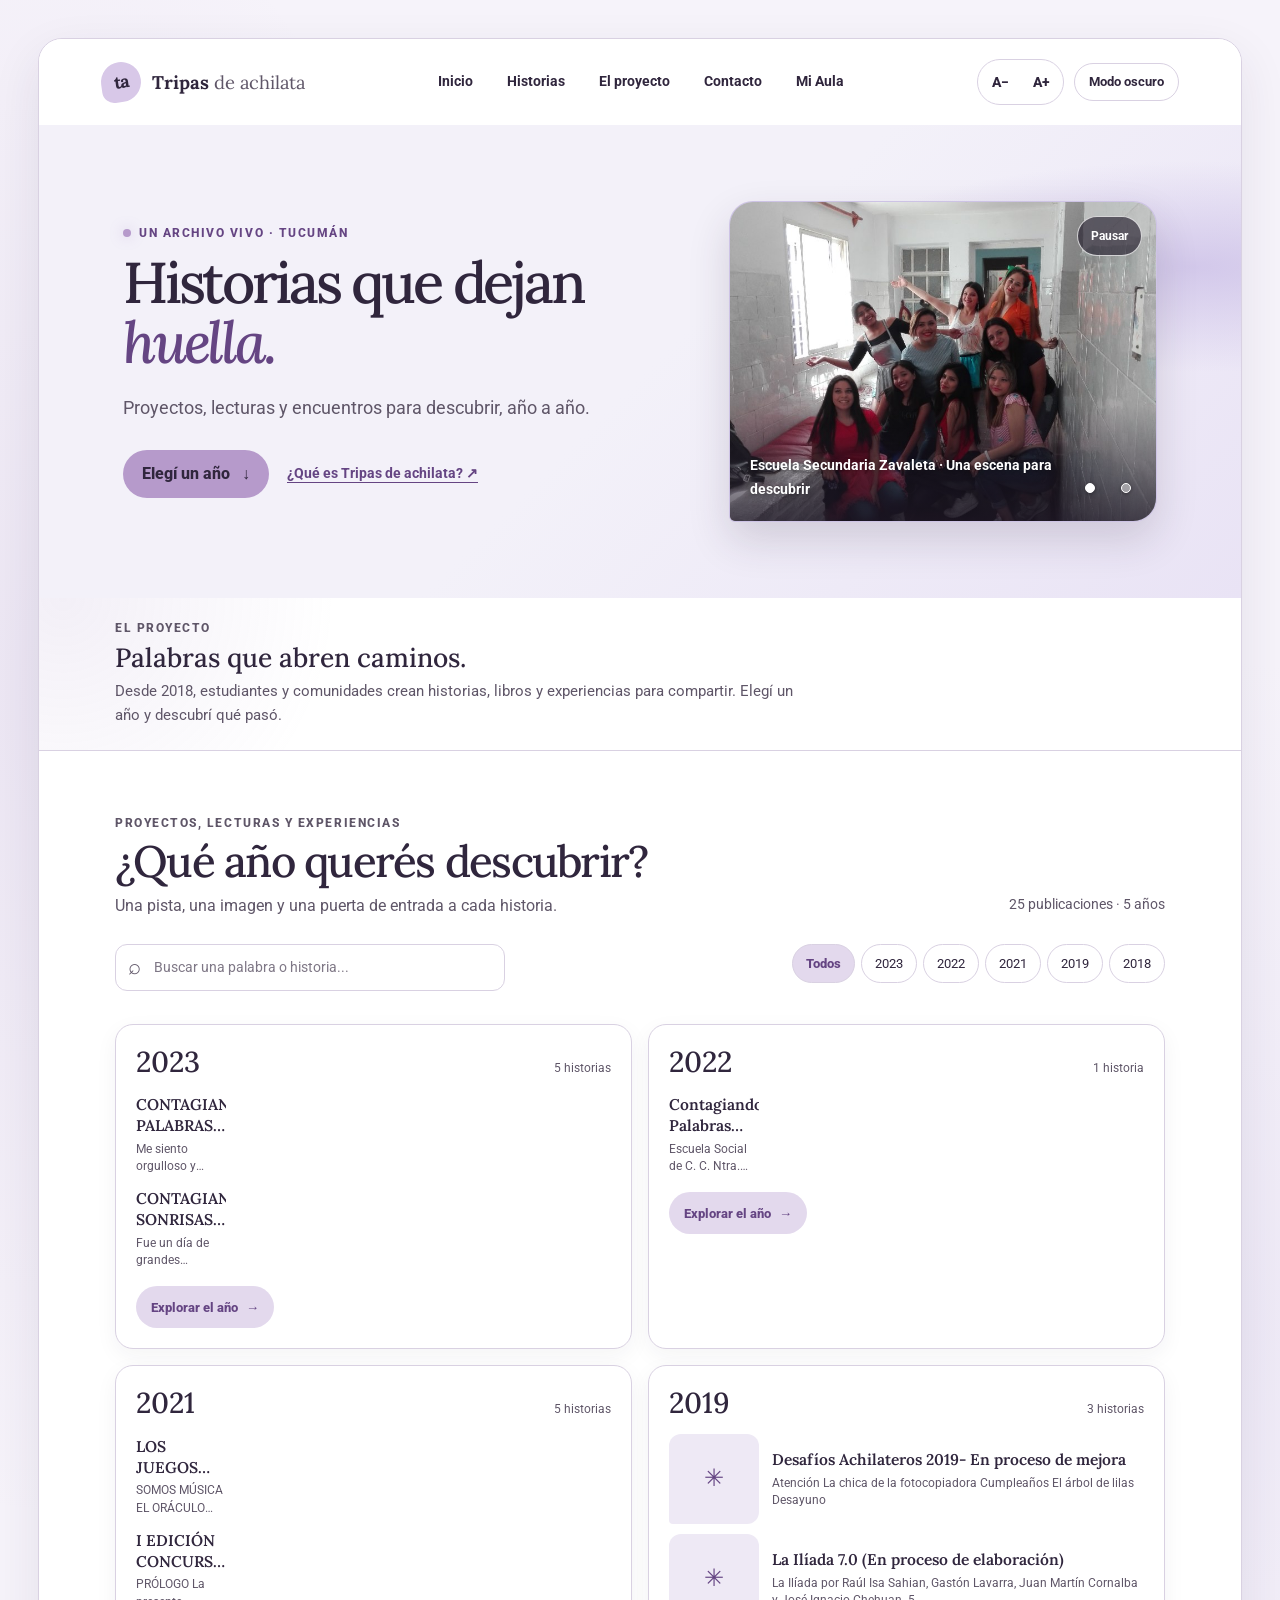
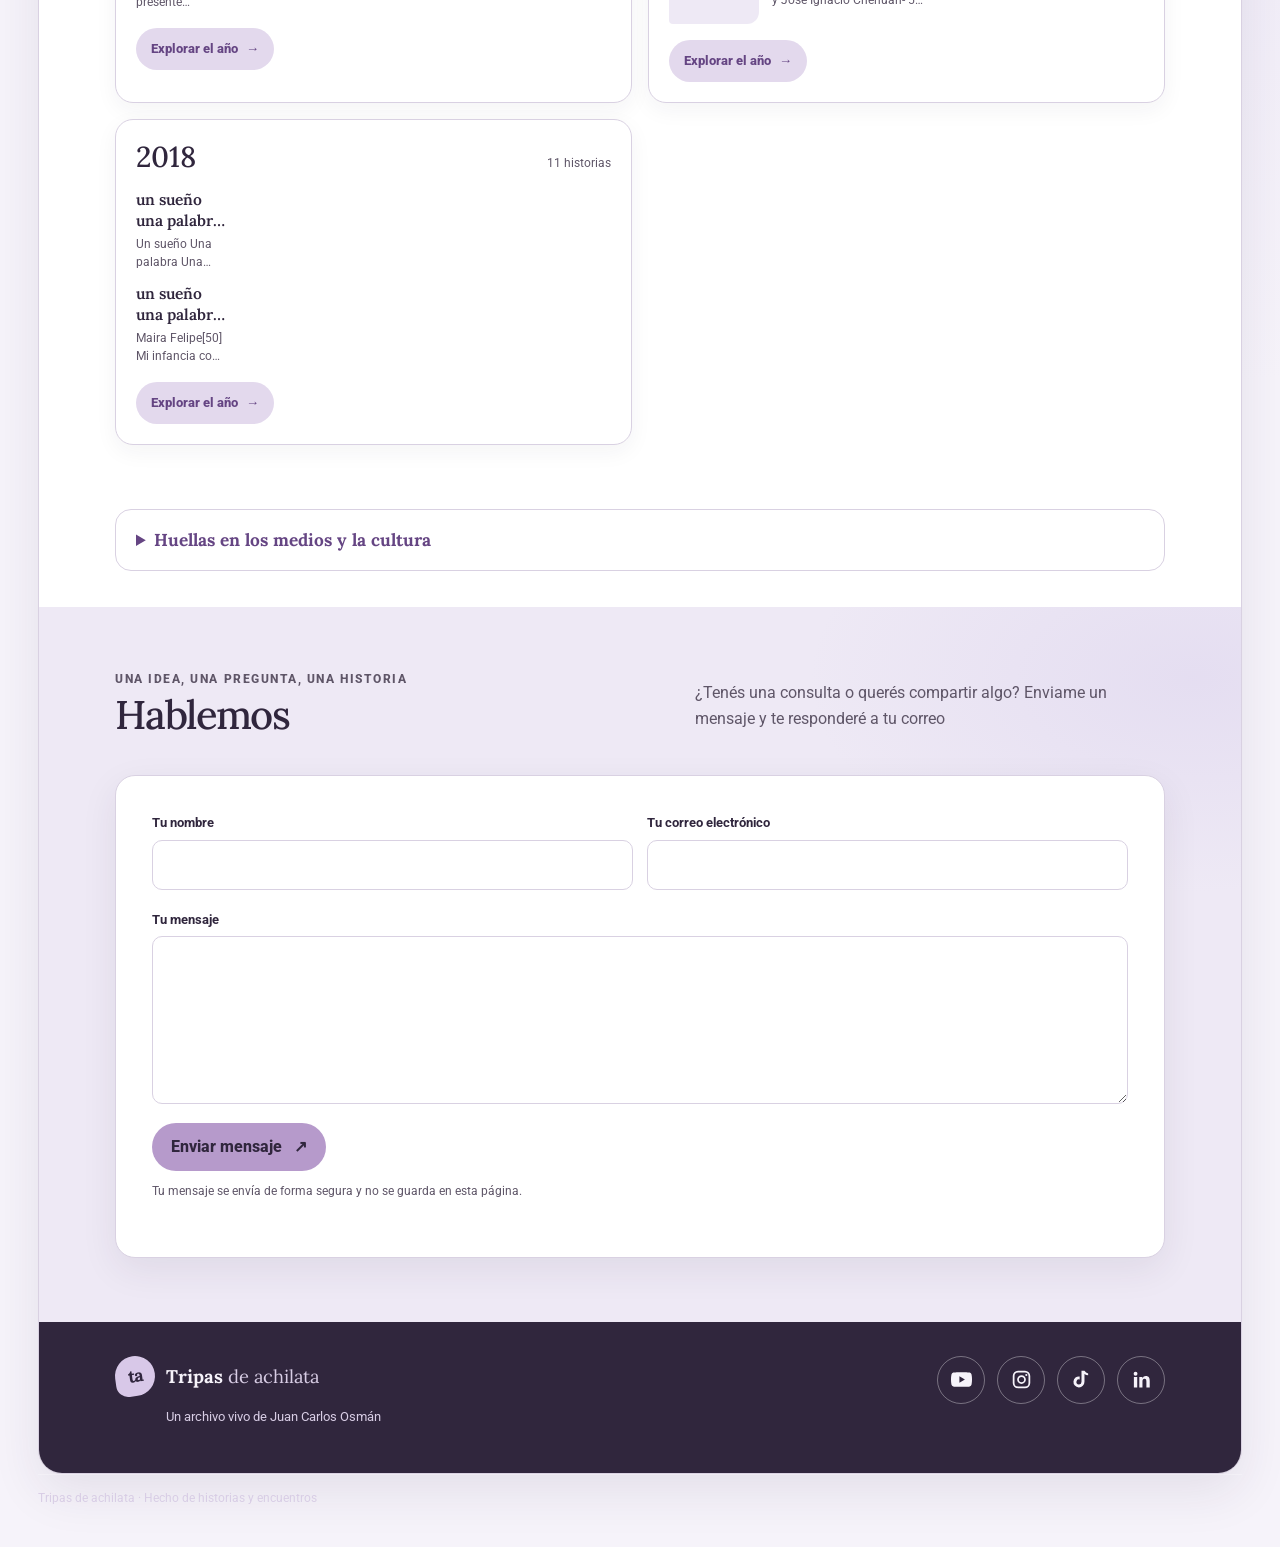
==== commit 2815e6f1: "Add secure teacher classroom app Co-authored-by: Copilot <223556219+Copilot@users.noreply.github.com" ====
--- a/index.html
+++ b/index.html
@@ -29,6 +29,7 @@
         <a href="#archivo">Historias</a>
         <a href="#sobre-el-proyecto">El proyecto</a>
         <a href="#contacto">Contacto</a>
+        <a href="aula.html">Mi Aula</a>
       </nav>
       <div class="header-tools">
         <div class="text-size-controls" role="group" aria-label="Tamaño del texto">
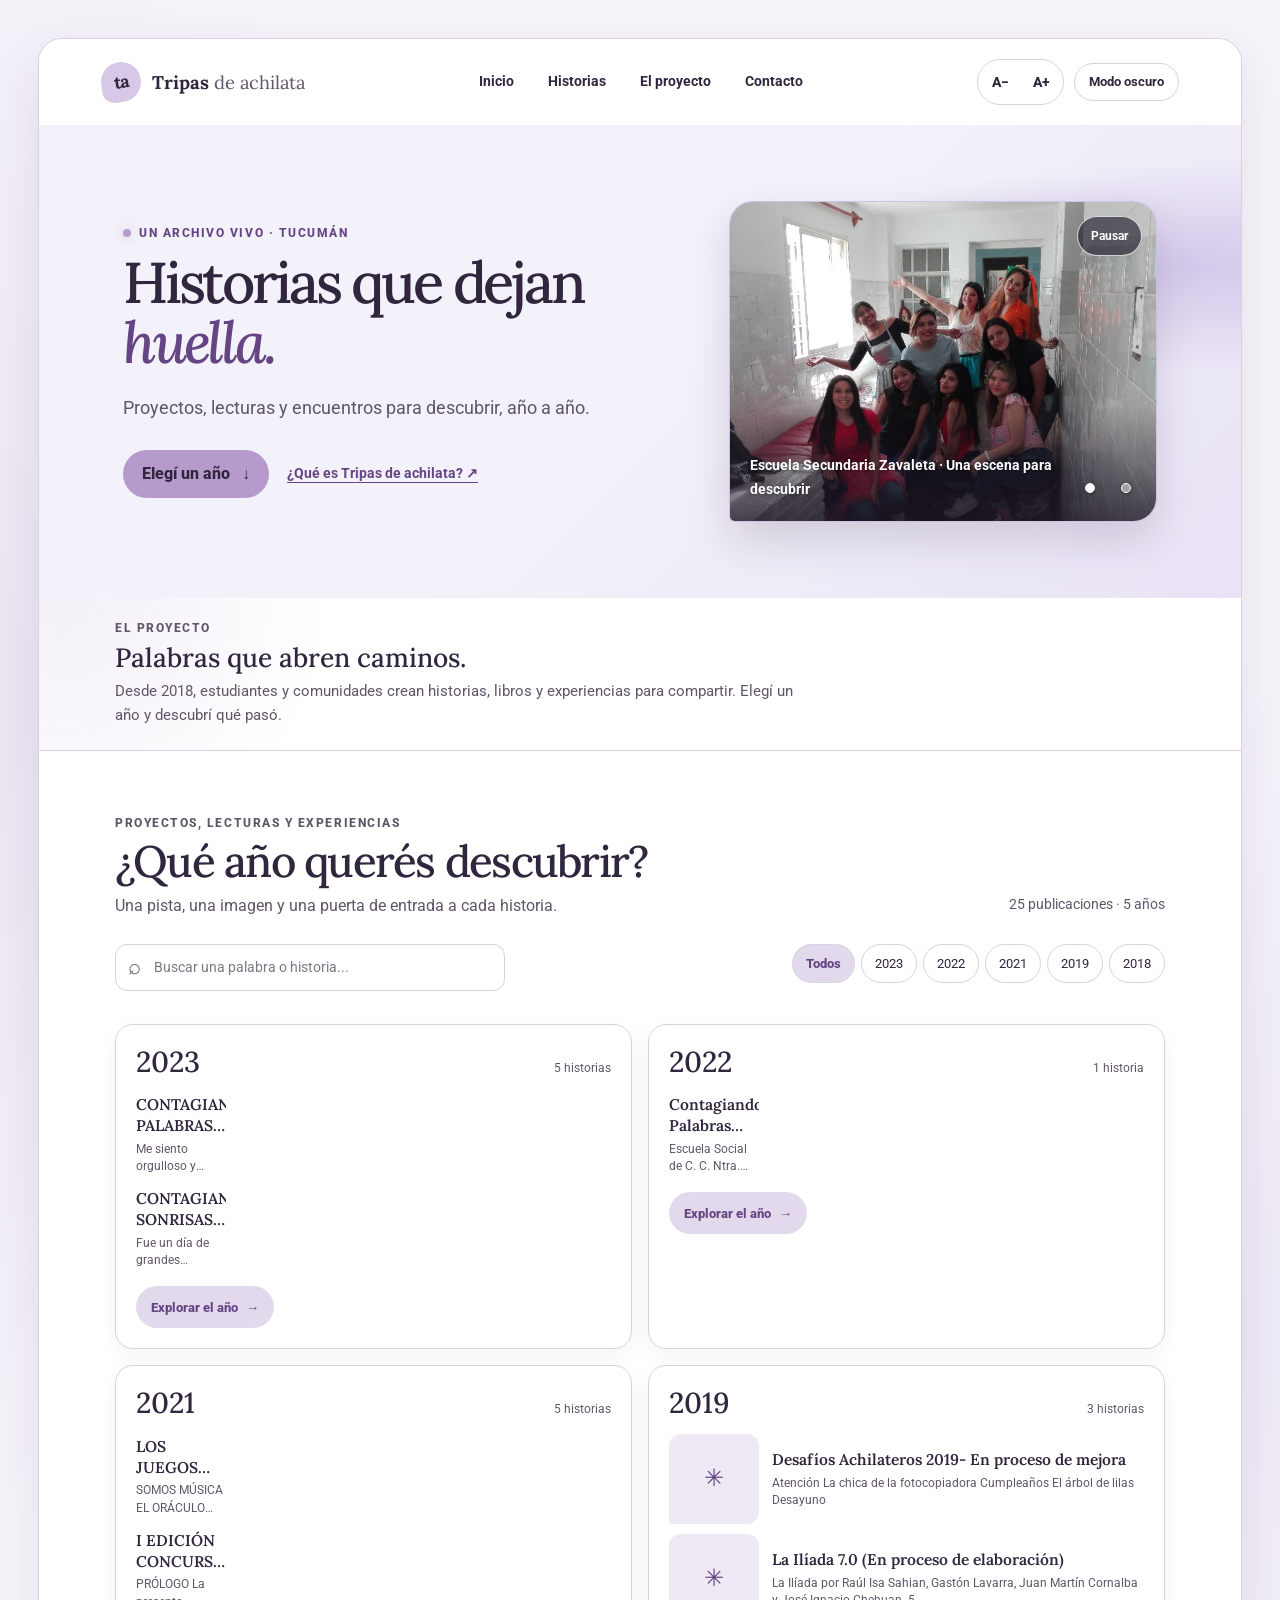
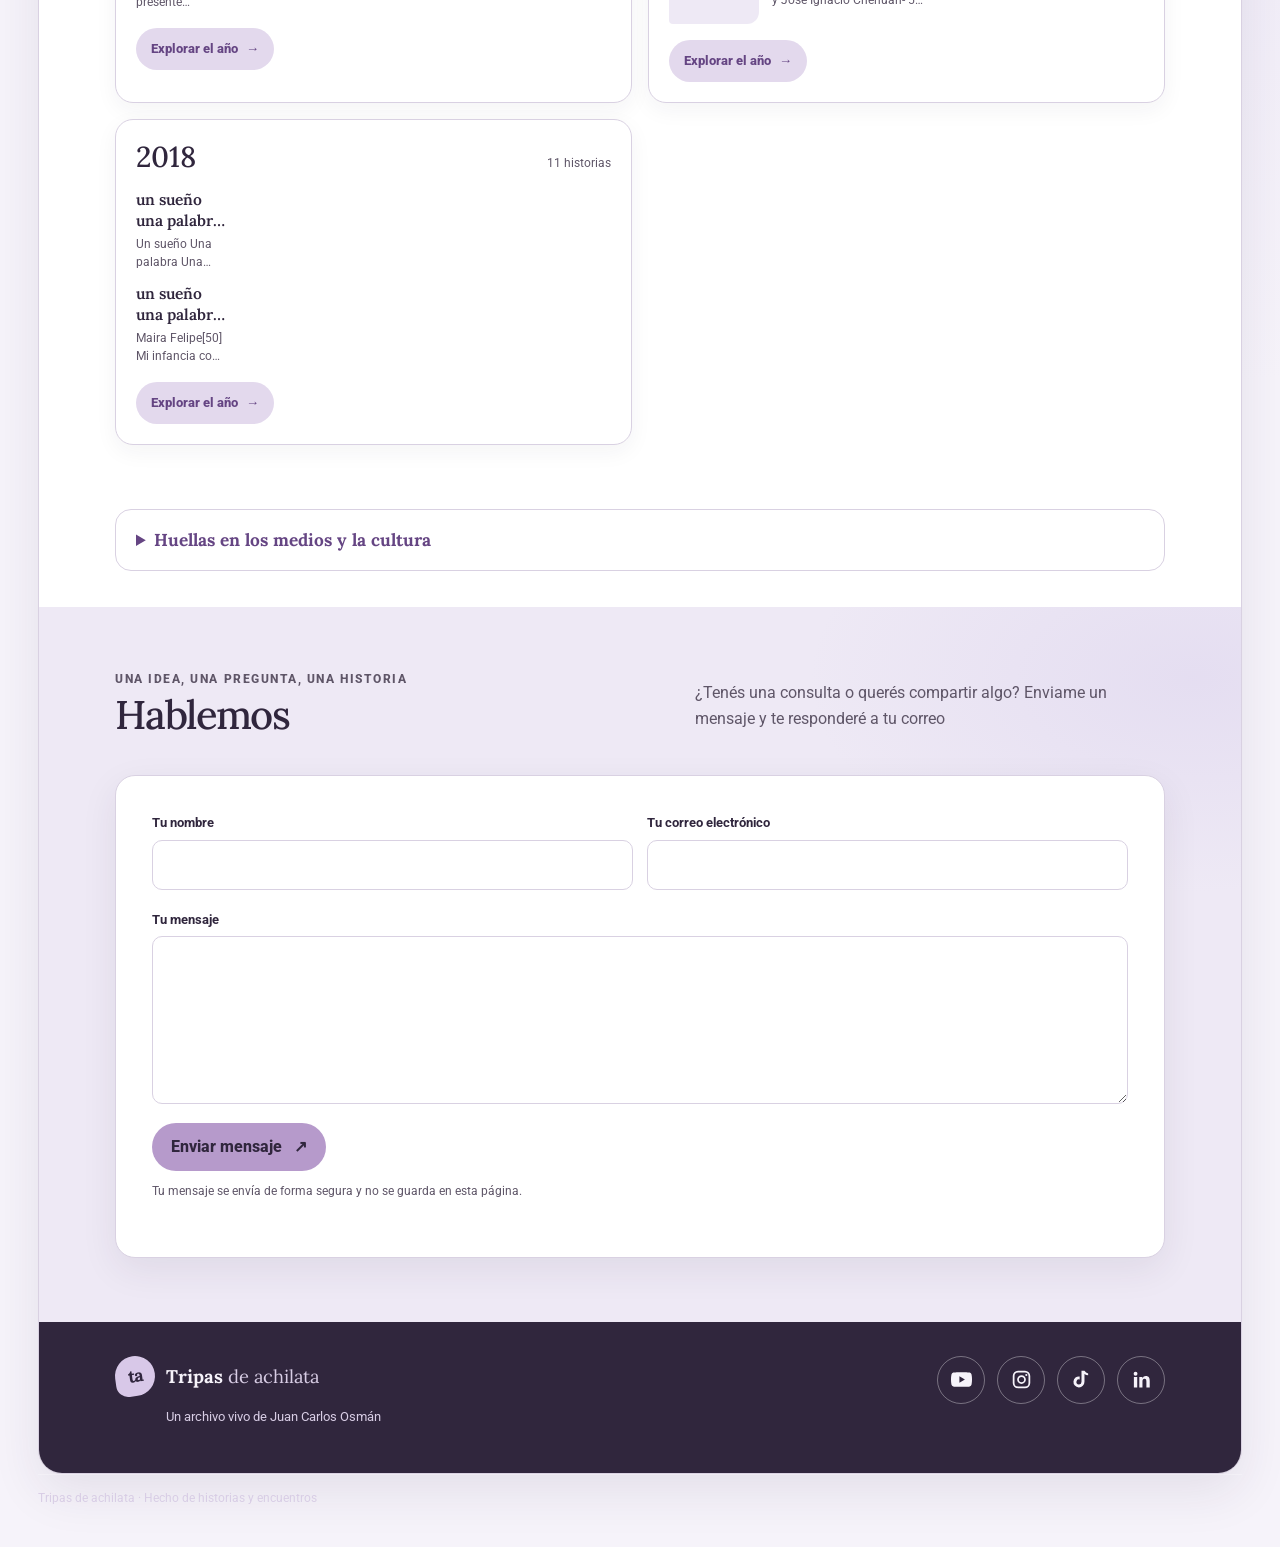
==== commit 706a5d08: "Revert "Add secure teacher classroom app" This reverts commit 2815e6f1001650d9171578e12a86e01aa77908" ====
--- a/index.html
+++ b/index.html
@@ -29,7 +29,6 @@
         <a href="#archivo">Historias</a>
         <a href="#sobre-el-proyecto">El proyecto</a>
         <a href="#contacto">Contacto</a>
-        <a href="aula.html">Mi Aula</a>
       </nav>
       <div class="header-tools">
         <div class="text-size-controls" role="group" aria-label="Tamaño del texto">
